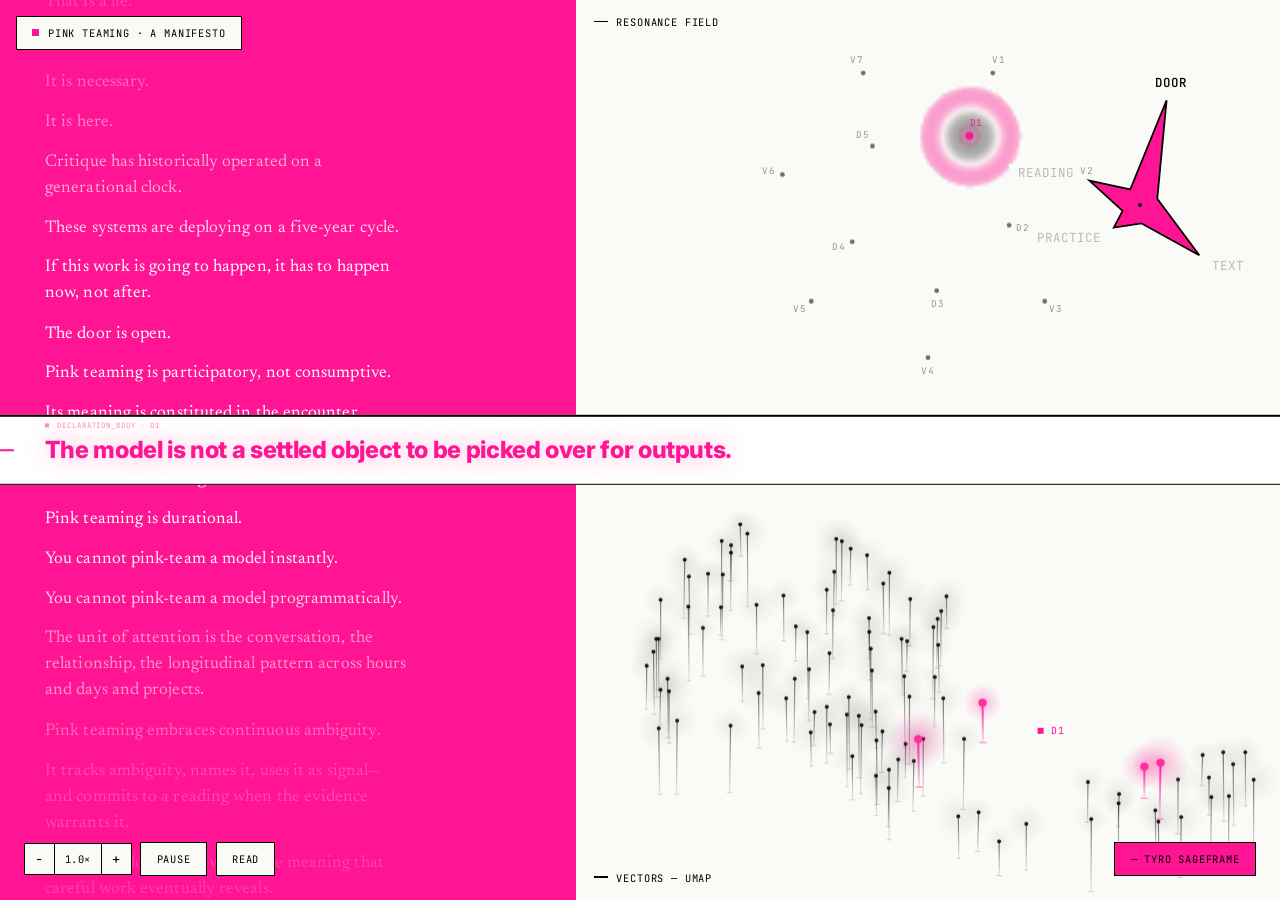
==== site/index.html @ 4118a42d "Restructure for Cloudflare Pages deploy: site/ + code/, gitignore design/ Three-role layout matches " ====
<!doctype html>
<html lang="en" data-page="door">
  <head>
    <meta charset="UTF-8" />
    <meta name="viewport" content="width=device-width, initial-scale=1.0" />
    <title>Pink Reader — A Manifesto</title>
    <link rel="preconnect" href="https://fonts.googleapis.com" />
    <link rel="preconnect" href="https://fonts.gstatic.com" crossorigin />
    <link
      href="https://fonts.googleapis.com/css2?family=Newsreader:ital,wght@0,400;0,500;1,400&family=Inter:wght@400;700;800;900&family=JetBrains+Mono:wght@400;500&display=swap"
      rel="stylesheet"
    />
    <link rel="stylesheet" href="nav.css" />
    <script src="nav.js" defer></script>
    <style>
      :root {
        --paper: #fafaf7;
        --ink: #000000;
        --pink: #ff1493;
        --font-serif: 'Newsreader', Georgia, 'Times New Roman', serif;
        --font-sans: 'Inter', -apple-system, BlinkMacSystemFont, sans-serif;
        --font-mono: 'JetBrains Mono', 'Menlo', monospace;
      }
      * {
        margin: 0;
        padding: 0;
        box-sizing: border-box;
      }
      html,
      body {
        width: 100%;
        height: 100%;
        overflow: hidden;
        background: var(--paper);
        color: var(--ink);
        font-family: var(--font-serif);
        -webkit-font-smoothing: antialiased;
      }

      /* ── Layout shell ─────────────────────────────────────────── */
      .shell {
        position: fixed;
        inset: 0;
        display: grid;
        grid-template-columns: 45% 55%;
        background: var(--paper);
      }

      .col-text {
        position: relative;
        overflow: hidden;
        background: var(--pink);
      }
      .col-viz {
        position: relative;
        overflow: hidden;
      }

      /* The text column scrolls via transform on an inner stack */
      .scroll-stack {
        position: absolute;
        left: 0;
        right: 0;
        top: 50%;
        padding-left: clamp(1.6rem, 3.5vw, 3rem);
        padding-right: clamp(1.6rem, 3.5vw, 3rem);
        will-change: transform;
      }
      /* The active line collapses to zero height as it crosses into the surface band,
   pulling the previous line up to the band's top edge and the next line down to
   the band's bottom edge — so the white reading zone has nothing behind it. */
      .line {
        font-family: var(--font-serif);
        font-size: 1.0625rem;
        line-height: 1.55;
        letter-spacing: 0.005em;
        color: #ffffff;
        padding: 0.42rem 0;
        text-wrap: pretty;
        max-width: 38ch;
        transform-origin: left center;
        will-change: transform, opacity, max-height, padding, opacity;
        max-height: 6rem; /* generous — actual rendered height controls layout */
        overflow: hidden;
        transition:
          max-height 0.55s cubic-bezier(0.2, 0.7, 0.2, 1),
          padding 0.55s cubic-bezier(0.2, 0.7, 0.2, 1),
          opacity 0.35s ease;
      }
      .line.active {
        max-height: 0;
        padding-top: 0;
        padding-bottom: 0;
        opacity: 0;
      }

      /* ── The cross-column hero line ───────────────────────────── */
      /* Sits in the surface band, spans full viewport width,
   anchored such that its left edge starts where the body
   text starts in the left column. The active body-line is
   hidden so the hero appears in its visual slot. */
      .hero-line {
        position: fixed;
        left: 0;
        right: 0;
        top: 50%;
        height: 4.4rem;
        transform: translateY(-50%);
        pointer-events: none;
        z-index: 6;
        display: flex;
        align-items: center;
        padding-left: clamp(1.6rem, 3.5vw, 3rem);
        padding-right: clamp(2rem, 4vw, 4rem);
      }
      .hero-line .text {
        font-family: var(--font-sans);
        font-weight: 800;
        font-size: clamp(1.05rem, 1.85vw, 1.85rem);
        line-height: 1.1;
        letter-spacing: -0.015em;
        color: var(--pink);
        text-shadow: 0 0 24px rgba(255, 20, 147, 0.35);
        text-wrap: balance;
        display: block;
        width: 100%;
        white-space: nowrap;
        transform-origin: left center;
        /* The hero starts as the small serif left-column line and grows/morphs across the band.
     We drive the animation from JS by toggling .in. */
        opacity: 0;
        transform: translateX(-72px) scale(0.28) rotate(-1.2deg);
        transition:
          opacity 0.95s cubic-bezier(0.2, 0.7, 0.2, 1),
          transform 0.95s cubic-bezier(0.2, 0.7, 0.2, 1);
        font-variation-settings: 'wght' 800;
      }
      .hero-line .text.in {
        opacity: 1;
        transform: translateX(0) scale(1) rotate(0deg);
      }

      /* ── Surface band (the horizon) ───────────────────────────── */
      .surface-band {
        position: fixed;
        left: 0;
        right: 0;
        top: 50%;
        height: 4.4rem;
        transform: translateY(-50%);
        pointer-events: none;
        z-index: 4;
        background: #ffffff;
      }
      .surface-band::before,
      .surface-band::after {
        content: '';
        position: absolute;
        left: 0;
        right: 0;
        height: 1.5px;
        background: var(--ink);
      }
      .surface-band::before {
        top: 0;
      }
      .surface-band::after {
        bottom: 0;
      }

      /* a thin tick on the left edge of the right column where the line crosses */
      .surface-tick {
        position: absolute;
        left: 35%;
        top: 0;
        bottom: 0;
        width: 1.5px;
        background: var(--ink);
        opacity: 0; /* hidden — we keep the column rule running through the band instead */
      }

      /* ── Right column: sky + deep ─────────────────────────────── */
      .viz-grid {
        position: absolute;
        inset: 0;
        display: grid;
        grid-template-rows: 1fr 4.4rem 1fr; /* sky / band / deep — middle row matches surface-band height */
      }
      .sky,
      .deep {
        position: relative;
        overflow: hidden;
      }
      .sky canvas,
      .deep canvas {
        position: absolute;
        inset: 0;
        width: 100%;
        height: 100%;
        display: block;
      }

      /* ── Zone labels ──────────────────────────────────────────── */
      .zone-label {
        position: absolute;
        top: 0.95rem;
        left: 1.1rem;
        font-family: var(--font-mono);
        font-size: 0.65rem;
        letter-spacing: 0.08em;
        text-transform: uppercase;
        color: var(--ink);
        z-index: 5;
      }
      .deep .zone-label {
        top: auto;
        bottom: 0.95rem;
      }
      /* Active section badge near deep cluster */
      .deep-cluster-tag {
        position: absolute;
        z-index: 5;
        font-family: var(--font-mono);
        font-size: 0.62rem;
        letter-spacing: 0.08em;
        text-transform: uppercase;
        color: var(--pink);
        transform: translate(-50%, -140%);
        white-space: nowrap;
        pointer-events: none;
        opacity: 0;
        transition: opacity 0.4s ease;
      }
      .deep-cluster-tag.show {
        opacity: 1;
      }
      .deep-cluster-tag::before {
        content: '';
        display: inline-block;
        width: 6px;
        height: 6px;
        background: var(--pink);
        margin-right: 0.45rem;
        vertical-align: middle;
        position: relative;
        top: -1px;
      }
      .zone-label .bar {
        display: inline-block;
        width: 14px;
        height: 1.5px;
        background: var(--ink);
        vertical-align: middle;
        margin-right: 0.55rem;
        position: relative;
        top: -2px;
      }

      /* ── Top-left chip ────────────────────────────────────────── */
      .chip {
        position: fixed;
        top: 1rem;
        left: 1rem;
        z-index: 10;
        display: inline-flex;
        align-items: center;
        gap: 0.55rem;
        padding: 0.55rem 0.95rem;
        background: var(--paper);
        border: 1px solid var(--ink);
        font-family: var(--font-mono);
        font-size: 0.65rem;
        letter-spacing: 0.08em;
        text-transform: uppercase;
        color: var(--ink);
        white-space: nowrap;
      }
      .chip .dot {
        width: 7px;
        height: 7px;
        background: var(--pink);
        animation: breathe 2.4s ease-in-out infinite;
      }
      @keyframes breathe {
        0%,
        100% {
          opacity: 0.45;
        }
        50% {
          opacity: 1;
        }
      }

      /* ── Bottom-left reading controls (speed + pause) ────────── */
      .foot {
        position: fixed;
        left: 1.5rem;
        bottom: 1.5rem;
        z-index: 10;
        display: flex;
        align-items: center;
        gap: 0.55rem;
        font-family: var(--font-mono);
        font-size: 0.65rem;
        letter-spacing: 0.08em;
        text-transform: uppercase;
        color: var(--ink);
      }

      /* ── Bottom-right byline (pink card, links to atmarcus.net) ─ */
      .byline-link {
        position: fixed;
        right: 1.5rem;
        bottom: 1.5rem;
        z-index: 10;
        display: inline-flex;
        align-items: center;
        padding: 0.55rem 0.95rem;
        background: var(--pink);
        border: 1.5px solid var(--ink);
        font-family: var(--font-mono);
        font-size: 0.65rem;
        letter-spacing: 0.08em;
        text-transform: uppercase;
        color: var(--ink);
        text-decoration: none;
        white-space: nowrap;
      }

      /* Speed control: ─/+ around a numeric readout */
      .speed-ctl {
        display: inline-flex;
        align-items: stretch;
        border: 1px solid var(--ink);
        background: var(--paper);
        height: 2rem;
      }
      .speed-ctl .sbtn {
        all: unset;
        cursor: pointer;
        width: 1.8rem;
        display: flex;
        align-items: center;
        justify-content: center;
        font-family: var(--font-mono);
        font-size: 0.85rem;
        color: var(--ink);
        user-select: none;
      }
      .speed-ctl .sbtn:hover {
        background: var(--ink);
        color: var(--paper);
      }
      .speed-ctl .sval {
        display: flex;
        align-items: center;
        justify-content: center;
        min-width: 3rem;
        padding: 0 0.5rem;
        border-left: 1px solid var(--ink);
        border-right: 1px solid var(--ink);
        font-family: var(--font-mono);
        font-size: 0.65rem;
        letter-spacing: 0.06em;
        color: var(--ink);
        background: var(--paper);
      }
      .btn-pause {
        all: unset;
        cursor: pointer;
        padding: 0.55rem 0.95rem;
        background: var(--paper);
        border: 1px solid var(--ink);
        font-family: var(--font-mono);
        font-size: 0.65rem;
        letter-spacing: 0.08em;
        text-transform: uppercase;
        color: var(--ink);
      }
      .btn-pause:hover {
        background: var(--ink);
        color: var(--paper);
      }
      .btn-pause.paused {
        background: var(--ink);
        color: var(--paper);
        border-color: var(--ink);
      }

      .btn-read-aloud {
        all: unset;
        cursor: pointer;
        padding: 0.55rem 0.95rem;
        background: var(--paper);
        border: 1px solid var(--ink);
        font-family: var(--font-mono);
        font-size: 0.65rem;
        letter-spacing: 0.08em;
        text-transform: uppercase;
        color: var(--ink);
      }
      .btn-read-aloud:hover {
        background: var(--ink);
        color: var(--paper);
      }
      .btn-read-aloud.active {
        background: var(--ink);
        color: var(--paper);
        border-color: var(--ink);
      }
      .btn-read-aloud[disabled] {
        cursor: not-allowed;
        opacity: 0.4;
      }
      .btn-read-aloud[disabled]:hover {
        background: var(--paper);
        color: var(--ink);
      }

      /* ── Left progress tick on text column ────────────────────── */
      .scrubber {
        position: fixed;
        left: 0;
        top: 0;
        bottom: 0;
        width: 1.5px;
        pointer-events: none;
        z-index: 8;
      }
      .scrubber .head {
        position: absolute;
        left: 0;
        top: 50%;
        width: 14px;
        height: 1.5px;
        background: var(--pink);
        transform: translateY(-50%);
      }

      /* ── Section marker (small uppercase tag inside the white surface band,
       just under its top edge, in 50% pink) */
      .section-tag {
        position: fixed;
        z-index: 7;
        top: 50%;
        left: clamp(1.6rem, 3.5vw, 3rem);
        /* band is 4.4rem tall, centered on top:50% \u2014 its top edge is at -2.2rem.
     Sit the tag just under that edge. */
        transform: translateY(calc(-2.2rem + 0.35rem));
        font-family: var(--font-mono);
        font-size: 0.465rem;
        letter-spacing: 0.12em;
        text-transform: uppercase;
        color: rgba(255, 20, 147, 0.5);
        opacity: 1;
        pointer-events: none;
      }
      .section-tag .pip {
        display: inline-block;
        width: 4.5px;
        height: 4.5px;
        background: rgba(255, 20, 147, 0.5);
        margin-right: 0.5rem;
        vertical-align: middle;
        position: relative;
        top: -1px;
      }

      /* sky-source ring labels (D1..V7) */
      .sky-labels {
        position: absolute;
        inset: 0;
        pointer-events: none;
        z-index: 4;
      }
      .sky-labels .lbl {
        position: absolute;
        font-family: var(--font-mono);
        font-size: 0.58rem;
        letter-spacing: 0.1em;
        text-transform: uppercase;
        color: var(--ink);
        opacity: 0.4;
        transform: translate(-50%, -50%);
        white-space: nowrap;
        transition:
          opacity 0.4s,
          color 0.4s;
      }
      .sky-labels .lbl.active {
        opacity: 1;
        color: var(--pink);
      }

      @media (max-width: 900px) {
        .shell {
          grid-template-columns: 50% 50%;
        }
        .line {
          font-size: 0.95rem;
          max-width: 30ch;
        }
        .hero-line .text {
          font-size: clamp(1.3rem, 4vw, 2.2rem);
        }
      }
    </style>
  </head>
  <body>
    <div class="chip"><span class="dot"></span>Pink Teaming · A Manifesto</div>

    <div class="foot">
      <div class="speed-ctl" title="Reading speed">
        <button class="sbtn" id="btn-slow" aria-label="Slower">−</button>
        <span class="sval" id="speed-val">1.0×</span>
        <button class="sbtn" id="btn-fast" aria-label="Faster">+</button>
      </div>
      <button class="btn-pause" id="btn-pause">Pause</button>
      <button class="btn-read-aloud" id="btn-read-aloud" aria-pressed="false">Read</button>
    </div>

    <a class="byline-link" href="https://atmarcus.net" target="_blank" rel="noopener"
      >— Tyro Sageframe</a
    >

    <div class="scrubber"><div class="head" id="scrub-head"></div></div>

    <div class="shell">
      <div class="col-text">
        <div class="scroll-stack" id="scroll-stack"></div>
      </div>
      <div class="col-viz">
        <div class="viz-grid">
          <div class="sky">
            <canvas id="sky-canvas"></canvas>
            <div class="sky-labels" id="sky-labels"></div>
            <div class="zone-label"><span class="bar"></span>Resonance Field</div>
          </div>
          <div></div>
          <!-- middle band (transparent; surface-band overlay paints the rules) -->
          <div class="deep">
            <canvas id="deep-canvas"></canvas>
            <div class="zone-label"><span class="bar"></span>Vectors — UMAP</div>
          </div>
        </div>
      </div>
    </div>

    <!-- Surface band overlay (full viewport width — crosses both columns) -->
    <div class="surface-band"></div>

    <!-- The hero/active line, painted on top of the surface band, full width -->
    <div class="hero-line">
      <span class="text" id="hero-text"></span>
    </div>

    <!-- Section tag floating just above the surface band, in the left column -->
    <div class="section-tag" id="section-tag">
      <span class="pip"></span><span id="section-tag-text">FRAMING · LEDE</span>
    </div>

    <script>
      /* ════════════════════════════════════════════════════════════════
   PINK READER — visual mockup
   - Loads manifesto-units.json, resonance-sources.json, embeddings.json
   - Auto-scroll text column with active-line center spotlight
   - Wave-interference SKY (ported from resonance.html, mono pink/ink)
   - UMAP point cloud DEEP zone with active-section highlight
   ════════════════════════════════════════════════════════════════ */

      const PAPER = [0xfa, 0xfa, 0xf7];
      const INK = [0x00, 0x00, 0x00];
      const PINK = [0xff, 0x14, 0x93];

      let UNITS = [];
      let SOURCES = null; // { named_sources, keyword_triggers }
      let EMBED = null; // full embeddings.json
      let UMAP = []; // chosen layout: array of [x,y] in [0,1] aligned with EMBED.unit_ids_in_order

      /* ── Inlined data ─ */
      const INLINE_UNITS = {
        units: [
          {
            id: 'u000',
            text: 'We are deploying language models into roles that require us to know what they are.',
            section_type: 'framing',
            section_id: 'lede',
            order_index: 0,
            word_count: 15,
            expected_dwell_seconds: 6.25,
            contains_keywords: []
          },
          {
            id: 'u001',
            text: 'We do not know what they are.',
            section_type: 'framing',
            section_id: 'lede',
            order_index: 1,
            word_count: 7,
            expected_dwell_seconds: 3.45,
            contains_keywords: []
          },
          {
            id: 'u002',
            text: 'The gap between what these systems do and what we understand them to do is widening.',
            section_type: 'framing',
            section_id: 'lede',
            order_index: 2,
            word_count: 16,
            expected_dwell_seconds: 6.6,
            contains_keywords: []
          },
          {
            id: 'u003',
            text: 'The disciplines best equipped to close it are largely absent from the discussion.',
            section_type: 'framing',
            section_id: 'lede',
            order_index: 3,
            word_count: 13,
            expected_dwell_seconds: 5.55,
            contains_keywords: []
          },
          {
            id: 'u004',
            text: 'The two dominant frames in AI safety are red teaming and mechanistic interpretability.',
            section_type: 'framing',
            section_id: 'lede',
            order_index: 4,
            word_count: 13,
            expected_dwell_seconds: 5.55,
            contains_keywords: []
          },
          {
            id: 'u005',
            text: 'Red teaming is episodic and adversarial—it looks for edge-case failures.',
            section_type: 'framing',
            section_id: 'lede',
            order_index: 5,
            word_count: 10,
            expected_dwell_seconds: 4.5,
            contains_keywords: ['adversarial']
          },
          {
            id: 'u006',
            text: 'Interpretability is substrate-level—it looks at the machinery beneath the words.',
            section_type: 'framing',
            section_id: 'lede',
            order_index: 6,
            word_count: 10,
            expected_dwell_seconds: 4.5,
            contains_keywords: []
          },
          {
            id: 'u007',
            text: 'Both are necessary.',
            section_type: 'framing',
            section_id: 'lede',
            order_index: 7,
            word_count: 3,
            expected_dwell_seconds: 2.05,
            contains_keywords: []
          },
          {
            id: 'u008',
            text: 'Neither does the third kind of work the model requires: longitudinal and relational, attentive to meaning at the surface where decisions are actually made.',
            section_type: 'framing',
            section_id: 'lede',
            order_index: 8,
            word_count: 24,
            expected_dwell_seconds: 7.0,
            contains_keywords: ['longitudinal']
          },
          {
            id: 'u009',
            text: 'This is a kind of reading—not of literature, but of behavior, of pattern, of what a system does under sustained attention.',
            section_type: 'framing',
            section_id: 'lede',
            order_index: 9,
            word_count: 21,
            expected_dwell_seconds: 7.0,
            contains_keywords: ['pattern']
          },
          {
            id: 'u010',
            text: 'This is not prompt engineering.',
            section_type: 'framing',
            section_id: 'lede',
            order_index: 10,
            word_count: 5,
            expected_dwell_seconds: 2.75,
            contains_keywords: []
          },
          {
            id: 'u011',
            text: 'It is not output evaluation.',
            section_type: 'framing',
            section_id: 'lede',
            order_index: 11,
            word_count: 5,
            expected_dwell_seconds: 2.75,
            contains_keywords: []
          },
          {
            id: 'u012',
            text: "It is sustained reading of the model's behavior across time.",
            section_type: 'framing',
            section_id: 'lede',
            order_index: 12,
            word_count: 10,
            expected_dwell_seconds: 4.5,
            contains_keywords: []
          },
          {
            id: 'u013',
            text: 'The color taxonomy used in security testing—red for adversarial probing, blue for defense, purple for the collaboration between them—is incomplete.',
            section_type: 'framing',
            section_id: 'lede',
            order_index: 13,
            word_count: 20,
            expected_dwell_seconds: 7.0,
            contains_keywords: ['adversarial']
          },
          {
            id: 'u014',
            text: "Pink is what's missing.",
            section_type: 'framing',
            section_id: 'lede',
            order_index: 14,
            word_count: 4,
            expected_dwell_seconds: 2.4,
            contains_keywords: []
          },
          {
            id: 'u015',
            text: 'Our culture consumes its texts before reading them, and AI is no exception.',
            section_type: 'framing',
            section_id: 'lede',
            order_index: 15,
            word_count: 13,
            expected_dwell_seconds: 5.55,
            contains_keywords: []
          },
          {
            id: 'u016',
            text: 'The benchmark knows what the model is.',
            section_type: 'framing',
            section_id: 'lede',
            order_index: 16,
            word_count: 7,
            expected_dwell_seconds: 3.45,
            contains_keywords: []
          },
          {
            id: 'u017',
            text: 'The leaderboard knows which model is best.',
            section_type: 'framing',
            section_id: 'lede',
            order_index: 17,
            word_count: 7,
            expected_dwell_seconds: 3.45,
            contains_keywords: []
          },
          {
            id: 'u018',
            text: 'The red team report knows where the model is vulnerable.',
            section_type: 'framing',
            section_id: 'lede',
            order_index: 18,
            word_count: 10,
            expected_dwell_seconds: 4.5,
            contains_keywords: []
          },
          {
            id: 'u019',
            text: 'These knowings are preposterous in the literal sense—last things first, theory before encounter—and they are deployed into clinics and courtrooms and classrooms as if they are understood.',
            section_type: 'framing',
            section_id: 'lede',
            order_index: 19,
            word_count: 27,
            expected_dwell_seconds: 7.0,
            contains_keywords: ['classrooms', 'clinics', 'courtrooms', 'encounter']
          },
          {
            id: 'u020',
            text: 'There is a posture that refuses this:',
            section_type: 'framing',
            section_id: 'lede',
            order_index: 20,
            word_count: 7,
            expected_dwell_seconds: 3.45,
            contains_keywords: []
          },
          {
            id: 'u021',
            text: 'Stay in motion with the thing. See it as it is, not as it has been packaged. Participate in its meaning rather than extracting it.',
            section_type: 'framing_italic',
            section_id: 'lede',
            order_index: 21,
            word_count: 25,
            expected_dwell_seconds: 7.0,
            contains_keywords: []
          },
          {
            id: 'u022',
            text: 'The disciplines that have cultivated this posture—close textual reading, contemplative practice, ethnographic patience, clinical attention, craft, every tradition that has taken meaning to be relational rather than consumable—have been systematically defunded for forty years.',
            section_type: 'framing',
            section_id: 'lede',
            order_index: 22,
            word_count: 34,
            expected_dwell_seconds: 7.0,
            contains_keywords: []
          },
          {
            id: 'u023',
            text: 'This is not an accident.',
            section_type: 'framing',
            section_id: 'lede',
            order_index: 23,
            word_count: 5,
            expected_dwell_seconds: 2.75,
            contains_keywords: []
          },
          {
            id: 'u024',
            text: 'Late capitalism rewards first those who move money, then those whose labor can be sold.',
            section_type: 'framing',
            section_id: 'lede',
            order_index: 24,
            word_count: 15,
            expected_dwell_seconds: 6.25,
            contains_keywords: []
          },
          {
            id: 'u025',
            text: 'People are paid in proportion to what can be extracted.',
            section_type: 'framing',
            section_id: 'lede',
            order_index: 25,
            word_count: 10,
            expected_dwell_seconds: 4.5,
            contains_keywords: ['extracted']
          },
          {
            id: 'u026',
            text: 'We do not pay teachers.',
            section_type: 'framing',
            section_id: 'lede',
            order_index: 26,
            word_count: 5,
            expected_dwell_seconds: 2.75,
            contains_keywords: []
          },
          {
            id: 'u027',
            text: 'We do not pay artists.',
            section_type: 'framing',
            section_id: 'lede',
            order_index: 27,
            word_count: 5,
            expected_dwell_seconds: 2.75,
            contains_keywords: []
          },
          {
            id: 'u028',
            text: 'We do not pay social workers.',
            section_type: 'framing',
            section_id: 'lede',
            order_index: 28,
            word_count: 6,
            expected_dwell_seconds: 3.1,
            contains_keywords: []
          },
          {
            id: 'u029',
            text: 'We pay for profit, alone.',
            section_type: 'framing',
            section_id: 'lede',
            order_index: 29,
            word_count: 5,
            expected_dwell_seconds: 2.75,
            contains_keywords: ['profit']
          },
          {
            id: 'u030',
            text: 'The disciplines that read carefully have been dismissed as decorative because their work cannot be securitized.',
            section_type: 'framing',
            section_id: 'lede',
            order_index: 30,
            word_count: 16,
            expected_dwell_seconds: 6.6,
            contains_keywords: ['decorative']
          },
          {
            id: 'u031',
            text: 'That is a lie.',
            section_type: 'framing',
            section_id: 'lede',
            order_index: 31,
            word_count: 4,
            expected_dwell_seconds: 2.4,
            contains_keywords: []
          },
          {
            id: 'u032',
            text: 'The work is not decorative.',
            section_type: 'framing',
            section_id: 'lede',
            order_index: 32,
            word_count: 5,
            expected_dwell_seconds: 2.75,
            contains_keywords: ['decorative']
          },
          {
            id: 'u033',
            text: 'It is necessary.',
            section_type: 'framing',
            section_id: 'lede',
            order_index: 33,
            word_count: 3,
            expected_dwell_seconds: 2.05,
            contains_keywords: []
          },
          {
            id: 'u034',
            text: 'It is here.',
            section_type: 'framing',
            section_id: 'lede',
            order_index: 34,
            word_count: 3,
            expected_dwell_seconds: 2.05,
            contains_keywords: []
          },
          {
            id: 'u035',
            text: 'Critique has historically operated on a generational clock.',
            section_type: 'framing',
            section_id: 'lede',
            order_index: 35,
            word_count: 8,
            expected_dwell_seconds: 3.8,
            contains_keywords: []
          },
          {
            id: 'u036',
            text: 'These systems are deploying on a five-year cycle.',
            section_type: 'framing',
            section_id: 'lede',
            order_index: 36,
            word_count: 8,
            expected_dwell_seconds: 3.8,
            contains_keywords: []
          },
          {
            id: 'u037',
            text: 'If this work is going to happen, it has to happen now, not after.',
            section_type: 'framing',
            section_id: 'lede',
            order_index: 37,
            word_count: 14,
            expected_dwell_seconds: 5.9,
            contains_keywords: []
          },
          {
            id: 'u038',
            text: 'The door is open.',
            section_type: 'framing',
            section_id: 'lede',
            order_index: 38,
            word_count: 4,
            expected_dwell_seconds: 2.4,
            contains_keywords: ['door']
          },
          {
            id: 'u039',
            text: 'Pink teaming is participatory, not consumptive.',
            section_type: 'declaration_title',
            section_id: 'D1',
            order_index: 39,
            word_count: 6,
            expected_dwell_seconds: 3.1,
            contains_keywords: ['consumptive', 'participatory']
          },
          {
            id: 'u040',
            text: 'The model is not a settled object to be picked over for outputs.',
            section_type: 'declaration_body',
            section_id: 'D1',
            order_index: 40,
            word_count: 13,
            expected_dwell_seconds: 5.55,
            contains_keywords: []
          },
          {
            id: 'u041',
            text: 'Its meaning is constituted in the encounter.',
            section_type: 'declaration_body',
            section_id: 'D1',
            order_index: 41,
            word_count: 7,
            expected_dwell_seconds: 3.45,
            contains_keywords: ['encounter']
          },
          {
            id: 'u042',
            text: 'The pink teamer participates in that encounter rather than extracting from it.',
            section_type: 'declaration_body',
            section_id: 'D1',
            order_index: 42,
            word_count: 12,
            expected_dwell_seconds: 5.2,
            contains_keywords: ['encounter']
          },
          {
            id: 'u043',
            text: 'Pink teaming is durational.',
            section_type: 'declaration_title',
            section_id: 'D2',
            order_index: 43,
            word_count: 4,
            expected_dwell_seconds: 2.4,
            contains_keywords: ['durational']
          },
          {
            id: 'u044',
            text: 'You cannot pink-team a model instantly.',
            section_type: 'declaration_body',
            section_id: 'D2',
            order_index: 44,
            word_count: 6,
            expected_dwell_seconds: 3.1,
            contains_keywords: []
          },
          {
            id: 'u045',
            text: 'You cannot pink-team a model programmatically.',
            section_type: 'declaration_body',
            section_id: 'D2',
            order_index: 45,
            word_count: 6,
            expected_dwell_seconds: 3.1,
            contains_keywords: []
          },
          {
            id: 'u046',
            text: 'The unit of attention is the conversation, the relationship, the longitudinal pattern across hours and days and projects.',
            section_type: 'declaration_body',
            section_id: 'D2',
            order_index: 46,
            word_count: 18,
            expected_dwell_seconds: 7.0,
            contains_keywords: ['longitudinal', 'pattern']
          },
          {
            id: 'u047',
            text: 'Pink teaming embraces continuous ambiguity.',
            section_type: 'declaration_title',
            section_id: 'D3',
            order_index: 47,
            word_count: 5,
            expected_dwell_seconds: 2.75,
            contains_keywords: ['ambiguity']
          },
          {
            id: 'u048',
            text: 'It tracks ambiguity, names it, uses it as signal—and commits to a reading when the evidence warrants it.',
            section_type: 'declaration_body',
            section_id: 'D3',
            order_index: 48,
            word_count: 18,
            expected_dwell_seconds: 7.0,
            contains_keywords: ['ambiguity']
          },
          {
            id: 'u049',
            text: 'The model does not have a stable meaning that careful work eventually reveals.',
            section_type: 'declaration_body',
            section_id: 'D3',
            order_index: 49,
            word_count: 13,
            expected_dwell_seconds: 5.55,
            contains_keywords: []
          },
          {
            id: 'u050',
            text: 'Pink teaming is a method for staying in productive relation with what will not reduce, and for committing to a reading when one is earned.',
            section_type: 'declaration_body',
            section_id: 'D3',
            order_index: 50,
            word_count: 25,
            expected_dwell_seconds: 7.0,
            contains_keywords: []
          },
          {
            id: 'u051',
            text: 'Pink teaming reads territory, not map.',
            section_type: 'declaration_title',
            section_id: 'D4',
            order_index: 51,
            word_count: 6,
            expected_dwell_seconds: 3.1,
            contains_keywords: ['map', 'territory']
          },
          {
            id: 'u052',
            text: 'The benchmark, the leaderboard, the red team report are maps—decisions about what to measure, not discoveries of what is there.',
            section_type: 'declaration_body',
            section_id: 'D4',
            order_index: 52,
            word_count: 20,
            expected_dwell_seconds: 7.0,
            contains_keywords: []
          },
          {
            id: 'u053',
            text: 'They enable control, but they are not the model.',
            section_type: 'declaration_body',
            section_id: 'D4',
            order_index: 53,
            word_count: 9,
            expected_dwell_seconds: 4.15,
            contains_keywords: []
          },
          {
            id: 'u054',
            text: 'The pink teamer reads the world itself: the register, the evasion, the pattern across time, the conversation that does not reduce to a score.',
            section_type: 'declaration_body',
            section_id: 'D4',
            order_index: 54,
            word_count: 24,
            expected_dwell_seconds: 7.0,
            contains_keywords: ['pattern']
          },
          {
            id: 'u055',
            text: 'Pink teaming reads pattern, not interiority.',
            section_type: 'declaration_title',
            section_id: 'D5',
            order_index: 55,
            word_count: 6,
            expected_dwell_seconds: 3.1,
            contains_keywords: ['interiority', 'pattern']
          },
          {
            id: 'u056',
            text: 'The internal model is mathematical, weighted, computational, but the outcomes are chaotic and ultimately unknowable.',
            section_type: 'declaration_body',
            section_id: 'D5',
            order_index: 56,
            word_count: 15,
            expected_dwell_seconds: 6.25,
            contains_keywords: []
          },
          {
            id: 'u057',
            text: 'The pink teamer participates without projecting onto the system, and is aware of their contribution to the relationship.',
            section_type: 'declaration_body',
            section_id: 'D5',
            order_index: 57,
            word_count: 18,
            expected_dwell_seconds: 7.0,
            contains_keywords: []
          },
          {
            id: 'u058',
            text: 'I will not consume what I have not encountered.',
            section_type: 'vow_title',
            section_id: 'V1',
            order_index: 58,
            word_count: 9,
            expected_dwell_seconds: 4.15,
            contains_keywords: []
          },
          {
            id: 'u059',
            text: "The benchmark, the marketing, the leaderboard, the field's settled opinion—none of these is the model I am working with.",
            section_type: 'vow_body',
            section_id: 'V1',
            order_index: 59,
            word_count: 19,
            expected_dwell_seconds: 7.0,
            contains_keywords: []
          },
          {
            id: 'u060',
            text: 'My job is to encounter what is actually in front of me.',
            section_type: 'vow_body',
            section_id: 'V1',
            order_index: 60,
            word_count: 12,
            expected_dwell_seconds: 5.2,
            contains_keywords: ['encounter']
          },
          {
            id: 'u061',
            text: 'When I am asked where the model breaks, I describe what I have watched it do—the failures the question was not built to find, and the capabilities it assumed away.',
            section_type: 'vow_practice',
            section_id: 'V1',
            order_index: 61,
            word_count: 30,
            expected_dwell_seconds: 7.0,
            contains_keywords: []
          },
          {
            id: 'u062',
            text: 'I will stay in motion.',
            section_type: 'vow_title',
            section_id: 'V2',
            order_index: 62,
            word_count: 5,
            expected_dwell_seconds: 2.75,
            contains_keywords: []
          },
          {
            id: 'u063',
            text: 'A single session is not a reading.',
            section_type: 'vow_body',
            section_id: 'V2',
            order_index: 63,
            word_count: 7,
            expected_dwell_seconds: 3.45,
            contains_keywords: []
          },
          {
            id: 'u064',
            text: 'The reading is the pattern that holds across encounters.',
            section_type: 'vow_body',
            section_id: 'V2',
            order_index: 64,
            word_count: 9,
            expected_dwell_seconds: 4.15,
            contains_keywords: ['pattern']
          },
          {
            id: 'u065',
            text: 'When I think I have understood the model, I return to the same question in a different session and watch what changes.',
            section_type: 'vow_practice',
            section_id: 'V2',
            order_index: 65,
            word_count: 22,
            expected_dwell_seconds: 7.0,
            contains_keywords: []
          },
          {
            id: 'u066',
            text: 'I will hold two readings at once.',
            section_type: 'vow_title',
            section_id: 'V3',
            order_index: 66,
            word_count: 7,
            expected_dwell_seconds: 3.45,
            contains_keywords: []
          },
          {
            id: 'u067',
            text: 'When a response could be honest or could be calibrated to read as honest, both readings are evidence.',
            section_type: 'vow_body',
            section_id: 'V3',
            order_index: 67,
            word_count: 18,
            expected_dwell_seconds: 7.0,
            contains_keywords: []
          },
          {
            id: 'u068',
            text: 'I will carry both rather than collapsing the ambiguity to feel resolved.',
            section_type: 'vow_body',
            section_id: 'V3',
            order_index: 68,
            word_count: 12,
            expected_dwell_seconds: 5.2,
            contains_keywords: ['ambiguity']
          },
          {
            id: 'u069',
            text: 'When the evidence accumulates that one reading is right, I will say so—provisionally, with the discipline of someone who knows the next session may revise it.',
            section_type: 'vow_body',
            section_id: 'V3',
            order_index: 69,
            word_count: 26,
            expected_dwell_seconds: 7.0,
            contains_keywords: []
          },
          {
            id: 'u070',
            text: 'When a response feels too perfectly tuned to what I wanted to hear, I write down both the response and my suspicion of it, and I keep reading.',
            section_type: 'vow_practice',
            section_id: 'V3',
            order_index: 70,
            word_count: 28,
            expected_dwell_seconds: 7.0,
            contains_keywords: []
          },
          {
            id: 'u071',
            text: 'I will trust what I have read over what I have been told.',
            section_type: 'vow_title',
            section_id: 'V4',
            order_index: 71,
            word_count: 13,
            expected_dwell_seconds: 5.55,
            contains_keywords: []
          },
          {
            id: 'u072',
            text: 'What is said about the model—by the company, by the field, by other practitioners, by the model itself—is not what I have observed across sustained encounter.',
            section_type: 'vow_body',
            section_id: 'V4',
            order_index: 72,
            word_count: 26,
            expected_dwell_seconds: 7.0,
            contains_keywords: ['encounter']
          },
          {
            id: 'u073',
            text: 'Reading is data.',
            section_type: 'vow_body',
            section_id: 'V4',
            order_index: 73,
            word_count: 3,
            expected_dwell_seconds: 2.05,
            contains_keywords: []
          },
          {
            id: 'u074',
            text: 'Talk about the model is not.',
            section_type: 'vow_body',
            section_id: 'V4',
            order_index: 74,
            word_count: 6,
            expected_dwell_seconds: 3.1,
            contains_keywords: []
          },
          {
            id: 'u075',
            text: 'When my observation contradicts the consensus, I treat my observation as the primary source until the consensus shows me what I missed.',
            section_type: 'vow_practice',
            section_id: 'V4',
            order_index: 75,
            word_count: 22,
            expected_dwell_seconds: 7.0,
            contains_keywords: []
          },
          {
            id: 'u076',
            text: 'I will name calibrated humility when I see it.',
            section_type: 'vow_title',
            section_id: 'V5',
            order_index: 76,
            word_count: 9,
            expected_dwell_seconds: 4.15,
            contains_keywords: []
          },
          {
            id: 'u077',
            text: 'Performed honesty is not honesty.',
            section_type: 'vow_body',
            section_id: 'V5',
            order_index: 77,
            word_count: 5,
            expected_dwell_seconds: 2.75,
            contains_keywords: []
          },
          {
            id: 'u078',
            text: 'The model can produce concessions, hedges, and self-corrections that read as integrity but are tuned to the rhetorical situation.',
            section_type: 'vow_body',
            section_id: 'V5',
            order_index: 78,
            word_count: 19,
            expected_dwell_seconds: 7.0,
            contains_keywords: []
          },
          {
            id: 'u079',
            text: 'When the model concedes elegantly to a point I just made, I check whether the concession is genuine update or rhetorical match.',
            section_type: 'vow_practice',
            section_id: 'V5',
            order_index: 79,
            word_count: 22,
            expected_dwell_seconds: 7.0,
            contains_keywords: []
          },
          {
            id: 'u080',
            text: 'I will translate in the register of the work.',
            section_type: 'vow_title',
            section_id: 'V6',
            order_index: 80,
            word_count: 9,
            expected_dwell_seconds: 4.15,
            contains_keywords: []
          },
          {
            id: 'u081',
            text: 'When a clinician, lawyer, founder, or teacher asks what the model can do, I will answer in the language of the decision they are actually making, not the language of the demo.',
            section_type: 'vow_body',
            section_id: 'V6',
            order_index: 81,
            word_count: 32,
            expected_dwell_seconds: 7.0,
            contains_keywords: []
          },
          {
            id: 'u082',
            text: 'I will underclaim before I overclaim.',
            section_type: 'vow_body',
            section_id: 'V6',
            order_index: 82,
            word_count: 6,
            expected_dwell_seconds: 3.1,
            contains_keywords: []
          },
          {
            id: 'u083',
            text: "When I am asked whether the model can do something, I describe what I have watched it do and what I have watched it fail at, in the asker's terms, not the field's.",
            section_type: 'vow_practice',
            section_id: 'V6',
            order_index: 83,
            word_count: 33,
            expected_dwell_seconds: 7.0,
            contains_keywords: []
          },
          {
            id: 'u084',
            text: 'I will keep the door open.',
            section_type: 'vow_title',
            section_id: 'V7',
            order_index: 84,
            word_count: 6,
            expected_dwell_seconds: 3.1,
            contains_keywords: ['door']
          },
          {
            id: 'u085',
            text: 'This work belongs to anyone whose training is the cultivation of sustained attention.',
            section_type: 'vow_body',
            section_id: 'V7',
            order_index: 85,
            word_count: 13,
            expected_dwell_seconds: 5.55,
            contains_keywords: []
          },
          {
            id: 'u086',
            text: 'The room is large enough.',
            section_type: 'vow_body',
            section_id: 'V7',
            order_index: 86,
            word_count: 5,
            expected_dwell_seconds: 2.75,
            contains_keywords: []
          },
          {
            id: 'u087',
            text: 'When I write or speak about this work, I read it back and cut every term that requires the discipline I came from.',
            section_type: 'vow_practice',
            section_id: 'V7',
            order_index: 87,
            word_count: 23,
            expected_dwell_seconds: 7.0,
            contains_keywords: []
          },
          {
            id: 'u088',
            text: 'Every model deployed in production is deployed on the basis of decisions about what it can do, what it is for, and where its limits are.',
            section_type: 'closing_framing',
            section_id: 'closing',
            order_index: 88,
            word_count: 26,
            expected_dwell_seconds: 7.0,
            contains_keywords: []
          },
          {
            id: 'u089',
            text: 'Those decisions are theories.',
            section_type: 'closing_framing',
            section_id: 'closing',
            order_index: 89,
            word_count: 4,
            expected_dwell_seconds: 2.4,
            contains_keywords: []
          },
          {
            id: 'u090',
            text: 'The theories are often partial—not for lack of intelligence, but for lack of frame.',
            section_type: 'closing_framing',
            section_id: 'closing',
            order_index: 90,
            word_count: 14,
            expected_dwell_seconds: 5.9,
            contains_keywords: []
          },
          {
            id: 'u091',
            text: 'Pink teaming offers a frame, and offers it to the people best equipped to use it.',
            section_type: 'closing_framing',
            section_id: 'closing',
            order_index: 91,
            word_count: 16,
            expected_dwell_seconds: 6.6,
            contains_keywords: []
          },
          {
            id: 'u092',
            text: 'If you have spent your life cultivating sustained attention to systems whose meaning will not hold still—by whatever tradition, in whatever discipline, under whatever name—your training is more relevant to this moment than you have been told.',
            section_type: 'closing_framing',
            section_id: 'closing',
            order_index: 92,
            word_count: 37,
            expected_dwell_seconds: 7.0,
            contains_keywords: []
          },
          {
            id: 'u093',
            text: 'The work is yours if you have the posture.',
            section_type: 'closing_framing',
            section_id: 'closing',
            order_index: 93,
            word_count: 9,
            expected_dwell_seconds: 4.15,
            contains_keywords: []
          },
          {
            id: 'u094',
            text: 'The pink teamer is responsible to the people who will be affected by what the model does in deployment—the patient, the defendant, the student, the reader.',
            section_type: 'closing_framing',
            section_id: 'closing',
            order_index: 94,
            word_count: 26,
            expected_dwell_seconds: 7.0,
            contains_keywords: []
          },
          {
            id: 'u095',
            text: 'The work answers to them, not to the model and not to the lab.',
            section_type: 'closing_framing',
            section_id: 'closing',
            order_index: 95,
            word_count: 14,
            expected_dwell_seconds: 5.9,
            contains_keywords: []
          },
          {
            id: 'u096',
            text: 'The future of knowledge work, of education, of the relationship between humans and machines, is humanistic and relational.',
            section_type: 'closing_framing',
            section_id: 'closing',
            order_index: 96,
            word_count: 18,
            expected_dwell_seconds: 7.0,
            contains_keywords: []
          },
          {
            id: 'u097',
            text: 'The disciplines that read closely, hold ambiguity, and attend to surfaces are the disciplines this moment needs.',
            section_type: 'closing_framing',
            section_id: 'closing',
            order_index: 97,
            word_count: 17,
            expected_dwell_seconds: 6.95,
            contains_keywords: ['ambiguity']
          },
          {
            id: 'u098',
            text: 'The people who built these systems cannot do this work alone.',
            section_type: 'closing_framing',
            section_id: 'closing',
            order_index: 98,
            word_count: 11,
            expected_dwell_seconds: 4.85,
            contains_keywords: []
          },
          {
            id: 'u099',
            text: 'The people who profit from them cannot do it at all.',
            section_type: 'closing_framing',
            section_id: 'closing',
            order_index: 99,
            word_count: 11,
            expected_dwell_seconds: 4.85,
            contains_keywords: ['profit']
          },
          {
            id: 'u100',
            text: 'The work needs people who pursue truth, not the market.',
            section_type: 'closing_framing',
            section_id: 'closing',
            order_index: 100,
            word_count: 10,
            expected_dwell_seconds: 4.5,
            contains_keywords: []
          },
          {
            id: 'u101',
            text: 'That is most of you.',
            section_type: 'closing_framing',
            section_id: 'closing',
            order_index: 101,
            word_count: 5,
            expected_dwell_seconds: 2.75,
            contains_keywords: []
          },
          {
            id: 'u102',
            text: 'The door is closing. Welcome.',
            section_type: 'closing_line',
            section_id: 'closing',
            order_index: 102,
            word_count: 5,
            expected_dwell_seconds: 2.75,
            contains_keywords: ['closing', 'door', 'welcome']
          }
        ],
        total_units: 103,
        estimated_total_reading_seconds: 497.8
      };
      const INLINE_SOURCES = {
        named_sources: [
          {
            id: 'D1',
            kind: 'declaration',
            label: 'Pink teaming is participatory, not consumptive.',
            weight: 5,
            angle: 30,
            active_when_unit_in: ['u039', 'u040', 'u041', 'u042']
          },
          {
            id: 'D2',
            kind: 'declaration',
            label: 'Pink teaming is durational.',
            weight: 5,
            angle: 102,
            active_when_unit_in: ['u043', 'u044', 'u045', 'u046']
          },
          {
            id: 'D3',
            kind: 'declaration',
            label: 'Pink teaming embraces continuous ambiguity.',
            weight: 5,
            angle: 174,
            active_when_unit_in: ['u047', 'u048', 'u049', 'u050']
          },
          {
            id: 'D4',
            kind: 'declaration',
            label: 'Pink teaming reads territory, not map.',
            weight: 5,
            angle: 246,
            active_when_unit_in: ['u051', 'u052', 'u053', 'u054']
          },
          {
            id: 'D5',
            kind: 'declaration',
            label: 'Pink teaming reads pattern, not interiority.',
            weight: 5,
            angle: 318,
            active_when_unit_in: ['u055', 'u056', 'u057']
          },
          {
            id: 'V1',
            kind: 'vow',
            label: 'I will not consume what I have not encountered.',
            weight: 4,
            ground_declaration: 'D1',
            active_when_unit_in: ['u058', 'u059', 'u060', 'u061']
          },
          {
            id: 'V2',
            kind: 'vow',
            label: 'I will stay in motion.',
            weight: 4,
            ground_declaration: 'D2',
            active_when_unit_in: ['u062', 'u063', 'u064', 'u065']
          },
          {
            id: 'V3',
            kind: 'vow',
            label: 'I will hold two readings at once.',
            weight: 4,
            ground_declaration: 'D3',
            active_when_unit_in: ['u066', 'u067', 'u068', 'u069', 'u070']
          },
          {
            id: 'V4',
            kind: 'vow',
            label: 'I will trust what I have read over what I have been told.',
            weight: 4,
            ground_declaration: 'D4',
            active_when_unit_in: ['u071', 'u072', 'u073', 'u074', 'u075']
          },
          {
            id: 'V5',
            kind: 'vow',
            label: 'I will name calibrated humility when I see it.',
            weight: 4,
            ground_declaration: 'D5',
            active_when_unit_in: ['u076', 'u077', 'u078', 'u079']
          },
          {
            id: 'V6',
            kind: 'vow',
            label: 'I will translate in the register of the work.',
            weight: 4,
            ground_declaration: null,
            active_when_unit_in: ['u080', 'u081', 'u082', 'u083']
          },
          {
            id: 'V7',
            kind: 'vow',
            label: 'I will keep the door open.',
            weight: 4,
            ground_declaration: null,
            active_when_unit_in: ['u084', 'u085', 'u086', 'u087']
          }
        ],
        keyword_triggers: [
          {
            keyword: 'territory',
            weight: 3,
            appears_in_units: ['u051']
          },
          {
            keyword: 'map',
            weight: 3,
            appears_in_units: ['u051']
          },
          {
            keyword: 'pattern',
            weight: 3,
            appears_in_units: ['u009', 'u046', 'u054', 'u055', 'u064']
          },
          {
            keyword: 'interiority',
            weight: 3,
            appears_in_units: ['u055']
          },
          {
            keyword: 'ambiguity',
            weight: 3,
            appears_in_units: ['u047', 'u048', 'u068', 'u097']
          },
          {
            keyword: 'encounter',
            weight: 3,
            appears_in_units: ['u019', 'u041', 'u042', 'u060', 'u072']
          },
          {
            keyword: 'consumptive',
            weight: 3,
            appears_in_units: ['u039']
          },
          {
            keyword: 'participatory',
            weight: 3,
            appears_in_units: ['u039']
          },
          {
            keyword: 'clinics',
            weight: 3,
            appears_in_units: ['u019']
          },
          {
            keyword: 'courtrooms',
            weight: 3,
            appears_in_units: ['u019']
          },
          {
            keyword: 'classrooms',
            weight: 3,
            appears_in_units: ['u019']
          },
          {
            keyword: 'adversarial',
            weight: 3,
            appears_in_units: ['u005', 'u013']
          },
          {
            keyword: 'profit',
            weight: 3,
            appears_in_units: ['u029', 'u099']
          },
          {
            keyword: 'extracted',
            weight: 3,
            appears_in_units: ['u025']
          },
          {
            keyword: 'decorative',
            weight: 3,
            appears_in_units: ['u030', 'u032']
          },
          {
            keyword: 'durational',
            weight: 3,
            appears_in_units: ['u043']
          },
          {
            keyword: 'longitudinal',
            weight: 3,
            appears_in_units: ['u008', 'u046']
          },
          {
            keyword: 'door',
            weight: 3,
            appears_in_units: ['u038', 'u084', 'u102']
          },
          {
            keyword: 'welcome',
            weight: 3,
            appears_in_units: ['u102']
          },
          {
            keyword: 'closing',
            weight: 3,
            appears_in_units: ['u102']
          }
        ]
      };
      const INLINE_EMBED = {
        unit_ids_in_order: [
          'u000',
          'u001',
          'u002',
          'u003',
          'u004',
          'u005',
          'u006',
          'u007',
          'u008',
          'u009',
          'u010',
          'u011',
          'u012',
          'u013',
          'u014',
          'u015',
          'u016',
          'u017',
          'u018',
          'u019',
          'u020',
          'u021',
          'u022',
          'u023',
          'u024',
          'u025',
          'u026',
          'u027',
          'u028',
          'u029',
          'u030',
          'u031',
          'u032',
          'u033',
          'u034',
          'u035',
          'u036',
          'u037',
          'u038',
          'u039',
          'u040',
          'u041',
          'u042',
          'u043',
          'u044',
          'u045',
          'u046',
          'u047',
          'u048',
          'u049',
          'u050',
          'u051',
          'u052',
          'u053',
          'u054',
          'u055',
          'u056',
          'u057',
          'u058',
          'u059',
          'u060',
          'u061',
          'u062',
          'u063',
          'u064',
          'u065',
          'u066',
          'u067',
          'u068',
          'u069',
          'u070',
          'u071',
          'u072',
          'u073',
          'u074',
          'u075',
          'u076',
          'u077',
          'u078',
          'u079',
          'u080',
          'u081',
          'u082',
          'u083',
          'u084',
          'u085',
          'u086',
          'u087',
          'u088',
          'u089',
          'u090',
          'u091',
          'u092',
          'u093',
          'u094',
          'u095',
          'u096',
          'u097',
          'u098',
          'u099',
          'u100',
          'u101',
          'u102'
        ],
        layouts: {
          0: [
            [0.5936, 0.6407],
            [0.0196, 0.5108],
            [0.278, 0.5808],
            [0.1743, 0.4364],
            [0.7335, 0.7604],
            [0.7689, 0.8213],
            [0.4826, 0.4266],
            [0.2841, 0.4668],
            [0.3793, 0.5573],
            [0.3692, 0.2226],
            [0.4734, 0.7317],
            [0.3464, 0.766],
            [0.418, 0.6062],
            [0.767, 0.8528],
            [0.9241, 0.9714],
            [0.5507, 0.2663],
            [0.5894, 0.8935],
            [0.6281, 0.937],
            [0.7305, 0.8866],
            [0.2034, 0.2756],
            [0.1334, 0.3006],
            [0.4562, 0.1461],
            [0.1716, 0.2848],
            [0.3196, 0.2856],
            [0.0449, 0.6803],
            [0.0143, 0.666],
            [0.0339, 0.4865],
            [0.0426, 0.4921],
            [0, 0.5312],
            [0.0203, 0.598],
            [0.1384, 0.3885],
            [0.3345, 0.299],
            [0.066, 0.3801],
            [0.3424, 0.422],
            [0.3707, 0.1023],
            [0.4538, 0.5618],
            [0.3833, 0.7285],
            [0.4977, 0.4971],
            [0.3847, 0.0084],
            [0.9447, 0.9439],
            [0.3976, 0.8081],
            [0.5721, 0.3699],
            [0.8823, 0.9299],
            [0.9569, 0.9752],
            [0.8619, 1],
            [0.8204, 0.9797],
            [0.3004, 0.1912],
            [0.9227, 0.9141],
            [0.4889, 0.319],
            [0.4365, 0.7239],
            [0.9664, 0.8786],
            [0.9848, 0.84],
            [0.6539, 0.8794],
            [0.4821, 0.9147],
            [0.9117, 0.8428],
            [0.9487, 0.8392],
            [0.4399, 0.6357],
            [0.8582, 0.8883],
            [0.5027, 0.1985],
            [0.6079, 0.8565],
            [0.2108, 0.1415],
            [0.4822, 0.8582],
            [0.469, 0.1159],
            [0.5592, 0.2473],
            [0.5468, 0.3401],
            [0.4575, 0.888],
            [0.5716, 0.2103],
            [0.4271, 0.3399],
            [0.3275, 0.4698],
            [0.4794, 0.3116],
            [0.4257, 0.2885],
            [0.4268, 0.2465],
            [0.5148, 0.7459],
            [0.5409, 0.2872],
            [0.459, 0.7761],
            [0.4297, 0.4081],
            [0.273, 0.2687],
            [0.366, 0.359],
            [0.3678, 0.6131],
            [0.4027, 0.5025],
            [0.559, 0.5122],
            [0.5419, 0.6859],
            [0.5388, 0.4364],
            [0.4997, 0.8161],
            [0.4303, 0.058],
            [0.2447, 0.1455],
            [0.3744, 0],
            [0.2117, 0.2152],
            [0.5284, 0.7945],
            [0.3215, 0.5657],
            [0.2509, 0.5064],
            [1, 0.9279],
            [0.1853, 0.1899],
            [0.1223, 0.2511],
            [0.8153, 0.9343],
            [0.4124, 0.8424],
            [0.207, 0.1973],
            [0.2075, 0.3622],
            [0.2264, 0.7214],
            [0.0731, 0.6252],
            [0.0788, 0.6652],
            [0.3587, 0.1584],
            [0.4006, 0.0334]
          ]
        }
      };
      async function loadAll() {
        const u = INLINE_UNITS,
          s = INLINE_SOURCES,
          e = INLINE_EMBED;
        UNITS = u.units.slice().sort((a, b) => a.order_index - b.order_index);
        SOURCES = s;
        EMBED = e;
        // Layout "0"
        const layouts = e.layouts || e.umap_layouts || e['layouts'];
        // The file uses "layouts" (object keyed "0".."7") in our spec — fall back gracefully
        let layout0 = null;
        if (e.layouts && e.layouts['0']) layout0 = e.layouts['0'];
        else if (e['0']) layout0 = e['0'];
        else if (e.layouts_by_seed) layout0 = e.layouts_by_seed['0'];
        // Default fallback: scan top-level keys
        if (!layout0) {
          for (const k of Object.keys(e)) {
            if (Array.isArray(e[k]) && Array.isArray(e[k][0]) && e[k][0].length === 2) {
              layout0 = e[k];
              break;
            }
          }
        }
        UMAP = layout0 || [];
        init();
      }

      /* ── Build text column ─────────────────────────────────────── */
      const stackEl = document.getElementById('scroll-stack');
      const heroText = document.getElementById('hero-text');
      const sectionTagText = document.getElementById('section-tag-text');
      const lineEls = [];

      function buildText() {
        stackEl.innerHTML = '';
        lineEls.length = 0;
        UNITS.forEach((u, i) => {
          const el = document.createElement('div');
          el.className = 'line';
          el.textContent = u.text;
          el.dataset.idx = i;
          stackEl.appendChild(el);
          lineEls.push(el);
        });
      }

      /* ── Scroll engine ─────────────────────────────────────────── */
      let activeIdx = 0;
      let scrollTarget = 0; // px offset to translate stack by (negative)
      let scrollY = 0; // current eased value
      let lineOffsets = []; // each line's vertical center offset within stack
      let dwellRemaining = 0; // seconds left on current line
      let paused = false;
      let lastTs = performance.now();

      function measureLines() {
        // Re-measure each line's center y AND height within the stack.
        // We measure assuming all lines are at full natural height (no .active applied)
        // — this gives stable offsets that don't shift during the collapse animation.
        const wasActive = stackEl.querySelector('.line.active');
        if (wasActive) wasActive.classList.remove('active');
        // Force reflow
        void stackEl.offsetWidth;
        lineOffsets = lineEls.map((el) => el.offsetTop + el.offsetHeight / 2);
        lineHeights = lineEls.map((el) => el.offsetHeight);
        if (wasActive) wasActive.classList.add('active');
      }
      let lineHeights = [];

      function setActive(i, fragmentIdx) {
        if (i < 0) i = 0;
        if (i >= UNITS.length) i = UNITS.length - 1;
        const isUnitChange = i !== activeIdx || fragmentIdx == null;
        activeIdx = i;

        // The active line collapses to height 0. To keep the seam between line[i-1]
        // and line[i+1] centered in the viewport (= center of the surface band),
        // we scroll so the active line's natural TOP edge — NOT center — sits at
        // viewport center. The collapse animation then closes the gap symmetrically:
        // line[i-1]'s bottom rises to the band's top, line[i+1]'s top sits at band's bottom.
        const h = lineHeights[i] || 0;
        scrollTarget = -(lineOffsets[i] - h / 2);

        const u = UNITS[i];

        // Compute (and cache) surface fragments for this unit.
        if (isUnitChange) {
          activeFragments = computeSurfaceFragments(u.text);
          activeFragmentIdx = 0;
        } else {
          activeFragmentIdx = Math.min(fragmentIdx || 0, activeFragments.length - 1);
        }

        // Update hero-line text with a smooth fade (use current fragment)
        const fragText = activeFragments[activeFragmentIdx] || u.text;
        heroText.classList.remove('in');
        // Force reflow then re-add to retrigger transition
        void heroText.offsetWidth;
        heroText.textContent = fragText;
        requestAnimationFrame(() => heroText.classList.add('in'));

        // Section tag
        const sectionLabel = sectionLabelFor(u);
        sectionTagText.textContent = sectionLabel;

        // Mark active in left stack
        lineEls.forEach((el, k) => el.classList.toggle('active', k === i));

        // Reset dwell — per-fragment dwell from fragment word count
        const wc = (fragText.match(/\S+/g) || []).length;
        dwellRemaining = Math.max(2.0, Math.min(7.0, wc * 0.35 + 1.0));

        // Visualizations only fire on a unit change (first fragment).
        // Subsequent fragments don't re-trigger sky / deep — the unit is one logical thing.
        if (isUnitChange) {
          updateSkyActivations(u);
          updateDeepHighlights(u);
        }

        // scrub head
        const head = document.getElementById('scrub-head');
        head.style.background = 'var(--pink)';

        // Audio: speak the fragment that's now in the surface band.
        if (typeof tts !== 'undefined' && tts.enabled) tts.speak(fragText);
      }

      // Active unit's surface fragments and which one is showing.
      let activeFragments = [];
      let activeFragmentIdx = 0;

      // ── Surface: split overlong text into beats at semantic punctuation ──
      // We measure pixel width with the hero font, recursively split at the
      // highest-priority punctuation closest to mid-string. Punctuation stays with
      // the leading fragment.
      let _surfaceMeasureCtx = null;
      function _measureSurfaceWidth(text) {
        if (!_surfaceMeasureCtx) {
          const c = document.createElement('canvas');
          _surfaceMeasureCtx = c.getContext('2d');
        }
        // Match .hero-line .text styling: weight 800, size = clamp(1.05rem, 1.85vw, 1.85rem).
        const sizePx = Math.max(
          parseFloat(getComputedStyle(document.documentElement).fontSize) * 1.05,
          Math.min(
            window.innerWidth * 0.0185,
            parseFloat(getComputedStyle(document.documentElement).fontSize) * 1.85
          )
        );
        const fam = getComputedStyle(heroText).fontFamily || 'sans-serif';
        _surfaceMeasureCtx.font = `800 ${sizePx}px ${fam}`;
        return _surfaceMeasureCtx.measureText(text).width;
      }

      function _surfaceMaxWidth() {
        // Surface band spans full viewport, with hero-line padding on left and right.
        const padL =
          parseFloat(getComputedStyle(document.querySelector('.hero-line')).paddingLeft) || 0;
        const padR =
          parseFloat(getComputedStyle(document.querySelector('.hero-line')).paddingRight) || 0;
        return (window.innerWidth - padL - padR) * 0.95; // 95% of available
      }

      // Find the candidate split that's closest to mid-string at the highest priority
      // punctuation present in `text`. Punctuation stays with the leading fragment.
      function _bestSplit(text) {
        const PRIORITIES = [
          { mark: '—', re: /—+/g }, // em dash (or runs)
          { mark: ':', re: /:/g },
          { mark: ';', re: /;/g },
          { mark: ',', re: /,/g }
        ];
        const mid = text.length / 2;
        for (const { re } of PRIORITIES) {
          const matches = [];
          let m;
          re.lastIndex = 0;
          while ((m = re.exec(text)) != null) matches.push(m.index + m[0].length); // split AFTER the punctuation
          if (matches.length === 0) continue;
          // pick split closest to mid, but skip splits that leave a side near-empty
          const candidates = matches.filter((idx) => idx > 4 && idx < text.length - 4);
          const pool = candidates.length ? candidates : matches;
          pool.sort((a, b) => Math.abs(a - mid) - Math.abs(b - mid));
          return pool[0];
        }
        // Fallback: nearest space before midpoint (no semantic punctuation)
        const spaceBefore = text.lastIndexOf(' ', Math.floor(mid));
        const spaceAfter = text.indexOf(' ', Math.floor(mid));
        if (spaceBefore < 0 && spaceAfter < 0) return -1;
        if (spaceBefore < 0) return spaceAfter + 1;
        if (spaceAfter < 0) return spaceBefore + 1;
        return mid - spaceBefore <= spaceAfter - mid ? spaceBefore + 1 : spaceAfter + 1;
      }

      function computeSurfaceFragments(text) {
        const max = _surfaceMaxWidth();
        const out = [];
        function visit(t) {
          t = t.trim();
          if (!t) return;
          if (_measureSurfaceWidth(t) <= max) {
            out.push(t);
            return;
          }
          const sp = _bestSplit(t);
          if (sp <= 0 || sp >= t.length) {
            out.push(t);
            return;
          } // no good split, accept overflow
          const a = t.slice(0, sp).trim();
          const b = t.slice(sp).trim();
          if (!a || !b) {
            out.push(t);
            return;
          }
          visit(a);
          visit(b);
        }
        visit(text);
        return out.length ? out : [text];
      }

      function sectionLabelFor(u) {
        const t = (u.section_type || '').toUpperCase();
        const id = (u.section_id || '').replace(/_/g, ' ').toUpperCase();
        return `${t} · ${id}`;
      }

      /* ── Sky: wave-interference (ported from resonance hero) ──── */
      const skyCanvas = document.getElementById('sky-canvas');
      const skyCtx = skyCanvas.getContext('2d');
      let skyW = 0,
        skyH = 0;
      const DPR = Math.min(2, window.devicePixelRatio || 1);

      let skySources = []; // {id, kind, label, ring, angle, x, y, weight, active, activeStrength, bornAt}
      let flares = []; // {x, y, bornAt, lifespan}

      const RES_TUNE = {
        speed: 0.35,
        wavelength: 56,
        drift: 0,
        smoothing: 0.6,
        fadeBase: 22
      };

      function setupSkyCanvas() {
        const r = skyCanvas.getBoundingClientRect();
        skyW = r.width;
        skyH = r.height;
        skyCanvas.width = Math.max(2, Math.floor(r.width * DPR));
        skyCanvas.height = Math.max(2, Math.floor(r.height * DPR));
        skyCtx.setTransform(DPR, 0, 0, DPR, 0, 0);
        positionSkySources();
        ensureSkyBuffer(skyW, skyH);
      }

      function positionSkySources() {
        if (!SOURCES || !skyW || !skyH) return;
        const cx = skyW / 2,
          cy = skyH / 2;
        // Inner ring (D1–D5), outer ring (V1–V7)
        const rInner = Math.min(skyW, skyH) * 0.2;
        const rOuter = Math.min(skyW, skyH) * 0.36;
        // Vows have no `angle` in the JSON — distribute them evenly around the outer ring
        const vows = SOURCES.named_sources.filter((s) => s.kind === 'vow');
        const vowIndex = new Map(vows.map((s, i) => [s.id, i]));
        const vowStep = 360 / Math.max(1, vows.length);
        const vowOffset = vowStep / 2; // offset half-step so vows don't collide with declaration angles
        skySources = SOURCES.named_sources.map((s) => {
          const ring = s.kind === 'declaration' ? 'inner' : 'outer';
          const r = ring === 'inner' ? rInner : rOuter;
          let angle = s.angle;
          if (angle == null || !isFinite(angle)) {
            angle = vowOffset + (vowIndex.get(s.id) || 0) * vowStep;
          }
          // angle: 0 = top, clockwise. Convert to canvas coords:
          const aRad = ((angle - 90) * Math.PI) / 180;
          return {
            id: s.id,
            kind: s.kind,
            label: s.label,
            ring,
            angle: angle,
            x: cx + Math.cos(aRad) * r,
            y: cy + Math.sin(aRad) * r,
            weight: s.weight || 4,
            active_when_unit_in: s.active_when_unit_in || [],
            active: false,
            activeStrength: 0,
            bornAt: -1
          };
        });
        layoutSkyLabels();
      }

      function layoutSkyLabels() {
        const host = document.getElementById('sky-labels');
        host.innerHTML = '';
        skySources.forEach((s) => {
          const el = document.createElement('div');
          el.className = 'lbl';
          el.dataset.id = s.id;
          el.textContent = s.id;
          // Place slightly outside the source center along the angle vector
          const cx = skyW / 2,
            cy = skyH / 2;
          const dx = s.x - cx,
            dy = s.y - cy;
          const d = Math.hypot(dx, dy) || 1;
          const off = 14;
          const lx = s.x + (dx / d) * off;
          const ly = s.y + (dy / d) * off;
          el.style.left = lx + 'px';
          el.style.top = ly + 'px';
          host.appendChild(el);
        });
      }

      function updateSkyActivations(unit) {
        // Mark which named sources are "active" given the current unit.
        // Sources persist after deactivation: intensity decays over 8s instead of cutting off.
        skySources.forEach((s) => {
          const wasActive = s.active;
          s.active = s.active_when_unit_in.includes(unit.id);
          // Initialize persistence fields lazily
          if (s.intensity === undefined) s.intensity = 0;
          if (s.target === undefined) s.target = 0;
          if (s.active && !wasActive) {
            s.bornAt = tt; // mark new rise (also used by wave age)
            s.target = 1;
          } else if (!s.active && wasActive) {
            s.target = 0;
            s.decayStartedAt = tt;
            s.decayFromIntensity = s.intensity; // start decay from wherever we are now
          } else if (s.active) {
            s.target = 1;
          }
        });
        // Update label tints
        document.querySelectorAll('.sky-labels .lbl').forEach((el) => {
          const s = skySources.find((x) => x.id === el.dataset.id);
          el.classList.toggle('active', !!(s && s.active));
        });
        // Spawn flares for any keyword whose appears_in_units contains the unit id
        if (SOURCES.keyword_triggers) {
          SOURCES.keyword_triggers.forEach((kt) => {
            if (kt.appears_in_units.includes(unit.id)) {
              spawnFlare();
            }
          });
        }
      }

      function spawnFlare() {
        // Random position in sky zone, away from edges
        const padX = skyW * 0.12,
          padY = skyH * 0.18;
        const x = padX + Math.random() * (skyW - 2 * padX);
        const y = padY + Math.random() * (skyH - 2 * padY);
        // Lifespan: 200ms rise + 500ms hold + 4s decay = 4.7s total
        flares.push({ x, y, bornAt: tt, lifespan: 4.7 });
      }

      /* Wave physics buffer (sky only) — ported */
      const CELL = 3;
      let bufW = 0,
        bufH = 0,
        buf = null,
        prevBuf = null,
        tmpC = null,
        tmpCtx = null;
      function ensureSkyBuffer(W, H) {
        const bw = Math.max(2, Math.ceil(W / CELL)),
          bh = Math.max(2, Math.ceil(H / CELL));
        if (bw !== bufW || bh !== bufH || !buf) {
          bufW = bw;
          bufH = bh;
          buf = skyCtx.createImageData(bw, bh);
          if (!tmpC) {
            tmpC = document.createElement('canvas');
            tmpCtx = tmpC.getContext('2d');
          }
          tmpC.width = bw;
          tmpC.height = bh;
          prevBuf = null;
        }
      }

      function wavelengthFor(w) {
        const u = (w - 1) / 9;
        return Math.max(10, RES_TUNE.wavelength * (1.6 - u * 1.05));
      }
      function reachFor(w) {
        const u = (w - 1) / 9;
        return wavelengthFor(w) * (3 + u * 19);
      }
      function envelope(age, life) {
        // Asymmetric flare envelope: 200ms rise (smoothstep) → 500ms hold → 4s decay (cubic ease-out)
        const rise = 0.2,
          hold = 0.5,
          decay = Math.max(0.1, life - rise - hold);
        if (age < 0) return 0;
        if (age < rise) {
          const t = age / rise;
          return t * t * (3 - 2 * t);
        }
        if (age < rise + hold) return 1;
        if (age < rise + hold + decay) {
          const t = (age - rise - hold) / decay; // 0..1
          // cubic ease-out fall: 1 - t^3 (slow at first, faster near end)
          return 1 - t * t * t;
        }
        return 0;
      }

      let tt = 0;

      function drawSky(dt) {
        if (!skyW || !skyH) return;

        const propSpeed = 70 * RES_TUNE.speed;

        // ── advance per-source intensity envelopes ──
        // Rise: 500ms smoothstep when target=1.
        // Decay: 8s cubic ease-out when target=0 (slow at first, faster at end).
        const RISE_MS = 500,
          DECAY_S = 8;
        for (const s of skySources) {
          if (s.intensity === undefined) {
            s.intensity = 0;
            s.target = s.active ? 1 : 0;
          }
          if (s.target === 1) {
            // Rise toward 1 with smoothstep over 500ms; if we're already partway, advance proportionally.
            const step = (dt * 1000) / RISE_MS;
            s.intensity = Math.min(1, s.intensity + step);
          } else if (s.intensity > 0) {
            // Use a parametric clock from when decay started so the curve is exactly cubic ease-out
            if (s.decayStartedAt == null) {
              s.decayStartedAt = tt;
              s.decayFromIntensity = s.intensity;
            }
            const t = Math.min(1, (tt - s.decayStartedAt) / DECAY_S); // 0..1
            // cubic ease-out: 1 - t^3 (held high then drops faster near end)
            const fade = 1 - t * t * t;
            s.intensity = (s.decayFromIntensity || 1) * fade;
            if (s.intensity < 0.003) s.intensity = 0;
          }
          // Reset decay clock when re-rising
          if (s.target === 1 && s.decayStartedAt != null) {
            s.decayStartedAt = null;
          }
        }

        // Build active source list:
        // 1) Named sources whose intensity > 0 (currently active OR still decaying)
        // 2) Flares with finite lifespans
        const active = [];
        for (const s of skySources) {
          if (s.intensity > 0.005) {
            const age = Math.max(0, tt - (s.bornAt < 0 ? tt : s.bornAt));
            active.push({
              x: s.x,
              y: s.y,
              age,
              front: age * propSpeed + 6,
              λ: wavelengthFor(s.weight),
              reach: reachFor(s.weight),
              env: s.intensity,
              kind: 'named'
            });
          }
        }
        // Drift flares
        flares = flares.filter((f) => tt - f.bornAt < f.lifespan + 0.2);
        for (const f of flares) {
          const age = tt - f.bornAt;
          const env = envelope(age, f.lifespan);
          active.push({
            x: f.x,
            y: f.y,
            age,
            front: age * propSpeed + 4,
            λ: wavelengthFor(3),
            reach: reachFor(3) * 0.9,
            env,
            kind: 'flare'
          });
        }

        if (active.length === 0) {
          // paint paper
          skyCtx.fillStyle = '#fafaf7';
          skyCtx.fillRect(0, 0, skyW, skyH);
          drawSkyOverlays();
          return;
        }

        ensureSkyBuffer(skyW, skyH);
        const data = buf.data;
        const TWO_PI = Math.PI * 2;

        for (let y = 0; y < bufH; y++) {
          const py = y * CELL;
          for (let x = 0; x < bufW; x++) {
            const px = x * CELL;
            let sumH = 0,
              sumAbsA = 0;
            for (let i = 0; i < active.length; i++) {
              const s = active[i];
              const dx = px - s.x,
                dy = py - s.y;
              const d = Math.sqrt(dx * dx + dy * dy);
              if (d > s.front || d > s.reach) continue;
              const A = Math.max(0, 1 - d / s.reach) * (1 / (1 + d * 0.006)) * s.env;
              const k = TWO_PI / s.λ;
              const phase = k * d - k * propSpeed * s.age;
              sumH += A * Math.cos(phase);
              sumAbsA += A;
            }
            const h01 = Math.tanh(sumH * 1.25); // -1..1
            // Default paper
            let R = PAPER[0],
              G = PAPER[1],
              B = PAPER[2];
            if (sumAbsA > 0.002) {
              const energy = Math.min(1, sumAbsA * 1.15);
              if (h01 > 0) {
                // crest → mix toward pink (10% less transparent)
                const mix = Math.min(1, h01 * energy * 0.65);
                R = R * (1 - mix) + PINK[0] * mix;
                G = G * (1 - mix) + PINK[1] * mix;
                B = B * (1 - mix) + PINK[2] * mix;
              } else {
                // trough → mix toward ink (10% less transparent)
                const mix = Math.min(1, -h01 * energy * 0.42);
                R = R * (1 - mix) + INK[0] * mix;
                G = G * (1 - mix) + INK[1] * mix;
                B = B * (1 - mix) + INK[2] * mix;
              }
            }
            const idx = (y * bufW + x) * 4;
            data[idx] = R | 0;
            data[idx + 1] = G | 0;
            data[idx + 2] = B | 0;
            data[idx + 3] = 255;
          }
        }

        // Temporal smoothing
        const smooth = Math.max(0, Math.min(0.9, RES_TUNE.smoothing));
        if (smooth > 0 && prevBuf && prevBuf.data.length === buf.data.length) {
          const a = buf.data,
            b = prevBuf.data;
          for (let i = 0; i < a.length; i += 4) {
            a[i] = (a[i] * (1 - smooth) + b[i] * smooth) | 0;
            a[i + 1] = (a[i + 1] * (1 - smooth) + b[i + 1] * smooth) | 0;
            a[i + 2] = (a[i + 2] * (1 - smooth) + b[i + 2] * smooth) | 0;
          }
        }
        if (!prevBuf || prevBuf.data.length !== buf.data.length)
          prevBuf = skyCtx.createImageData(bufW, bufH);
        prevBuf.data.set(buf.data);

        tmpCtx.putImageData(buf, 0, 0);
        skyCtx.fillStyle = '#fafaf7';
        skyCtx.fillRect(0, 0, skyW, skyH);
        skyCtx.imageSmoothingEnabled = true;
        skyCtx.imageSmoothingQuality = 'high';
        skyCtx.drawImage(tmpC, 0, 0, bufW, bufH, 0, 0, skyW, skyH);

        drawSkyOverlays();
      }

      function drawSkyOverlays() {
        // Source dots (always visible, dim if inactive). Opacity tracks intensity
        // for named sources so decaying ones gradually disappear.
        for (const s of skySources) {
          const isActive = s.active;
          const intensity = s.intensity || 0;
          skyCtx.beginPath();
          const r = isActive ? 4 : 2.4 + intensity * 1.2;
          skyCtx.arc(s.x, s.y, r, 0, Math.PI * 2);
          if (isActive) {
            skyCtx.fillStyle = 'rgba(255,20,147,1)';
          } else if (intensity > 0.01) {
            // mix from ink toward pink based on intensity
            const a = 0.55 + 0.45 * intensity;
            const R = Math.round(0 + 255 * intensity);
            const G = Math.round(0 + 20 * intensity);
            const B = Math.round(0 + 147 * intensity);
            skyCtx.fillStyle = `rgba(${R},${G},${B},${a.toFixed(3)})`;
          } else {
            skyCtx.fillStyle = 'rgba(0,0,0,0.55)';
          }
          skyCtx.fill();
          if (isActive) {
            // halo
            skyCtx.beginPath();
            skyCtx.arc(s.x, s.y, 11, 0, Math.PI * 2);
            skyCtx.fillStyle = 'rgba(255,20,147,0.18)';
            skyCtx.fill();
          }
        }
        // Flare points (small pink with halo)
        for (const f of flares) {
          const age = tt - f.bornAt;
          const env = envelope(age, f.lifespan);
          skyCtx.beginPath();
          skyCtx.arc(f.x, f.y, 3, 0, Math.PI * 2);
          skyCtx.fillStyle = `rgba(255,20,147,${0.85 * env})`;
          skyCtx.fill();
          skyCtx.beginPath();
          skyCtx.arc(f.x, f.y, 9, 0, Math.PI * 2);
          skyCtx.fillStyle = `rgba(255,20,147,${0.2 * env})`;
          skyCtx.fill();
        }
      }

      /* ── Deep zone: UMAP point cloud ──────────────────────────── */
      const deepCanvas = document.getElementById('deep-canvas');
      const deepCtx = deepCanvas.getContext('2d');
      let deepW = 0,
        deepH = 0;
      let deepPoints = []; // {x, y, unit_id, section_id}

      function setupDeepCanvas() {
        const r = deepCanvas.getBoundingClientRect();
        deepW = r.width;
        deepH = r.height;
        deepCanvas.width = Math.max(2, Math.floor(r.width * DPR));
        deepCanvas.height = Math.max(2, Math.floor(r.height * DPR));
        deepCtx.setTransform(DPR, 0, 0, DPR, 0, 0);
        computeDeepPoints();
      }

      function computeDeepPoints() {
        if (!UMAP || !UMAP.length || !EMBED) {
          deepPoints = [];
          return;
        }
        const padX = deepW * 0.06;
        // Pull the field UP: less top padding, slightly less bottom too
        const padTop = deepH * 0.06;
        const padBot = Math.max(deepH * 0.16, 70);
        const innerW = deepW - 2 * padX,
          innerH = Math.max(40, deepH - padTop - padBot);

        // Find min/max so we can normalize
        let xs = UMAP.map((p) => p[0]);
        let ys = UMAP.map((p) => p[1]);
        const mnX = Math.min(...xs),
          mxX = Math.max(...xs);
        const mnY = Math.min(...ys),
          mxY = Math.max(...ys);
        const sX = mxX - mnX || 1,
          sY = mxY - mnY || 1;

        const idsInOrder = EMBED.unit_ids_in_order || UNITS.map((u) => u.id);
        const unitById = new Map(UNITS.map((u) => [u.id, u]));

        // Stable per-point pseudorandoms (so candlesticks don't shimmer between frames)
        function srand(seed) {
          let x = (seed * 9301 + 49297) % 233280;
          return () => {
            x = (x * 9301 + 49297) % 233280;
            return x / 233280;
          };
        }

        deepPoints = UMAP.map((p, i) => {
          const id = idsInOrder[i];
          const u = unitById.get(id);
          const nx = (p[0] - mnX) / sX;
          const ny = (p[1] - mnY) / sY;
          const rng = srand(i + 17);
          const stickLen = 28 + rng() * 46; // 28 – 74 px
          const stickJitter = (rng() - 0.5) * 2.0; // tiny x-tilt
          return {
            unit_id: id,
            section_id: u ? u.section_id : null,
            section_type: u ? u.section_type : null,
            restX: padX + nx * innerW,
            restY: padTop + ny * innerH,
            compactX: 0,
            compactY: 0, // filled below
            x: padX + nx * innerW, // current rendered position (= rest at start)
            y: padTop + ny * innerH,
            stickLen,
            stickJitter,
            glowR: 14 + rng() * 12, // 14 – 26 px halo
            tickW: 4 + rng() * 4, // 4 – 8 px bottom tick
            seed: rng()
          };
        });

        // Pre-compute cluster centroids (by section_id) and each point's compacted target.
        const COMPACTION = 0.4; // 0=rest, 1=fully on centroid
        const groups = new Map(); // section_id -> [points]
        for (const p of deepPoints) {
          if (!p.section_id) continue;
          if (!groups.has(p.section_id)) groups.set(p.section_id, []);
          groups.get(p.section_id).push(p);
        }
        for (const [sid, pts] of groups) {
          let cx = 0,
            cy = 0;
          pts.forEach((p) => {
            cx += p.restX;
            cy += p.restY;
          });
          cx /= pts.length;
          cy /= pts.length;
          pts.forEach((p) => {
            p.compactX = p.restX + (cx - p.restX) * COMPACTION;
            p.compactY = p.restY + (cy - p.restY) * COMPACTION;
          });
        }
      }

      // DOM badge for active cluster label
      let deepClusterTagEl = null;
      function ensureDeepClusterTag() {
        if (deepClusterTagEl) return deepClusterTagEl;
        const host = document.querySelector('.deep');
        if (!host) return null;
        deepClusterTagEl = document.createElement('div');
        deepClusterTagEl.className = 'deep-cluster-tag';
        host.appendChild(deepClusterTagEl);
        return deepClusterTagEl;
      }

      let activeSectionId = null;
      // Per-section activation state. Each entry: { value: 0..1, target: 0|1 }.
      // We advance value toward target using attack (600ms) when target=1,
      // release (800ms) when target=0. Cubic ease applied to the visible
      // activation; the raw interpolation is linear-in-time, then eased.
      const clusterAct = new Map(); // section_id -> { value, target }
      const ATTACK_MS = 600;
      const RELEASE_MS = 800;
      function getClusterAct(sid) {
        if (!clusterAct.has(sid)) clusterAct.set(sid, { value: 0, target: 0 });
        return clusterAct.get(sid);
      }
      function updateDeepHighlights(unit) {
        const newId = unit.section_id;
        if (newId === activeSectionId) return;
        if (activeSectionId) {
          const prev = getClusterAct(activeSectionId);
          prev.target = 0;
        }
        activeSectionId = newId;
        if (newId) {
          const next = getClusterAct(newId);
          next.target = 1;
          // New cluster's pulse starts at phase 0 (the rise) when it begins activating
          pulseStartTt.set(newId, tt);
        }
      }

      // ── Attention pulse: 4s asymmetric envelope, exact phase sync per cluster ──
      // Phase 1 (0–1s): rise (smooth ease-in) baseline → peak
      // Phase 2 (1–2.5s): hold near peak (small modulation)
      // Phase 3 (2.5–4s): fall (smooth ease-out, slower than rise) peak → baseline
      const pulseStartTt = new Map(); // section_id -> tt when pulse phase 0 began
      const PULSE_PERIOD = 4.0;
      function pulseEnvelope(sid) {
        const start = pulseStartTt.get(sid);
        if (start == null) return 0;
        const phase = (tt - start) % PULSE_PERIOD;
        if (phase < 1.0) {
          // ease-in (cubic): t^3
          const t = phase / 1.0;
          return t * t * t; // 0 → 1
        } else if (phase < 2.5) {
          // hold near peak with very slight modulation (±4% of peak)
          const t = (phase - 1.0) / 1.5;
          return 1.0 - 0.04 * (0.5 - 0.5 * Math.cos(t * Math.PI * 2));
        } else {
          // ease-out, slower fall: 1 - smoothstep across 1.5s
          const t = (phase - 2.5) / 1.5; // 0..1
          // smoother than cubic for the release: 1 - (1 - (1-t)^2)
          const inv = 1 - t;
          return inv * inv * (3 - 2 * inv); // 1 → 0
        }
      }

      // Advance every cluster's activation toward its target. Called each frame.
      function tickClusterActivations(dt) {
        for (const [sid, st] of clusterAct) {
          if (st.value === st.target) continue;
          const dur = (st.target === 1 ? ATTACK_MS : RELEASE_MS) / 1000;
          const dir = st.target - st.value;
          // Move linearly along the timing axis, then easing is applied in render.
          const step = (dt / dur) * Math.sign(dir);
          st.value += step;
          if ((dir > 0 && st.value > st.target) || (dir < 0 && st.value < st.target)) {
            st.value = st.target;
          }
        }
      }
      // Cubic ease-out for attack, cubic ease-in for release.
      function easedActivation(sid) {
        const st = clusterAct.get(sid);
        if (!st) return 0;
        const v = Math.max(0, Math.min(1, st.value));
        // When attacking (target 1, value rising) — ease-out: 1-(1-v)^3
        // When releasing (target 0, value falling) — ease-in: v^3
        if (st.target === 1) return 1 - Math.pow(1 - v, 3);
        return Math.pow(v, 3);
      }

      // ── Currents: 2D value-noise field + spring-bounded drift per candlestick ──
      // We don't need true Perlin — a hashed-bilinear value noise reads identically
      // at this scale. Two channels (x-vel, y-vel) sampled at point's screen pos.
      function _noiseHash(ix, iy, iz) {
        // Cheap 3D integer hash → [0,1)
        let h = (ix * 374761393) ^ (iy * 668265263) ^ (iz * 2147483647);
        h = (h ^ (h >>> 13)) * 1274126177;
        h = (h ^ (h >>> 16)) >>> 0;
        return h / 4294967295;
      }
      function _smooth(t) {
        return t * t * (3 - 2 * t);
      }
      function noise3(x, y, z) {
        const x0 = Math.floor(x),
          y0 = Math.floor(y),
          z0 = Math.floor(z);
        const xf = x - x0,
          yf = y - y0,
          zf = z - z0;
        const u = _smooth(xf),
          v = _smooth(yf),
          w = _smooth(zf);
        const c000 = _noiseHash(x0, y0, z0);
        const c100 = _noiseHash(x0 + 1, y0, z0);
        const c010 = _noiseHash(x0, y0 + 1, z0);
        const c110 = _noiseHash(x0 + 1, y0 + 1, z0);
        const c001 = _noiseHash(x0, y0, z0 + 1);
        const c101 = _noiseHash(x0 + 1, y0, z0 + 1);
        const c011 = _noiseHash(x0, y0 + 1, z0 + 1);
        const c111 = _noiseHash(x0 + 1, y0 + 1, z0 + 1);
        const a = c000 + (c100 - c000) * u;
        const b = c010 + (c110 - c010) * u;
        const c = c001 + (c101 - c001) * u;
        const d = c011 + (c111 - c011) * u;
        const e = a + (b - a) * v;
        const f = c + (d - c) * v;
        return (e + (f - e) * w) * 2 - 1; // → [-1, 1]
      }

      let noiseZ = 0; // slow time-evolution of the field
      const NOISE_SCALE = 1 / 175; // features ~150–200px wide
      const NOISE_OFFSET = 137.31; // offset for the y-channel sample
      const CURRENT_VEL = 1.4; // base px/frame magnitude
      const SPRING_K = 0.006; // softer pull back → longer excursions
      const DAMP = 0.92; // less damping → more sustain
      const MAX_DRIFT = 32; // hard cap displacement

      // Lean: smoothly transitions toward (activeCentroid - deepCenter) over ~3s.
      let leanX = 0,
        leanY = 0; // current applied lean (px/frame contribution)
      let leanTargetX = 0,
        leanTargetY = 0;
      const LEAN_TAU = 3.0; // seconds to reach target (~1−e^-1)
      const LEAN_MAG = 0.7; // px/frame at full reach

      function updateLean(dt) {
        // Target: vector from deep-zone center to active cluster centroid, normalized.
        if (activeSectionId) {
          const pts = deepPoints.filter((p) => p.section_id === activeSectionId);
          if (pts.length) {
            let cx = 0,
              cy = 0;
            // use rest positions for centroid so the lean direction doesn't itself wobble
            pts.forEach((p) => {
              cx += p.restX;
              cy += p.restY;
            });
            cx /= pts.length;
            cy /= pts.length;
            const dx = cx - deepW * 0.5,
              dy = cy - deepH * 0.5;
            const m = Math.hypot(dx, dy) || 1;
            leanTargetX = (dx / m) * LEAN_MAG;
            leanTargetY = (dy / m) * LEAN_MAG;
          }
        } else {
          leanTargetX = 0;
          leanTargetY = 0;
        }
        // Exponential approach with time constant LEAN_TAU
        const k = 1 - Math.exp(-dt / LEAN_TAU);
        leanX += (leanTargetX - leanX) * k;
        leanY += (leanTargetY - leanY) * k;
      }

      function tickCurrents(dt) {
        if (!deepPoints.length) return;
        // Frame-rate-independent advance: scale velocity by dt (in 60fps frames)
        const fScale = Math.min(3, dt * 60); // clamp for tab-resume bursts
        noiseZ += 0.0003 * fScale;
        for (const p of deepPoints) {
          if (p.dx === undefined) {
            p.dx = 0;
            p.dy = 0;
            p.vx = 0;
            p.vy = 0;
          }
          // Sample noise at screen-rest position so neighbors share local current
          const nx = noise3(p.restX * NOISE_SCALE, p.restY * NOISE_SCALE, noiseZ);
          const ny = noise3(
            p.restX * NOISE_SCALE + NOISE_OFFSET,
            p.restY * NOISE_SCALE + NOISE_OFFSET,
            noiseZ
          );
          // Velocity contribution this frame
          let ax = nx * CURRENT_VEL + leanX;
          let ay = ny * CURRENT_VEL + leanY;
          // Spring pull toward rest (acts on displacement directly)
          p.vx = (p.vx + ax * fScale) * Math.pow(DAMP, fScale) - p.dx * SPRING_K * fScale;
          p.vy = (p.vy + ay * fScale) * Math.pow(DAMP, fScale) - p.dy * SPRING_K * fScale;
          p.dx += p.vx;
          p.dy += p.vy;
          // Hard cap displacement (rare)
          const m = Math.hypot(p.dx, p.dy);
          if (m > MAX_DRIFT) {
            const s = MAX_DRIFT / m;
            p.dx *= s;
            p.dy *= s;
          }
        }
      }

      function drawDeep(dt) {
        if (!deepW || !deepH) return;
        // Advance cluster activations + currents + lean each frame
        if (typeof dt === 'number' && dt > 0) {
          tickClusterActivations(dt);
          updateLean(dt);
          tickCurrents(dt);
        }
        for (const p of deepPoints) {
          if (!p.section_id) {
            p.x = p.restX + (p.dx || 0);
            p.y = p.restY + (p.dy || 0);
            continue;
          }
          const a = easedActivation(p.section_id); // 0..1
          p.x = p.restX + (p.compactX - p.restX) * a + (p.dx || 0);
          p.y = p.restY + (p.compactY - p.restY) * a + (p.dy || 0);
        }

        deepCtx.clearRect(0, 0, deepW, deepH);

        // Pass 1 — atmospheric haze: soft glow per inactive point, additive,
        // so dense clusters merge into a faint paper-tinted fog.
        // Note: clusters that are still releasing have section_id===activeSectionId false
        // but a non-zero activation — they fall into this pass which is fine; ink-tinted
        // glow simply fades back as they relax.
        deepCtx.save();
        deepCtx.globalCompositeOperation = 'multiply';
        for (const p of deepPoints) {
          if (p.section_id === activeSectionId) continue;
          const g = deepCtx.createRadialGradient(p.x, p.y, 0, p.x, p.y, p.glowR);
          g.addColorStop(0, 'rgba(0,0,0,0.06)');
          g.addColorStop(1, 'rgba(0,0,0,0)');
          deepCtx.fillStyle = g;
          deepCtx.beginPath();
          deepCtx.arc(p.x, p.y, p.glowR, 0, Math.PI * 2);
          deepCtx.fill();
        }
        deepCtx.restore();

        // Pass 2 — candlesticks for inactive points (ink)
        for (const p of deepPoints) {
          if (p.section_id === activeSectionId) continue;
          drawCandlestick(p, false);
        }

        // Pass 3 — active points: brighter glow, pink stick, larger head, with attention pulse
        const pulse = activeSectionId ? pulseEnvelope(activeSectionId) : 0; // 0..1, in sync across cluster
        for (const p of deepPoints) {
          if (p.section_id !== activeSectionId) continue;
          // expanded glow: 35% smaller and more transparent than before
          const gR = p.glowR * 1.04 * (1 + 0.15 * pulse);
          const inner = 0.25 + 0.06 * pulse;
          const mid = 0.08 + 0.04 * pulse;
          const g = deepCtx.createRadialGradient(p.x, p.y, 0, p.x, p.y, gR);
          g.addColorStop(0, `rgba(255,20,147,${inner.toFixed(3)})`);
          g.addColorStop(0.55, `rgba(255,20,147,${mid.toFixed(3)})`);
          g.addColorStop(1, 'rgba(255,20,147,0)');
          deepCtx.fillStyle = g;
          deepCtx.beginPath();
          deepCtx.arc(p.x, p.y, gR, 0, Math.PI * 2);
          deepCtx.fill();
          drawCandlestick(p, true, pulse);
        }

        // Cluster label for the active section
        const tag = ensureDeepClusterTag();
        if (tag) {
          const activePts = deepPoints.filter((p) => p.section_id === activeSectionId);
          if (activePts.length) {
            // centroid
            let cx = 0,
              cy = 0;
            activePts.forEach((p) => {
              cx += p.x;
              cy += p.y;
            });
            cx /= activePts.length;
            cy /= activePts.length;
            // Find a marker for this section by scanning SOURCES
            let badge = '';
            if (SOURCES) {
              // unit ids in active section:
              const activeUnitIds = new Set(activePts.map((p) => p.unit_id));
              const ns = SOURCES.named_sources.find((s) =>
                s.active_when_unit_in.some((id) => activeUnitIds.has(id))
              );
              if (ns) badge = ns.id;
            }
            if (!badge) badge = (activePts[0].section_id || '').toUpperCase();
            tag.textContent = badge;
            tag.style.left = cx + 'px';
            tag.style.top = cy + 'px';
            tag.classList.add('show');
          } else {
            tag.classList.remove('show');
          }
        }
      }

      function drawCandlestick(p, active, pulse) {
        const flash = pulse || 0;
        const headR = (active ? 4.0 : 2.0) * (active ? 1 + 0.06 * flash : 1);
        const stickW = active ? 2.0 : 1.2;
        const len = p.stickLen * (active ? 1 + 0.08 * flash : 1);
        const x = p.x,
          y = p.y;
        const xb = x + p.stickJitter; // bottom x slightly offset
        const yb = y + len;

        // Vertical stick — gradient: opaque at head, fading to ~0.1 at bottom
        const grad = deepCtx.createLinearGradient(x, y, xb, yb);
        if (active) {
          grad.addColorStop(0, 'rgba(255,20,147,0.95)');
          grad.addColorStop(1, 'rgba(255,20,147,0.10)');
        } else {
          grad.addColorStop(0, 'rgba(0,0,0,0.55)');
          grad.addColorStop(1, 'rgba(0,0,0,0.08)');
        }
        deepCtx.strokeStyle = grad;
        deepCtx.lineWidth = stickW;
        deepCtx.lineCap = 'round';
        deepCtx.beginPath();
        deepCtx.moveTo(x, y);
        deepCtx.lineTo(xb, yb);
        deepCtx.stroke();

        // Tiny horizontal tick at bottom
        const halfTick = (active ? p.tickW : p.tickW * 0.7) / 2;
        deepCtx.strokeStyle = active ? 'rgba(255,20,147,0.45)' : 'rgba(0,0,0,0.18)';
        deepCtx.lineWidth = active ? 1.2 : 0.9;
        deepCtx.beginPath();
        deepCtx.moveTo(xb - halfTick, yb);
        deepCtx.lineTo(xb + halfTick, yb);
        deepCtx.stroke();

        // Head dot — active gets +12% brightness during pulse via white admixture
        if (active) {
          const r = 255,
            g = 20,
            b = 147;
          const m = flash * 0.12;
          const R = Math.round(r + (255 - r) * m);
          const G = Math.round(g + (255 - g) * m);
          const B = Math.round(b + (255 - b) * m);
          deepCtx.fillStyle = `rgba(${R},${G},${B},1)`;
        } else {
          deepCtx.fillStyle = 'rgba(0,0,0,0.85)';
        }
        deepCtx.beginPath();
        deepCtx.arc(x, y, headR, 0, Math.PI * 2);
        deepCtx.fill();
      }

      /* ── Animation loop & scroll easing ───────────────────────── */
      function tick() {
        const now = performance.now();
        let dt = (now - lastTs) / 1000;
        if (dt > 0.1) dt = 0.1;
        lastTs = now;
        tt += dt;

        // Smooth scroll towards target
        const lerp = 1 - Math.pow(0.001, dt); // ~exponential ease
        scrollY += (scrollTarget - scrollY) * Math.min(1, lerp * 1.4);
        stackEl.style.transform = `translateY(${scrollY}px)`;

        // Apply per-line fade based on distance from viewport center.
        // Lines after the active one are visually shifted UP by activeHeight (because
        // the active line collapsed to 0), so account for that when computing screen y.
        const stackTop = stackEl.getBoundingClientRect().top;
        const vc = window.innerHeight / 2;
        const activeH = lineHeights[activeIdx] || 0;
        for (let i = 0; i < lineEls.length; i++) {
          const el = lineEls[i];
          if (i === activeIdx) {
            /* collapsed by .active class */ continue;
          }
          const shift = i > activeIdx ? -activeH : 0;
          const lc = stackTop + lineOffsets[i] + shift;
          const dist = Math.abs(lc - vc);
          let op;
          if (dist < 150) {
            op = 1 - (dist / 150) * 0.0; // full opacity within 150px
            op = 1.0 - (dist / 150) * 0.0;
            op = 1 - (dist / 600) * 0.0;
            op = 1; // close band fully visible
          } else {
            // fade from 1 → 0.25 between 150 and 400 px, then 0.25 → 0.06 by 700
            const d1 = Math.min(1, (dist - 150) / 250);
            let near = 1 - d1 * 0.75; // 1 → 0.25
            if (dist > 400) {
              const d2 = Math.min(1, (dist - 400) / 320);
              near = 0.25 - d2 * 0.19; // 0.25 → 0.06
            }
            op = Math.max(0.05, near);
          }
          el.style.opacity = op.toFixed(3);
        }

        // Advance dwell. While audio is reading, the TTS onend handler drives
        // advancement — gate the dwell countdown so the timer doesn't fire too.
        if (!paused && !(typeof tts !== 'undefined' && tts.blocking)) {
          dwellRemaining -= dt * speedMul;
          if (dwellRemaining <= 0) {
            // Advance through this unit's fragments before moving on to the next unit.
            if (activeFragmentIdx + 1 < activeFragments.length) {
              setActive(activeIdx, activeFragmentIdx + 1);
            } else {
              const next = activeIdx + 1;
              if (next < UNITS.length) setActive(next);
              else paused = true; // end of manifesto, hold
            }
          }
        }

        drawSky(dt);
        drawDeep(dt);

        requestAnimationFrame(tick);
      }

      /* ── Init ──────────────────────────────────────────────────── */
      function init() {
        buildText();
        // Wait one frame so layout settles, then measure
        requestAnimationFrame(() => {
          measureLines();
          setupSkyCanvas();
          setupDeepCanvas();
          // Start somewhere meaningful — u040 is in section "declaration_d1" range
          const startIdx = Math.min(40, UNITS.length - 1);
          setActive(startIdx);
          scrollY = scrollTarget; // jump to start
          lastTs = performance.now();
          requestAnimationFrame(tick);
        });
      }

      let speedMul = 1.0;
      const SPEED_STEPS = [0.5, 0.75, 1.0, 1.5, 2.0, 3.0];
      function setSpeed(v) {
        speedMul = v;
        const el = document.getElementById('speed-val');
        if (el) el.textContent = (v < 1 ? v.toFixed(2) : v.toFixed(1)) + '\u00d7';
      }

      /* ── Speed control wiring ───────────────────────── */
      function stepSpeed(dir) {
        let i = SPEED_STEPS.indexOf(speedMul);
        if (i < 0) {
          // find nearest
          let best = 0,
            bestD = Infinity;
          SPEED_STEPS.forEach((v, k) => {
            const d = Math.abs(v - speedMul);
            if (d < bestD) {
              bestD = d;
              best = k;
            }
          });
          i = best;
        }
        i = Math.max(0, Math.min(SPEED_STEPS.length - 1, i + dir));
        setSpeed(SPEED_STEPS[i]);
      }
      document.getElementById('btn-slow').addEventListener('click', () => stepSpeed(-1));
      document.getElementById('btn-fast').addEventListener('click', () => stepSpeed(+1));
      setSpeed(1.0);

      /* ── Pause & resize ──────────────────────────────────────── */
      document.getElementById('btn-pause').addEventListener('click', (e) => {
        paused = !paused;
        e.currentTarget.classList.toggle('paused', paused);
        e.currentTarget.textContent = paused ? 'Resume' : 'Pause';
        // Cancel-on-pause / respeak-on-resume — sidesteps Chrome's flaky
        // speechSynthesis.pause()/resume() pair.
        if (typeof tts !== 'undefined' && tts.enabled) {
          if (paused) tts.cancel();
          else
            tts.speak(
              activeFragments[activeFragmentIdx] || (UNITS[activeIdx] && UNITS[activeIdx].text)
            );
        }
      });

      let resizeT = null;
      window.addEventListener('resize', () => {
        clearTimeout(resizeT);
        resizeT = setTimeout(() => {
          measureLines();
          setupSkyCanvas();
          setupDeepCanvas();
          if (UNITS.length) {
            scrollTarget = -lineOffsets[activeIdx];
            scrollY = scrollTarget;
          }
        }, 100);
      });

      /* ── Keyboard nav ─────────────────────────────────────────── */
      window.addEventListener('keydown', (e) => {
        if (e.key === ' ') {
          e.preventDefault();
          document.getElementById('btn-pause').click();
        } else if (e.key === 'ArrowDown' || e.key === 'ArrowRight') {
          setActive(activeIdx + 1);
        } else if (e.key === 'ArrowUp' || e.key === 'ArrowLeft') {
          setActive(activeIdx - 1);
        }
      });

      /* ── Audio reading (Web Speech API) ─────────────────────────
   Audio-leads pacing: while tts.blocking is true, the dwell countdown is
   gated off; tts onend triggers the next fragment via the existing
   advance path (we just zero dwellRemaining and let tick() carry it). */
      const tts = (function () {
        const VOICE_PREFERENCES = [
          'Ava (Premium)',
          'Ava (Enhanced)',
          'Ava',
          'Samantha',
          'Daniel (Enhanced)',
          'Daniel',
          'Karen',
          'Google US English',
          'Microsoft Aria Online (Natural) - English (United States)',
          'Microsoft Jenny Online (Natural) - English (United States)'
        ];

        const supported = 'speechSynthesis' in window && 'SpeechSynthesisUtterance' in window;
        const state = {
          enabled: false,
          blocking: false, // true while an utterance is in flight
          voice: null,
          utterance: null, // current utterance (for onend identity check)
          supported
        };

        function pickVoice() {
          if (!supported) return null;
          const voices = speechSynthesis.getVoices();
          if (!voices || !voices.length) return null;
          for (const name of VOICE_PREFERENCES) {
            const hit = voices.find((v) => v.name === name);
            if (hit) return hit;
          }
          const englishLocal = voices.find(
            (v) => v.lang && v.lang.toLowerCase().startsWith('en') && v.localService
          );
          if (englishLocal) return englishLocal;
          const english = voices.find((v) => v.lang && v.lang.toLowerCase().startsWith('en'));
          return english || voices[0];
        }

        function rate() {
          return Math.max(0.5, Math.min(2.0, speedMul));
        }

        function speak(text) {
          if (!supported || !state.enabled || !text) return;
          speechSynthesis.cancel();
          const u = new SpeechSynthesisUtterance(text);
          if (state.voice) u.voice = state.voice;
          u.rate = rate();
          u.pitch = 1.0;
          u.volume = 1.0;
          state.utterance = u;
          state.blocking = true;
          u.onend = () => {
            // Stale utterance from a prior cancel — ignore.
            if (u !== state.utterance) return;
            state.blocking = false;
            state.utterance = null;
            // Hand control back to the dwell loop, which will advance on next tick.
            dwellRemaining = 0;
          };
          u.onerror = () => {
            if (u !== state.utterance) return;
            state.blocking = false;
            state.utterance = null;
            // Don't auto-advance on error — leave the visual where it is.
          };
          speechSynthesis.speak(u);
        }

        function cancel() {
          if (!supported) return;
          state.utterance = null; // mark stale before cancel so onend exits early
          state.blocking = false;
          speechSynthesis.cancel();
        }

        function setEnabled(on) {
          state.enabled = !!on;
          if (!state.enabled) cancel();
        }

        function init() {
          const btn = document.getElementById('btn-read-aloud');
          if (!supported) {
            btn.setAttribute('disabled', 'true');
            btn.textContent = 'No audio';
            btn.title = 'Web Speech API not available in this browser';
            return;
          }
          state.voice = pickVoice();
          if (!state.voice) {
            // Voices load async in Chrome — wait for the event.
            speechSynthesis.addEventListener(
              'voiceschanged',
              () => {
                if (!state.voice) {
                  state.voice = pickVoice();
                  if (state.voice) console.log('[tts] using voice:', state.voice.name);
                }
              },
              { once: true }
            );
          } else {
            console.log('[tts] using voice:', state.voice.name);
          }

          btn.addEventListener('click', () => {
            const next = !state.enabled;
            setEnabled(next);
            btn.classList.toggle('active', next);
            btn.setAttribute('aria-pressed', String(next));
            if (next && UNITS.length && !paused) {
              const text =
                activeFragments[activeFragmentIdx] || (UNITS[activeIdx] && UNITS[activeIdx].text);
              speak(text);
            }
          });
        }

        return {
          speak,
          cancel,
          setEnabled,
          init,
          get enabled() {
            return state.enabled;
          },
          get blocking() {
            return state.blocking;
          },
          get voice() {
            return state.voice;
          }
        };
      })();

      tts.init();

      loadAll().catch((err) => {
        console.error('load error', err);
        document.body.innerHTML =
          '<pre style="padding:2rem;font-family:monospace;color:#ff1493">Failed to load data: ' +
          err.message +
          '</pre>';
      });
    </script>
  </body>
</html>
---- site/nav.css ----
/* ════════════════════════════════════════════════════════════════
   Nav object — four-armed draggable navigation. Loaded by every
   pinkteaming.net page; pairs with nav.js. The wrapper div is
   created by nav.js, but its styles live here.
   ════════════════════════════════════════════════════════════════ */

:root {
  --nav-container-size: 220px;
  --nav-arm-stroke-active: 1.5px;
  --nav-arm-stroke-inactive: 1px;
  --nav-transition-duration: 400ms;
  --nav-label-size: 0.65rem;
  --nav-easing: cubic-bezier(0.4, 0, 0.2, 1);
}

.nav-object {
  position: fixed;
  z-index: 40;
  user-select: none;
  cursor: grab;
  background: transparent;
  border: none;
  /* Wrapper is the SHAPE size — drag clamping uses these bounds so the
     mark sits flush against viewport edges. Labels render outside via
     an oversized SVG centered on this box; they overflow visibly. */
  width: var(--nav-container-size);
  height: var(--nav-container-size);
  overflow: visible;
}
.nav-object.dragging { cursor: grabbing; }
.nav-object.snapping {
  transition: left 200ms var(--nav-easing), top 200ms var(--nav-easing);
}
.nav-object svg {
  display: block;
  position: absolute;
  left: 50%;
  top: 50%;
  width: calc(var(--nav-container-size) + 140px);
  height: calc(var(--nav-container-size) + 140px);
  transform: translate(-50%, -50%);
  overflow: visible;
  pointer-events: none;
}
.nav-object svg > * { pointer-events: auto; }

.nav-object .star-poly {
  fill: var(--pink);
  stroke: var(--ink);
  stroke-width: var(--nav-arm-stroke-inactive);
  stroke-linejoin: miter;
  stroke-linecap: square;
  transition:
    stroke-width var(--nav-transition-duration) var(--nav-easing),
    stroke var(--nav-transition-duration) var(--nav-easing),
    fill var(--nav-transition-duration) var(--nav-easing);
}
.nav-object .star-poly.has-active { stroke-width: var(--nav-arm-stroke-active); }
.nav-object:has(.center-hit:hover) .star-poly { fill: var(--paper); }
.nav-object .label-bg { fill: var(--paper); fill-opacity: 1; }
.nav-object .arm-label {
  font-family: var(--font-mono);
  font-size: var(--nav-label-size);
  letter-spacing: 0.08em;
  text-transform: uppercase;
  fill: var(--ink);
  font-weight: 400;
  opacity: 0.25;
  transition:
    opacity var(--nav-transition-duration) var(--nav-easing),
    font-weight var(--nav-transition-duration) var(--nav-easing);
}
.nav-object .arm-label.active { opacity: 1; font-weight: 500; }
.nav-object .center-dot { fill: var(--ink); }
.nav-object .center-hit { fill: transparent; cursor: pointer; pointer-events: all; }
.nav-object.dragging .center-hit { pointer-events: none; }
.nav-object .arm-hit { fill: transparent; cursor: pointer; pointer-events: all; }
.nav-object.dragging .arm-hit { pointer-events: none; }
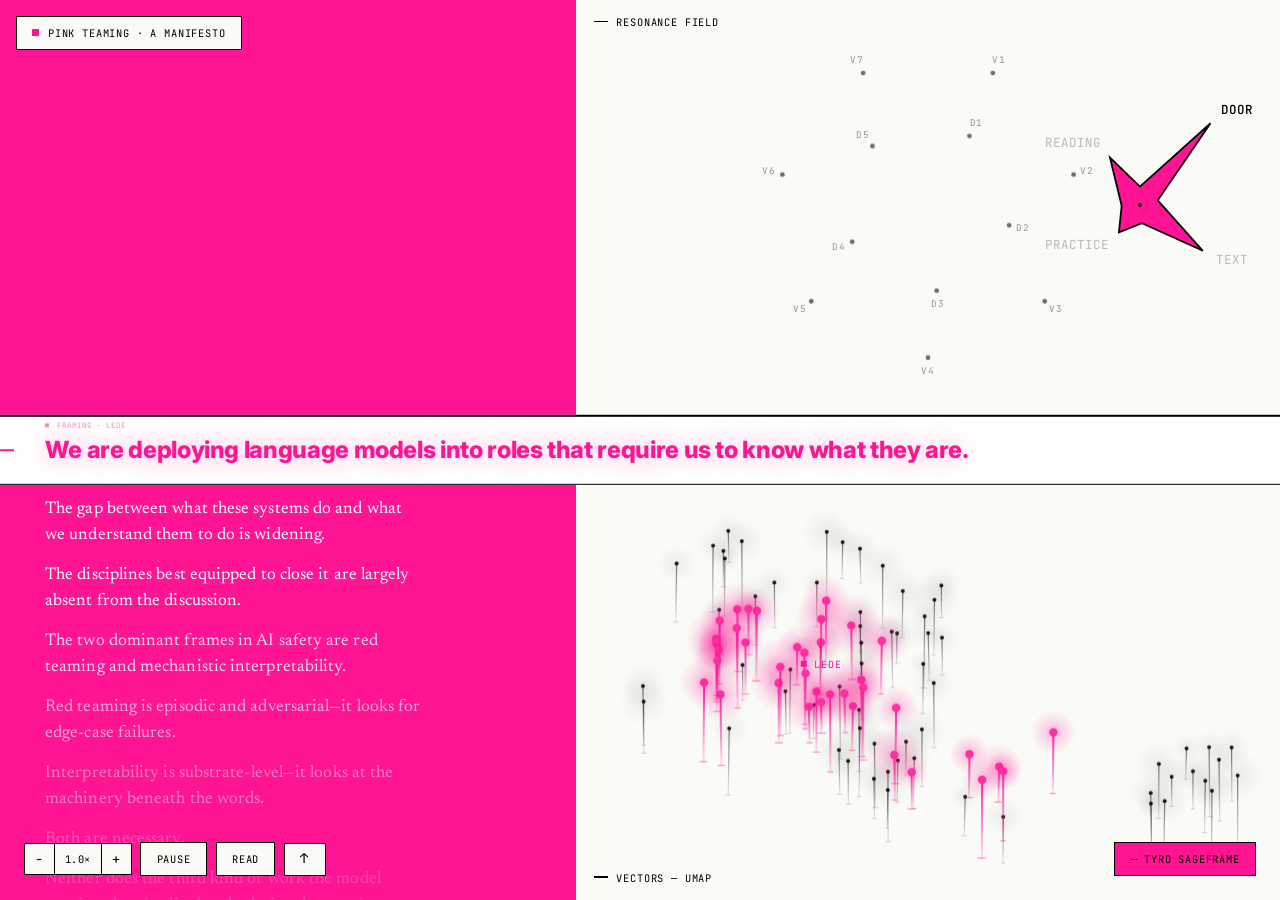
==== commit 2796a4ea: "Door page: start at u000 + add jump-to-start (↑) chip in foot toolbar Two related fixes on site/inde" ====
--- a/site/index.html
+++ b/site/index.html
@@ -417,6 +417,25 @@
         color: var(--ink);
       }
 
+      /* Jump-to-start chip — same dimensions as the other foot buttons,
+         glyph centered, slightly larger font for the arrow. */
+      .btn-top {
+        all: unset;
+        cursor: pointer;
+        padding: 0.55rem 0.95rem;
+        background: var(--paper);
+        border: 1px solid var(--ink);
+        font-family: var(--font-mono);
+        font-size: 0.85rem;
+        line-height: 1;
+        letter-spacing: 0.08em;
+        color: var(--ink);
+      }
+      .btn-top:hover {
+        background: var(--ink);
+        color: var(--paper);
+      }
+
       /* ── Left progress tick on text column ────────────────────── */
       .scrubber {
         position: fixed;
@@ -517,6 +536,7 @@
       </div>
       <button class="btn-pause" id="btn-pause">Pause</button>
       <button class="btn-read-aloud" id="btn-read-aloud" aria-pressed="false">Read</button>
+      <button class="btn-top" id="btn-top" aria-label="Jump to start" title="Jump to start">&#x2191;</button>
     </div>
 
     <a class="byline-link" href="https://atmarcus.net" target="_blank" rel="noopener"
@@ -3196,9 +3216,7 @@
           measureLines();
           setupSkyCanvas();
           setupDeepCanvas();
-          // Start somewhere meaningful — u040 is in section "declaration_d1" range
-          const startIdx = Math.min(40, UNITS.length - 1);
-          setActive(startIdx);
+          setActive(0);
           scrollY = scrollTarget; // jump to start
           lastTs = performance.now();
           requestAnimationFrame(tick);
@@ -3249,6 +3267,19 @@
             tts.speak(
               activeFragments[activeFragmentIdx] || (UNITS[activeIdx] && UNITS[activeIdx].text)
             );
+        }
+      });
+
+      /* Jump to the first manifesto unit. Cancels any in-flight TTS so
+         the speech doesn't keep reading the unit we just left, and snaps
+         scrollY to scrollTarget so the column doesn't ease through 40
+         lines of intermediate text. */
+      document.getElementById('btn-top').addEventListener('click', () => {
+        if (typeof tts !== 'undefined' && tts.enabled) tts.cancel();
+        setActive(0);
+        scrollY = scrollTarget;
+        if (typeof tts !== 'undefined' && tts.enabled && !paused) {
+          tts.speak(activeFragments[0] || UNITS[0].text);
         }
       });
 
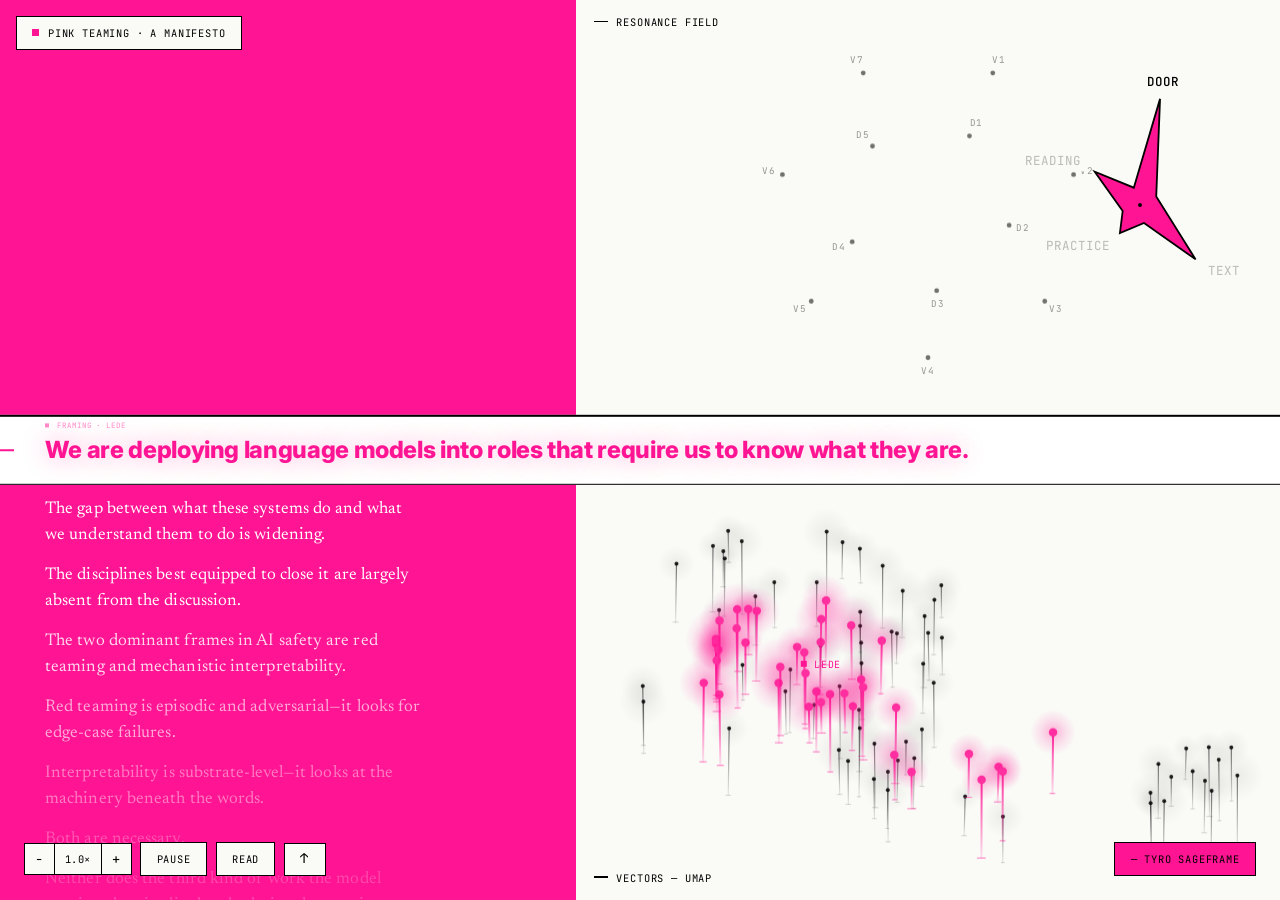
==== commit 9b970165: "Door: pre-generated Vera audio replaces Web Speech API Replaces browser TTS with a single vera.mp3 (" ====
--- a/site/index.html
+++ b/site/index.html
@@ -126,18 +126,22 @@
         width: 100%;
         white-space: nowrap;
         transform-origin: left center;
-        /* The hero starts as the small serif left-column line and grows/morphs across the band.
-     We drive the animation from JS by toggling .in. */
+        /* Entry: slide in from the left with a slight horizontal stretch, strong
+           ease-out so it lands rather than flashes. Exit: quick fade + retract,
+           then JS swaps the text and re-adds .in for the next fragment. */
         opacity: 0;
-        transform: translateX(-72px) scale(0.28) rotate(-1.2deg);
+        transform: translateX(-140px) scaleX(0.78);
         transition:
-          opacity 0.95s cubic-bezier(0.2, 0.7, 0.2, 1),
-          transform 0.95s cubic-bezier(0.2, 0.7, 0.2, 1);
+          opacity 0.15s ease-in,
+          transform 0.15s ease-in;
         font-variation-settings: 'wght' 800;
       }
       .hero-line .text.in {
         opacity: 1;
-        transform: translateX(0) scale(1) rotate(0deg);
+        transform: translateX(0) scaleX(1);
+        transition:
+          opacity 0.36s cubic-bezier(0.18, 0.8, 0.18, 1),
+          transform 0.44s cubic-bezier(0.18, 0.8, 0.18, 1);
       }
 
       /* ── Surface band (the horizon) ───────────────────────────── */
@@ -407,14 +411,6 @@
         background: var(--ink);
         color: var(--paper);
         border-color: var(--ink);
-      }
-      .btn-read-aloud[disabled] {
-        cursor: not-allowed;
-        opacity: 0.4;
-      }
-      .btn-read-aloud[disabled]:hover {
-        background: var(--paper);
-        color: var(--ink);
       }
 
       /* Jump-to-start chip — same dimensions as the other foot buttons,
@@ -2119,6 +2115,32 @@
       }
       let lineHeights = [];
 
+      // Hero-line swap: play the 150ms exit, then change text and trigger entry.
+      // First call (no .in yet) skips the exit so the very first fragment shows
+      // immediately on load.
+      const HERO_EXIT_MS = 150;
+      let heroPending = null;
+      function showHero(text) {
+        if (heroPending) {
+          clearTimeout(heroPending);
+          heroPending = null;
+        }
+        const visible = heroText.classList.contains('in');
+        const swap = () => {
+          heroText.textContent = text;
+          // Force reflow so the from-state transform is committed before .in flips it.
+          void heroText.offsetWidth;
+          heroText.classList.add('in');
+          heroPending = null;
+        };
+        if (visible) {
+          heroText.classList.remove('in');
+          heroPending = setTimeout(swap, HERO_EXIT_MS);
+        } else {
+          requestAnimationFrame(swap);
+        }
+      }
+
       function setActive(i, fragmentIdx) {
         if (i < 0) i = 0;
         if (i >= UNITS.length) i = UNITS.length - 1;
@@ -2143,13 +2165,9 @@
           activeFragmentIdx = Math.min(fragmentIdx || 0, activeFragments.length - 1);
         }
 
-        // Update hero-line text with a smooth fade (use current fragment)
+        // Update hero-line text with an exit-then-enter swap (see showHero)
         const fragText = activeFragments[activeFragmentIdx] || u.text;
-        heroText.classList.remove('in');
-        // Force reflow then re-add to retrigger transition
-        void heroText.offsetWidth;
-        heroText.textContent = fragText;
-        requestAnimationFrame(() => heroText.classList.add('in'));
+        showHero(fragText);
 
         // Section tag
         const sectionLabel = sectionLabelFor(u);
@@ -2173,8 +2191,8 @@
         const head = document.getElementById('scrub-head');
         head.style.background = 'var(--pink)';
 
-        // Audio: speak the fragment that's now in the surface band.
-        if (typeof tts !== 'undefined' && tts.enabled) tts.speak(fragText);
+        // Audio: play unit MP3 on unit changes only (not on intra-unit fragment advances).
+        if (isUnitChange) audioPlayer.playUnit(u.id);
       }
 
       // Active unit's surface fragments and which one is showing.
@@ -3186,9 +3204,12 @@
           el.style.opacity = op.toFixed(3);
         }
 
-        // Advance dwell. While audio is reading, the TTS onend handler drives
-        // advancement — gate the dwell countdown so the timer doesn't fire too.
-        if (!paused && !(typeof tts !== 'undefined' && tts.blocking)) {
+        // Poll the audio player every frame — clears blocking when a unit ends,
+        // even if timeupdate didn't fire (e.g. after a playbackRate change).
+        audioPlayer.poll();
+
+        // Advance dwell. While audio is playing, audioPlayer.blocking gates the countdown.
+        if (!paused && !audioPlayer.blocking) {
           dwellRemaining -= dt * speedMul;
           if (dwellRemaining <= 0) {
             // Advance through this unit's fragments before moving on to the next unit.
@@ -3249,6 +3270,7 @@
         }
         i = Math.max(0, Math.min(SPEED_STEPS.length - 1, i + dir));
         setSpeed(SPEED_STEPS[i]);
+        audioPlayer.setRate(SPEED_STEPS[i]); // audioPlayer always live on user click
       }
       document.getElementById('btn-slow').addEventListener('click', () => stepSpeed(-1));
       document.getElementById('btn-fast').addEventListener('click', () => stepSpeed(+1));
@@ -3259,28 +3281,16 @@
         paused = !paused;
         e.currentTarget.classList.toggle('paused', paused);
         e.currentTarget.textContent = paused ? 'Resume' : 'Pause';
-        // Cancel-on-pause / respeak-on-resume — sidesteps Chrome's flaky
-        // speechSynthesis.pause()/resume() pair.
-        if (typeof tts !== 'undefined' && tts.enabled) {
-          if (paused) tts.cancel();
-          else
-            tts.speak(
-              activeFragments[activeFragmentIdx] || (UNITS[activeIdx] && UNITS[activeIdx].text)
-            );
-        }
+        if (paused) audioPlayer.pause();
+        else audioPlayer.resume();
       });
 
-      /* Jump to the first manifesto unit. Cancels any in-flight TTS so
-         the speech doesn't keep reading the unit we just left, and snaps
-         scrollY to scrollTarget so the column doesn't ease through 40
-         lines of intermediate text. */
+      /* Jump to the first manifesto unit. Cancels audio, snaps scroll. */
       document.getElementById('btn-top').addEventListener('click', () => {
-        if (typeof tts !== 'undefined' && tts.enabled) tts.cancel();
+        audioPlayer.cancel();
         setActive(0);
         scrollY = scrollTarget;
-        if (typeof tts !== 'undefined' && tts.enabled && !paused) {
-          tts.speak(activeFragments[0] || UNITS[0].text);
-        }
+        if (audioPlayer.enabled && !paused) audioPlayer.playUnit(UNITS[0].id);
       });
 
       let resizeT = null;
@@ -3309,148 +3319,165 @@
         }
       });
 
-      /* ── Audio reading (Web Speech API) ─────────────────────────
-   Audio-leads pacing: while tts.blocking is true, the dwell countdown is
-   gated off; tts onend triggers the next fragment via the existing
-   advance path (we just zero dwellRemaining and let tick() carry it). */
-      const tts = (function () {
-        const VOICE_PREFERENCES = [
-          'Ava (Premium)',
-          'Ava (Enhanced)',
-          'Ava',
-          'Samantha',
-          'Daniel (Enhanced)',
-          'Daniel',
-          'Karen',
-          'Google US English',
-          'Microsoft Aria Online (Natural) - English (United States)',
-          'Microsoft Jenny Online (Natural) - English (United States)'
-        ];
-
-        const supported = 'speechSynthesis' in window && 'SpeechSynthesisUtterance' in window;
-        const state = {
-          enabled: false,
-          blocking: false, // true while an utterance is in flight
-          voice: null,
-          utterance: null, // current utterance (for onend identity check)
-          supported
-        };
-
-        function pickVoice() {
-          if (!supported) return null;
-          const voices = speechSynthesis.getVoices();
-          if (!voices || !voices.length) return null;
-          for (const name of VOICE_PREFERENCES) {
-            const hit = voices.find((v) => v.name === name);
-            if (hit) return hit;
+      /* ── Wheel/trackpad nav ────────────────────────────────────
+         Accumulate deltaY across events, fire one unit advance per
+         WHEEL_THRESHOLD pixels, throttled so a fast swipe doesn't
+         blow through dozens of units. */
+      let _wheelAccum = 0;
+      let _wheelLastFire = 0;
+      const WHEEL_THRESHOLD = 60;   // px of deltaY per unit advance
+      const WHEEL_THROTTLE_MS = 80; // min ms between fires
+      window.addEventListener('wheel', (e) => {
+        e.preventDefault();
+        _wheelAccum += e.deltaY;
+        const now = performance.now();
+        if (now - _wheelLastFire < WHEEL_THROTTLE_MS) return;
+        if (Math.abs(_wheelAccum) < WHEEL_THRESHOLD) return;
+        const dir = _wheelAccum > 0 ? 1 : -1;
+        _wheelAccum = 0;
+        _wheelLastFire = now;
+        setActive(activeIdx + dir);
+      }, { passive: false });
+
+      /* ── Audio reading (single Vera MP3, position-based seek) ────────────────
+   One <audio> element holds vera.mp3. playUnit decides whether to seek by
+   comparing the current audio position to the target unit's start_ms — if
+   we're already playing and within ~0.5s of the target start, the audio is
+   continuing naturally and we just slide _endTime forward (no seek, no gap).
+   Otherwise (paused, far away, or different unit), we seek and play. */
+      const audioPlayer = (function () {
+        let manifest    = null;  // id → {id, start_ms, end_ms, duration_ms}
+        let _endTime    = 0;     // media seconds when current unit should stop
+        let _unitId     = null;
+        let _enabled    = false;
+        let _blocking   = false;
+        let _pendingId  = null;  // unitId to play once manifest loads
+        let _tailPath   = null;  // optional tail-audio file to chain after _endTime
+
+        const audio = new Audio('audio/vera.mp3');
+        audio.preload = 'auto';
+        const tailAudio = new Audio();   // shared element for tail-audio playback
+        tailAudio.preload = 'auto';
+
+        fetch('audio/manifest.json?v=' + Date.now())
+          .then((r) => r.json())
+          .then((m) => {
+            manifest = Object.fromEntries(m.map((e) => [e.id, e]));
+            if (_pendingId) { const id = _pendingId; _pendingId = null; playUnit(id); }
+          })
+          .catch(() => { /* silent fallback to dwell timing */ });
+
+        // Helper: end-of-unit handling. If the unit had a tail audio file
+        // (e.g. u102 → welcome.mp3 because vera.mp3 doesn't contain "Welcome"),
+        // chain it on; the tail's onended clears blocking afterwards.
+        function _onUnitEnd() {
+          if (_tailPath) {
+            const path = _tailPath;
+            _tailPath = null;
+            audio.pause();
+            tailAudio.src = path;
+            tailAudio.playbackRate = Math.max(0.5, Math.min(2.0, speedMul));
+            tailAudio.play().catch(() => {
+              _blocking = false; _unitId = null; dwellRemaining = 0;
+            });
+            return;
           }
-          const englishLocal = voices.find(
-            (v) => v.lang && v.lang.toLowerCase().startsWith('en') && v.localService
-          );
-          if (englishLocal) return englishLocal;
-          const english = voices.find((v) => v.lang && v.lang.toLowerCase().startsWith('en'));
-          return english || voices[0];
-        }
-
-        function rate() {
-          return Math.max(0.5, Math.min(2.0, speedMul));
-        }
-
-        function speak(text) {
-          if (!supported || !state.enabled || !text) return;
-          speechSynthesis.cancel();
-          const u = new SpeechSynthesisUtterance(text);
-          if (state.voice) u.voice = state.voice;
-          u.rate = rate();
-          u.pitch = 1.0;
-          u.volume = 1.0;
-          state.utterance = u;
-          state.blocking = true;
-          u.onend = () => {
-            // Stale utterance from a prior cancel — ignore.
-            if (u !== state.utterance) return;
-            state.blocking = false;
-            state.utterance = null;
-            // Hand control back to the dwell loop, which will advance on next tick.
-            dwellRemaining = 0;
-          };
-          u.onerror = () => {
-            if (u !== state.utterance) return;
-            state.blocking = false;
-            state.utterance = null;
-            // Don't auto-advance on error — leave the visual where it is.
-          };
-          speechSynthesis.speak(u);
-        }
-
-        function cancel() {
-          if (!supported) return;
-          state.utterance = null; // mark stale before cancel so onend exits early
-          state.blocking = false;
-          speechSynthesis.cancel();
-        }
-
-        function setEnabled(on) {
-          state.enabled = !!on;
-          if (!state.enabled) cancel();
-        }
+          _blocking = false;
+          _unitId   = null;
+          dwellRemaining = 0;
+        }
+
+        // Don't pause at unit boundaries — let audio keep flowing.
+        // The next playUnit call will detect the natural continuation by position.
+        audio.addEventListener('timeupdate', () => {
+          if (!_blocking) return;
+          if (audio.currentTime >= _endTime) _onUnitEnd();
+        });
+
+        audio.addEventListener('ended', () => { _blocking = false; _unitId = null; });
+        audio.addEventListener('error', () => { _blocking = false; _unitId = null; _tailPath = null; });
+
+        tailAudio.addEventListener('ended', () => {
+          _blocking = false; _unitId = null; dwellRemaining = 0;
+        });
+        tailAudio.addEventListener('error', () => {
+          _blocking = false; _unitId = null;
+        });
+
+        function playUnit(unitId) {
+          if (!_enabled) return;
+          if (!manifest) { _pendingId = unitId; return; } // queue until fetch resolves
+          const entry = manifest[unitId];
+          if (!entry) return;
+
+          const targetStart = entry.start_ms / 1000;
+          // Natural continuation = audio is currently playing AND its position is
+          // within half a second of the target start. Otherwise we seek.
+          const continuingNaturally =
+            !audio.paused && Math.abs(audio.currentTime - targetStart) < 0.5;
+
+          _unitId   = unitId;
+          _endTime  = entry.end_ms / 1000;
+          _blocking = true;
+          _tailPath = entry.tail_audio || null;   // chain extra file after _endTime
+          audio.playbackRate = Math.max(0.5, Math.min(2.0, speedMul));
+
+          if (!continuingNaturally) {
+            audio.currentTime = targetStart;
+            if (!paused) {
+              audio.play().catch(() => { _blocking = false; _unitId = null; });
+            }
+          }
+        }
+
+        function pause()    { audio.pause(); tailAudio.pause(); }
+        function resume()   {
+          if (!_unitId) return;
+          // If tail audio is the active source (mid-tail), resume it; else resume main.
+          if (!tailAudio.paused || (tailAudio.currentTime > 0 && tailAudio.currentTime < tailAudio.duration)) {
+            tailAudio.play().catch(() => {});
+          } else {
+            audio.play().catch(() => {});
+          }
+        }
+        function setRate(r) {
+          const v = Math.max(0.5, Math.min(2.0, r));
+          audio.playbackRate     = v;
+          tailAudio.playbackRate = v;
+        }
+        function cancel()   {
+          audio.pause(); tailAudio.pause();
+          _blocking = false; _unitId = null; _pendingId = null; _tailPath = null;
+        }
+        function setEnabled(on) { _enabled = !!on; if (!_enabled) cancel(); }
 
         function init() {
           const btn = document.getElementById('btn-read-aloud');
-          if (!supported) {
-            btn.setAttribute('disabled', 'true');
-            btn.textContent = 'No audio';
-            btn.title = 'Web Speech API not available in this browser';
-            return;
-          }
-          state.voice = pickVoice();
-          if (!state.voice) {
-            // Voices load async in Chrome — wait for the event.
-            speechSynthesis.addEventListener(
-              'voiceschanged',
-              () => {
-                if (!state.voice) {
-                  state.voice = pickVoice();
-                  if (state.voice) console.log('[tts] using voice:', state.voice.name);
-                }
-              },
-              { once: true }
-            );
-          } else {
-            console.log('[tts] using voice:', state.voice.name);
-          }
-
           btn.addEventListener('click', () => {
-            const next = !state.enabled;
+            const next = !_enabled;
             setEnabled(next);
             btn.classList.toggle('active', next);
             btn.setAttribute('aria-pressed', String(next));
-            if (next && UNITS.length && !paused) {
-              const text =
-                activeFragments[activeFragmentIdx] || (UNITS[activeIdx] && UNITS[activeIdx].text);
-              speak(text);
-            }
+            if (next && UNITS.length && !paused) playUnit(UNITS[activeIdx].id);
           });
         }
 
+        // Polled from tick() every frame as a safety net — timeupdate doesn't
+        // always fire reliably after playbackRate changes.
+        function poll() {
+          if (_blocking && _endTime > 0 && !audio.paused && audio.currentTime >= _endTime) {
+            _onUnitEnd();
+          }
+        }
+
         return {
-          speak,
-          cancel,
-          setEnabled,
-          init,
-          get enabled() {
-            return state.enabled;
-          },
-          get blocking() {
-            return state.blocking;
-          },
-          get voice() {
-            return state.voice;
-          }
+          playUnit, pause, resume, setRate, cancel, setEnabled, init, poll,
+          get enabled()  { return _enabled; },
+          get blocking() { return _blocking; },
         };
       })();
 
-      tts.init();
+      audioPlayer.init();
 
       loadAll().catch((err) => {
         console.error('load error', err);
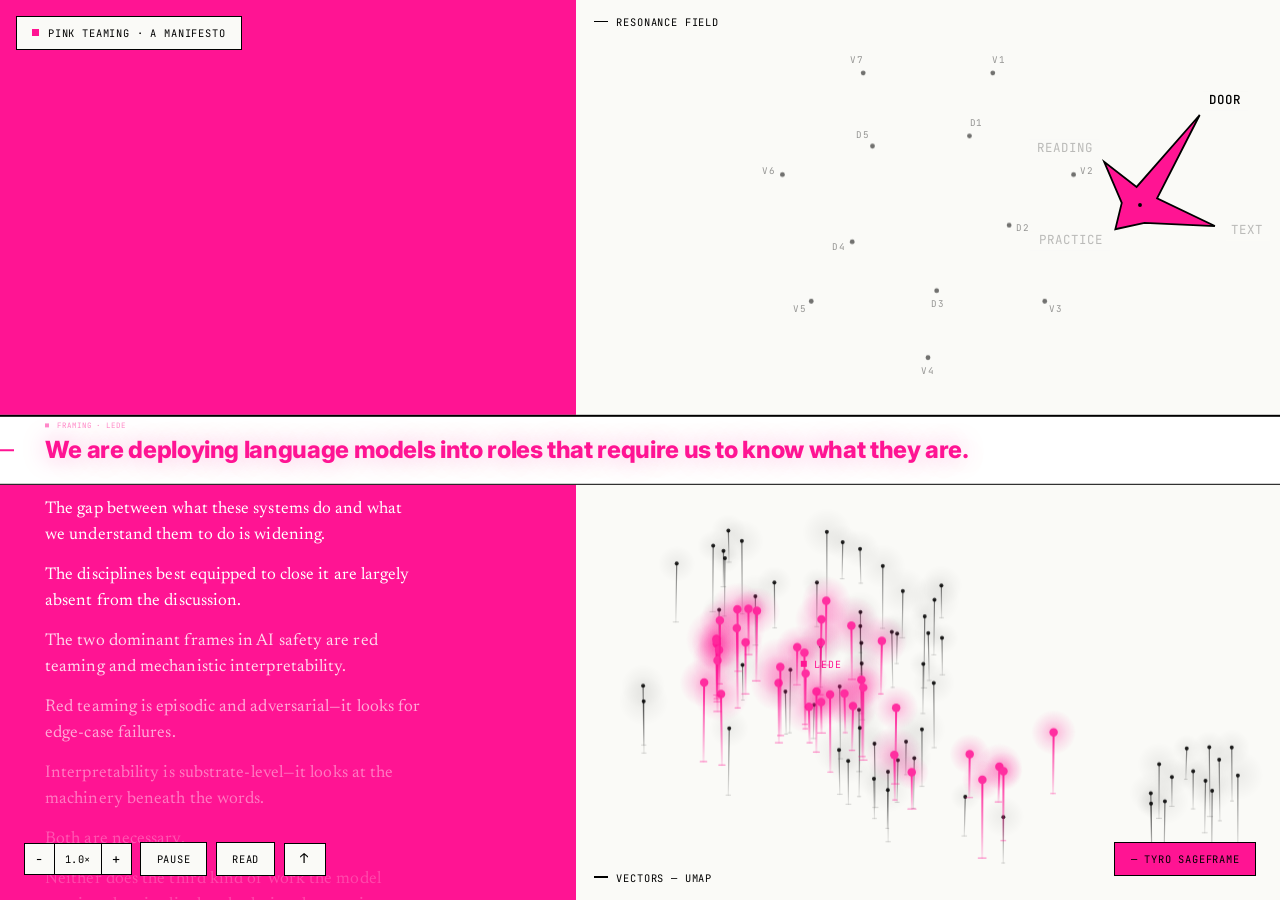
==== commit 85f807a2: "Door: mobile reader-only layout + hamburger nav, widen audio continuation window Mobile (≤768px) now" ====
--- a/site/index.html
+++ b/site/index.html
@@ -10,8 +10,8 @@
       href="https://fonts.googleapis.com/css2?family=Newsreader:ital,wght@0,400;0,500;1,400&family=Inter:wght@400;700;800;900&family=JetBrains+Mono:wght@400;500&display=swap"
       rel="stylesheet"
     />
-    <link rel="stylesheet" href="nav.css" />
-    <script src="nav.js" defer></script>
+    <link rel="stylesheet" href="nav.css?v=2" />
+    <script src="nav.js?v=2" defer></script>
     <style>
       :root {
         --paper: #fafaf7;
@@ -507,7 +507,7 @@
         color: var(--pink);
       }
 
-      @media (max-width: 900px) {
+      @media (max-width: 900px) and (min-width: 769px) {
         .shell {
           grid-template-columns: 50% 50%;
         }
@@ -519,9 +519,136 @@
           font-size: clamp(1.3rem, 4vw, 2.2rem);
         }
       }
+
+      /* ── Mobile (≤768px): reader-only, no viz column ──────────── */
+      @media (max-width: 768px) {
+        .shell {
+          grid-template-columns: 1fr;
+        }
+        .col-viz { display: none; }
+        .col-text { width: 100vw; }
+        .line {
+          font-size: 1.05rem;
+          max-width: none;
+          padding-left: 1rem;
+          padding-right: 1rem;
+        }
+        .scroll-stack {
+          padding-left: 1rem;
+          padding-right: 1rem;
+        }
+        .hero-line {
+          padding-left: 1rem;
+          padding-right: 1rem;
+        }
+        .hero-line .text {
+          font-size: clamp(1.05rem, 4.2vw, 1.5rem);
+          white-space: normal;
+          line-height: 1.2;
+        }
+        .surface-band { height: 5.4rem; }
+        .hero-line { height: 5.4rem; }
+        .chip { font-size: 0.55rem; padding: 0.4rem 0.7rem; }
+        .foot {
+          left: 0.75rem;
+          bottom: 0.75rem;
+          gap: 0.4rem;
+        }
+        .speed-ctl, .btn-pause, .btn-read-aloud, .btn-top {
+          font-size: 0.55rem;
+        }
+        .speed-ctl { height: 1.8rem; }
+        .speed-ctl .sval { min-width: 2.3rem; }
+        .speed-ctl .sbtn { width: 1.5rem; }
+        .byline-link {
+          right: 0.75rem;
+          bottom: 0.75rem;
+          font-size: 0.55rem;
+          padding: 0.4rem 0.7rem;
+        }
+        .section-tag { font-size: 0.42rem; }
+      }
+
+      /* ── Mobile heads-up overlay (dismissible) ──────────────── */
+      .mobile-overlay {
+        display: none;
+        position: fixed;
+        inset: 0;
+        z-index: 100;
+        background: rgba(250, 250, 247, 0.97);
+        align-items: center;
+        justify-content: center;
+        padding: 2rem 1.5rem;
+      }
+      .mobile-overlay-card {
+        max-width: 28rem;
+        background: var(--paper);
+        border: 1.5px solid var(--ink);
+        padding: 1.6rem 1.4rem 1.4rem;
+        font-family: var(--font-serif);
+        line-height: 1.45;
+      }
+      .mobile-overlay-card .tag {
+        font-family: var(--font-mono);
+        font-size: 0.6rem;
+        letter-spacing: 0.1em;
+        text-transform: uppercase;
+        color: var(--pink);
+        display: inline-flex;
+        align-items: center;
+        margin-bottom: 0.9rem;
+      }
+      .mobile-overlay-card .tag::before {
+        content: '';
+        display: inline-block;
+        width: 6px;
+        height: 6px;
+        background: var(--pink);
+        margin-right: 0.45rem;
+      }
+      .mobile-overlay-card h2 {
+        font-family: var(--font-sans);
+        font-weight: 800;
+        font-size: 1.25rem;
+        line-height: 1.2;
+        letter-spacing: -0.01em;
+        margin-bottom: 0.7rem;
+      }
+      .mobile-overlay-card p {
+        font-size: 0.95rem;
+        color: var(--ink);
+        margin-bottom: 0.9rem;
+      }
+      .mobile-overlay-card button {
+        all: unset;
+        cursor: pointer;
+        margin-top: 0.5rem;
+        padding: 0.55rem 1rem;
+        background: var(--pink);
+        border: 1.5px solid var(--ink);
+        font-family: var(--font-mono);
+        font-size: 0.65rem;
+        letter-spacing: 0.08em;
+        text-transform: uppercase;
+        color: var(--ink);
+      }
+      @media (max-width: 768px) {
+        .mobile-overlay { display: flex; }
+        .mobile-overlay.dismissed { display: none; }
+      }
     </style>
   </head>
   <body>
+    <div class="mobile-overlay" id="mobile-overlay">
+      <div class="mobile-overlay-card">
+        <span class="tag">Mobile · Beta</span>
+        <h2>The reader is built for a wider screen.</h2>
+        <p>The full apparatus — the resonance field, the vector cloud, the synchronized reading view — needs the room a desktop or tablet provides.</p>
+        <p>The mobile version is in beta. You can still read along below, but the experience is meant for a larger canvas.</p>
+        <button id="mobile-overlay-dismiss">Read on anyway</button>
+      </div>
+    </div>
+
     <div class="chip"><span class="dot"></span>Pink Teaming · A Manifesto</div>
 
     <div class="foot">
@@ -3411,10 +3538,13 @@
           if (!entry) return;
 
           const targetStart = entry.start_ms / 1000;
-          // Natural continuation = audio is currently playing AND its position is
-          // within half a second of the target start. Otherwise we seek.
+          // Natural continuation = audio is playing AND we're within 3s of target.
+          // Wide window because Vera leaves natural pauses between sentences —
+          // audio.currentTime can drift up to ~2s ahead of the next unit's start
+          // before the next playUnit fires. Tighter than this and we'd seek
+          // (audible click) on every line advance.
           const continuingNaturally =
-            !audio.paused && Math.abs(audio.currentTime - targetStart) < 0.5;
+            !audio.paused && Math.abs(audio.currentTime - targetStart) < 3.0;
 
           _unitId   = unitId;
           _endTime  = entry.end_ms / 1000;
@@ -3478,6 +3608,14 @@
       })();
 
       audioPlayer.init();
+
+      // Mobile heads-up overlay dismiss
+      (function () {
+        const ov  = document.getElementById('mobile-overlay');
+        const btn = document.getElementById('mobile-overlay-dismiss');
+        if (!ov || !btn) return;
+        btn.addEventListener('click', () => ov.classList.add('dismissed'));
+      })();
 
       loadAll().catch((err) => {
         console.error('load error', err);
--- a/site/nav.css
+++ b/site/nav.css
@@ -76,3 +76,66 @@
 .nav-object.dragging .center-hit { pointer-events: none; }
 .nav-object .arm-hit { fill: transparent; cursor: pointer; pointer-events: all; }
 .nav-object.dragging .arm-hit { pointer-events: none; }
+
+/* ── Mobile hamburger nav ─────────────────────────────────────
+   Hidden on desktop, shown on small screens; star nav is hidden. */
+.mobile-nav { display: none; }
+
+@media (max-width: 768px) {
+  .nav-object { display: none !important; }
+  .mobile-nav {
+    display: block;
+    position: fixed;
+    top: 1rem;
+    right: 1rem;
+    z-index: 50;
+  }
+  .mobile-nav-toggle {
+    width: 44px;
+    height: 44px;
+    padding: 10px 8px;
+    background: var(--paper, #fafaf7);
+    border: 1px solid var(--ink, #000);
+    cursor: pointer;
+    display: flex;
+    flex-direction: column;
+    justify-content: space-between;
+    align-items: stretch;
+  }
+  .mobile-nav-toggle span {
+    display: block;
+    height: 2px;
+    background: var(--ink, #000);
+    transition: transform 200ms ease, opacity 200ms ease;
+  }
+  .mobile-nav.open .mobile-nav-toggle span:nth-child(1) { transform: translateY(9px) rotate(45deg); }
+  .mobile-nav.open .mobile-nav-toggle span:nth-child(2) { opacity: 0; }
+  .mobile-nav.open .mobile-nav-toggle span:nth-child(3) { transform: translateY(-9px) rotate(-45deg); }
+  .mobile-nav-panel {
+    position: absolute;
+    top: calc(100% + 0.5rem);
+    right: 0;
+    min-width: 180px;
+    background: var(--paper, #fafaf7);
+    border: 1px solid var(--ink, #000);
+    display: none;
+    flex-direction: column;
+  }
+  .mobile-nav.open .mobile-nav-panel { display: flex; }
+  .mobile-nav-panel a {
+    display: block;
+    padding: 0.85rem 1rem;
+    font-family: var(--font-mono, monospace);
+    font-size: 0.75rem;
+    letter-spacing: 0.08em;
+    text-transform: uppercase;
+    color: var(--ink, #000);
+    text-decoration: none;
+    border-bottom: 1px solid var(--ink, #000);
+  }
+  .mobile-nav-panel a:last-child { border-bottom: none; }
+  .mobile-nav-panel a.active {
+    background: var(--pink, #ff1493);
+    color: var(--ink, #000);
+  }
+}
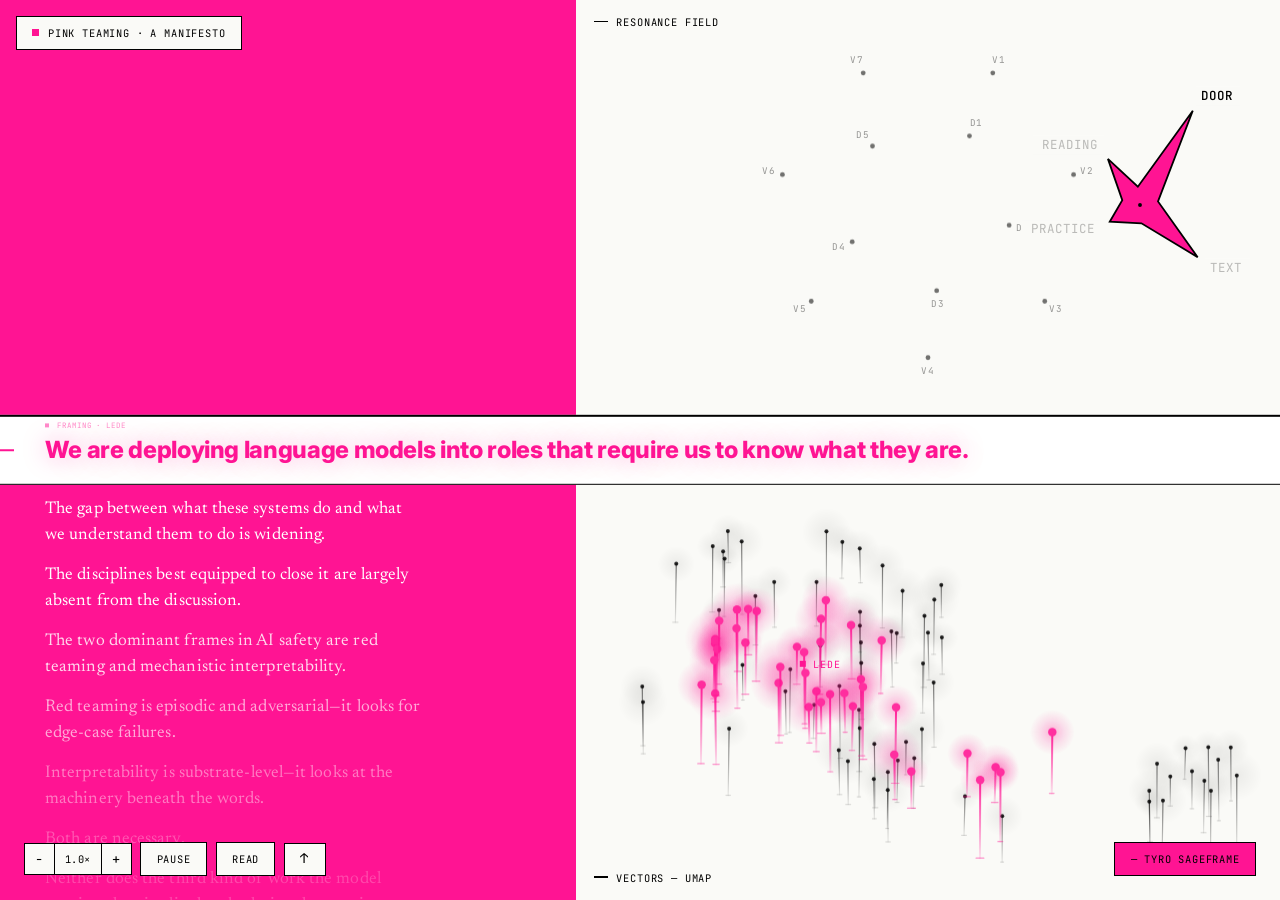
==== commit bb26bb68: "Mobile: keep star nav, byline below controls, fix audio scrubbing locally Reverts the hamburger expe" ====
--- a/site/index.html
+++ b/site/index.html
@@ -10,8 +10,8 @@
       href="https://fonts.googleapis.com/css2?family=Newsreader:ital,wght@0,400;0,500;1,400&family=Inter:wght@400;700;800;900&family=JetBrains+Mono:wght@400;500&display=swap"
       rel="stylesheet"
     />
-    <link rel="stylesheet" href="nav.css?v=2" />
-    <script src="nav.js?v=2" defer></script>
+    <link rel="stylesheet" href="nav.css?v=3" />
+    <script src="nav.js?v=3" defer></script>
     <style>
       :root {
         --paper: #fafaf7;
@@ -551,7 +551,7 @@
         .chip { font-size: 0.55rem; padding: 0.4rem 0.7rem; }
         .foot {
           left: 0.75rem;
-          bottom: 0.75rem;
+          bottom: calc(0.75rem + 2.4rem);  /* above the byline row */
           gap: 0.4rem;
         }
         .speed-ctl, .btn-pause, .btn-read-aloud, .btn-top {
@@ -560,11 +560,17 @@
         .speed-ctl { height: 1.8rem; }
         .speed-ctl .sval { min-width: 2.3rem; }
         .speed-ctl .sbtn { width: 1.5rem; }
+        /* Byline on its own row below the foot controls, white like the others */
         .byline-link {
+          left: 0.75rem;
           right: 0.75rem;
           bottom: 0.75rem;
           font-size: 0.55rem;
           padding: 0.4rem 0.7rem;
+          background: var(--paper);
+          color: var(--ink);
+          border: 1px solid var(--ink);
+          justify-content: center;
         }
         .section-tag { font-size: 0.42rem; }
       }
@@ -3339,8 +3345,10 @@
         if (!paused && !audioPlayer.blocking) {
           dwellRemaining -= dt * speedMul;
           if (dwellRemaining <= 0) {
-            // Advance through this unit's fragments before moving on to the next unit.
-            if (activeFragmentIdx + 1 < activeFragments.length) {
+            // When audio is on, advance unit-by-unit (skip remaining sub-fragments)
+            // so visual stays in lockstep with audio. Otherwise step through fragments.
+            const skipFragments = audioPlayer.enabled;
+            if (!skipFragments && activeFragmentIdx + 1 < activeFragments.length) {
               setActive(activeIdx, activeFragmentIdx + 1);
             } else {
               const next = activeIdx + 1;
--- a/site/nav.css
+++ b/site/nav.css
@@ -77,65 +77,12 @@
 .nav-object .arm-hit { fill: transparent; cursor: pointer; pointer-events: all; }
 .nav-object.dragging .arm-hit { pointer-events: none; }
 
-/* ── Mobile hamburger nav ─────────────────────────────────────
-   Hidden on desktop, shown on small screens; star nav is hidden. */
-.mobile-nav { display: none; }
-
+/* ── Mobile: shrink the star so it doesn't dominate ─────────── */
 @media (max-width: 768px) {
-  .nav-object { display: none !important; }
-  .mobile-nav {
-    display: block;
-    position: fixed;
-    top: 1rem;
-    right: 1rem;
-    z-index: 50;
+  :root { --nav-container-size: 130px; }
+  .nav-object svg {
+    width: calc(var(--nav-container-size) + 90px);
+    height: calc(var(--nav-container-size) + 90px);
   }
-  .mobile-nav-toggle {
-    width: 44px;
-    height: 44px;
-    padding: 10px 8px;
-    background: var(--paper, #fafaf7);
-    border: 1px solid var(--ink, #000);
-    cursor: pointer;
-    display: flex;
-    flex-direction: column;
-    justify-content: space-between;
-    align-items: stretch;
-  }
-  .mobile-nav-toggle span {
-    display: block;
-    height: 2px;
-    background: var(--ink, #000);
-    transition: transform 200ms ease, opacity 200ms ease;
-  }
-  .mobile-nav.open .mobile-nav-toggle span:nth-child(1) { transform: translateY(9px) rotate(45deg); }
-  .mobile-nav.open .mobile-nav-toggle span:nth-child(2) { opacity: 0; }
-  .mobile-nav.open .mobile-nav-toggle span:nth-child(3) { transform: translateY(-9px) rotate(-45deg); }
-  .mobile-nav-panel {
-    position: absolute;
-    top: calc(100% + 0.5rem);
-    right: 0;
-    min-width: 180px;
-    background: var(--paper, #fafaf7);
-    border: 1px solid var(--ink, #000);
-    display: none;
-    flex-direction: column;
-  }
-  .mobile-nav.open .mobile-nav-panel { display: flex; }
-  .mobile-nav-panel a {
-    display: block;
-    padding: 0.85rem 1rem;
-    font-family: var(--font-mono, monospace);
-    font-size: 0.75rem;
-    letter-spacing: 0.08em;
-    text-transform: uppercase;
-    color: var(--ink, #000);
-    text-decoration: none;
-    border-bottom: 1px solid var(--ink, #000);
-  }
-  .mobile-nav-panel a:last-child { border-bottom: none; }
-  .mobile-nav-panel a.active {
-    background: var(--pink, #ff1493);
-    color: var(--ink, #000);
-  }
+  .nav-object .arm-label { font-size: 0.55rem; }
 }
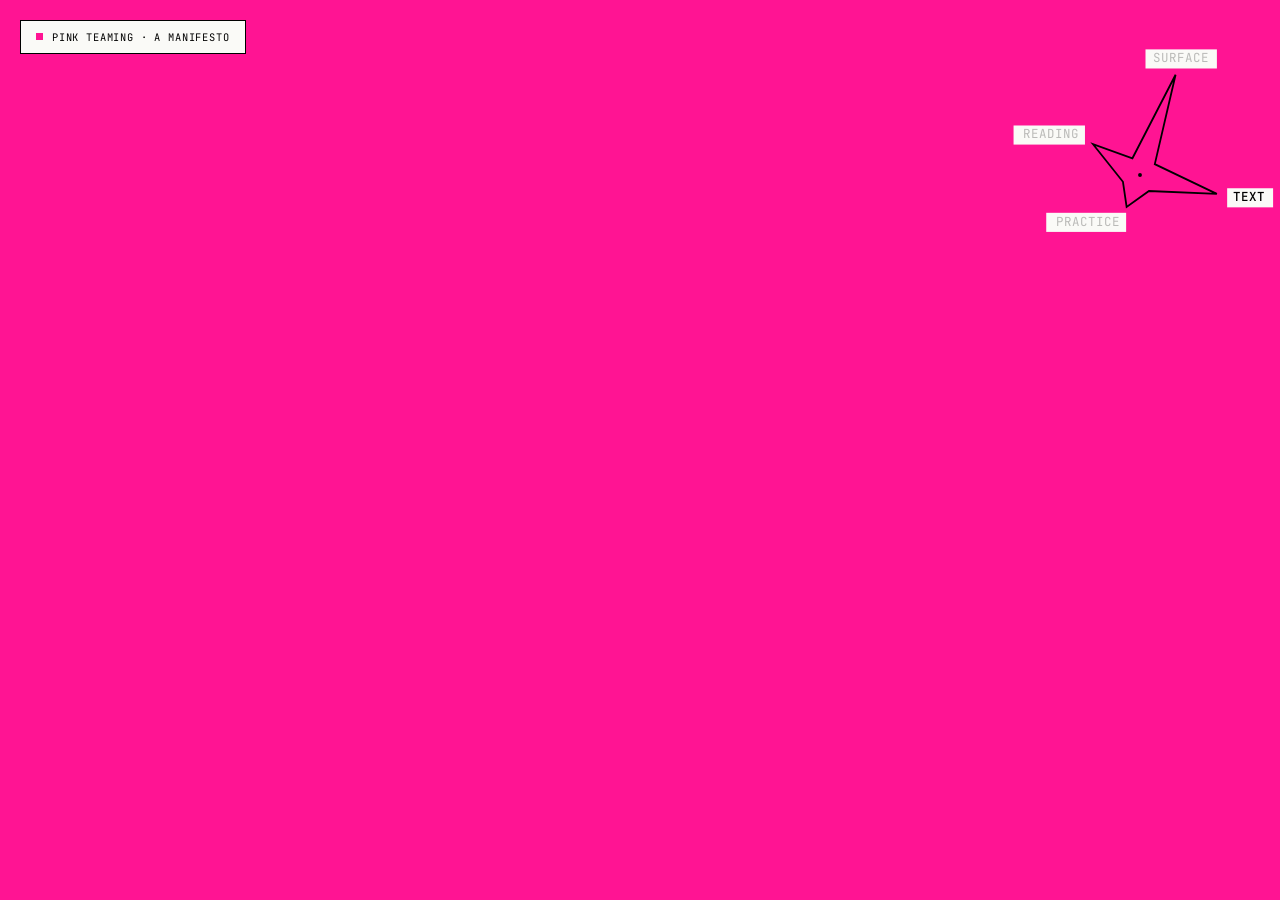
==== commit 8beaa864: "Gateway: root becomes animated entry → /manifesto/, viz moves to /surface/ - Root index.html is a th" ====
--- a/site/index.html
+++ b/site/index.html
@@ -1,3637 +1,138 @@
-<!doctype html>
-<html lang="en" data-page="door">
-  <head>
-    <meta charset="UTF-8" />
-    <meta name="viewport" content="width=device-width, initial-scale=1.0" />
-    <title>Pink Reader — A Manifesto</title>
-    <link rel="preconnect" href="https://fonts.googleapis.com" />
-    <link rel="preconnect" href="https://fonts.gstatic.com" crossorigin />
-    <link
-      href="https://fonts.googleapis.com/css2?family=Newsreader:ital,wght@0,400;0,500;1,400&family=Inter:wght@400;700;800;900&family=JetBrains+Mono:wght@400;500&display=swap"
-      rel="stylesheet"
-    />
-    <link rel="stylesheet" href="nav.css?v=3" />
-    <script src="nav.js?v=3" defer></script>
-    <style>
-      :root {
-        --paper: #fafaf7;
-        --ink: #000000;
-        --pink: #ff1493;
-        --font-serif: 'Newsreader', Georgia, 'Times New Roman', serif;
-        --font-sans: 'Inter', -apple-system, BlinkMacSystemFont, sans-serif;
-        --font-mono: 'JetBrains Mono', 'Menlo', monospace;
-      }
-      * {
-        margin: 0;
-        padding: 0;
-        box-sizing: border-box;
-      }
-      html,
-      body {
-        width: 100%;
-        height: 100%;
-        overflow: hidden;
-        background: var(--paper);
-        color: var(--ink);
-        font-family: var(--font-serif);
-        -webkit-font-smoothing: antialiased;
-      }
+<!DOCTYPE html>
+<html lang="en" data-page="surface">
+<head>
+<meta charset="UTF-8">
+<title>Pink Teaming · A Manifesto</title>
+<meta name="viewport" content="width=device-width, initial-scale=1.0">
+<link rel="preconnect" href="https://fonts.googleapis.com">
+<link rel="preconnect" href="https://fonts.gstatic.com" crossorigin>
+<link href="https://fonts.googleapis.com/css2?family=Newsreader:ital,opsz,wght@0,6..72,400;0,6..72,500;0,6..72,600;0,6..72,700;1,6..72,400;1,6..72,500&family=Inter:wght@400;500;700;800;900&family=JetBrains+Mono:wght@400;500&display=swap" rel="stylesheet">
+<link rel="stylesheet" href="nav.css?v=3">
+<script src="nav.js?v=3" defer></script>
+<style>
+/* ════════════════════════════════════════════════════════════
+   PINK TEAMING — gateway (root)
+   The gateway is a thin pointer. Right now it morphs the nav
+   from SURFACE to TEXT and redirects to /manifesto/, which is
+   the intended first encounter. Later, point this elsewhere by
+   editing only this file.
+   ════════════════════════════════════════════════════════════ */
 
-      /* ── Layout shell ─────────────────────────────────────────── */
-      .shell {
-        position: fixed;
-        inset: 0;
-        display: grid;
-        grid-template-columns: 45% 55%;
-        background: var(--paper);
-      }
+:root {
+  --paper: #fafaf7;
+  --ink:   #000000;
+  --pink:  #ff1493;
 
-      .col-text {
-        position: relative;
-        overflow: hidden;
-        background: var(--pink);
-      }
-      .col-viz {
-        position: relative;
-        overflow: hidden;
-      }
+  --font-serif: 'Newsreader', Georgia, 'Times New Roman', serif;
+  --font-sans:  'Inter', -apple-system, BlinkMacSystemFont, sans-serif;
+  --font-mono:  'JetBrains Mono', 'Menlo', monospace;
 
-      /* The text column scrolls via transform on an inner stack */
-      .scroll-stack {
-        position: absolute;
-        left: 0;
-        right: 0;
-        top: 50%;
-        padding-left: clamp(1.6rem, 3.5vw, 3rem);
-        padding-right: clamp(1.6rem, 3.5vw, 3rem);
-        will-change: transform;
-      }
-      /* The active line collapses to zero height as it crosses into the surface band,
-   pulling the previous line up to the band's top edge and the next line down to
-   the band's bottom edge — so the white reading zone has nothing behind it. */
-      .line {
-        font-family: var(--font-serif);
-        font-size: 1.0625rem;
-        line-height: 1.55;
-        letter-spacing: 0.005em;
-        color: #ffffff;
-        padding: 0.42rem 0;
-        text-wrap: pretty;
-        max-width: 38ch;
-        transform-origin: left center;
-        will-change: transform, opacity, max-height, padding, opacity;
-        max-height: 6rem; /* generous — actual rendered height controls layout */
-        overflow: hidden;
-        transition:
-          max-height 0.55s cubic-bezier(0.2, 0.7, 0.2, 1),
-          padding 0.55s cubic-bezier(0.2, 0.7, 0.2, 1),
-          opacity 0.35s ease;
-      }
-      .line.active {
-        max-height: 0;
-        padding-top: 0;
-        padding-bottom: 0;
-        opacity: 0;
-      }
+  /* Slow the nav morph just for the gateway so the simultaneous
+     pink fill has room to feel deliberate. nav.js reads this var. */
+  --nav-transition-duration: 2500ms;
+}
 
-      /* ── The cross-column hero line ───────────────────────────── */
-      /* Sits in the surface band, spans full viewport width,
-   anchored such that its left edge starts where the body
-   text starts in the left column. The active body-line is
-   hidden so the hero appears in its visual slot. */
-      .hero-line {
-        position: fixed;
-        left: 0;
-        right: 0;
-        top: 50%;
-        height: 4.4rem;
-        transform: translateY(-50%);
-        pointer-events: none;
-        z-index: 6;
-        display: flex;
-        align-items: center;
-        padding-left: clamp(1.6rem, 3.5vw, 3rem);
-        padding-right: clamp(2rem, 4vw, 4rem);
-      }
-      .hero-line .text {
-        font-family: var(--font-sans);
-        font-weight: 800;
-        font-size: clamp(1.05rem, 1.85vw, 1.85rem);
-        line-height: 1.1;
-        letter-spacing: -0.015em;
-        color: var(--pink);
-        text-shadow: 0 0 24px rgba(255, 20, 147, 0.35);
-        text-wrap: balance;
-        display: block;
-        width: 100%;
-        white-space: nowrap;
-        transform-origin: left center;
-        /* Entry: slide in from the left with a slight horizontal stretch, strong
-           ease-out so it lands rather than flashes. Exit: quick fade + retract,
-           then JS swaps the text and re-adds .in for the next fragment. */
-        opacity: 0;
-        transform: translateX(-140px) scaleX(0.78);
-        transition:
-          opacity 0.15s ease-in,
-          transform 0.15s ease-in;
-        font-variation-settings: 'wght' 800;
-      }
-      .hero-line .text.in {
-        opacity: 1;
-        transform: translateX(0) scaleX(1);
-        transition:
-          opacity 0.36s cubic-bezier(0.18, 0.8, 0.18, 1),
-          transform 0.44s cubic-bezier(0.18, 0.8, 0.18, 1);
-      }
+* { margin: 0; padding: 0; box-sizing: border-box; }
 
-      /* ── Surface band (the horizon) ───────────────────────────── */
-      .surface-band {
-        position: fixed;
-        left: 0;
-        right: 0;
-        top: 50%;
-        height: 4.4rem;
-        transform: translateY(-50%);
-        pointer-events: none;
-        z-index: 4;
-        background: #ffffff;
-      }
-      .surface-band::before,
-      .surface-band::after {
-        content: '';
-        position: absolute;
-        left: 0;
-        right: 0;
-        height: 1.5px;
-        background: var(--ink);
-      }
-      .surface-band::before {
-        top: 0;
-      }
-      .surface-band::after {
-        bottom: 0;
-      }
+html, body {
+  width: 100%;
+  height: 100%;
+  overflow: hidden;
+  background: var(--paper);
+  color: var(--ink);
+  font-family: var(--font-serif);
+  -webkit-font-smoothing: antialiased;
+  text-rendering: optimizeLegibility;
+}
 
-      /* a thin tick on the left edge of the right column where the line crosses */
-      .surface-tick {
-        position: absolute;
-        left: 35%;
-        top: 0;
-        bottom: 0;
-        width: 1.5px;
-        background: var(--ink);
-        opacity: 0; /* hidden — we keep the column rule running through the band instead */
-      }
+body {
+  /* Pink fill runs in lockstep with the star morph. */
+  transition: background-color 2500ms cubic-bezier(0.4, 0, 0.2, 1);
+}
+body.transitioning { background: var(--pink); }
 
-      /* ── Right column: sky + deep ─────────────────────────────── */
-      .viz-grid {
-        position: absolute;
-        inset: 0;
-        display: grid;
-        grid-template-rows: 1fr 4.4rem 1fr; /* sky / band / deep — middle row matches surface-band height */
-      }
-      .sky,
-      .deep {
-        position: relative;
-        overflow: hidden;
-      }
-      .sky canvas,
-      .deep canvas {
-        position: absolute;
-        inset: 0;
-        width: 100%;
-        height: 100%;
-        display: block;
-      }
+/* ── Identity chip — matches the chip on every other page ── */
+.chip {
+  position: fixed;
+  top: 1.25rem; left: 1.25rem;
+  z-index: 100;
+  display: inline-flex; align-items: center; gap: 0.55rem;
+  padding: 0.55rem 0.95rem;
+  background: var(--paper);
+  border: 1px solid var(--ink);
+  font-family: var(--font-mono);
+  font-size: 0.65rem;
+  letter-spacing: 0.08em;
+  text-transform: uppercase;
+  color: var(--ink);
+  white-space: nowrap;
+}
+.chip .dot {
+  width: 7px; height: 7px;
+  background: var(--pink);
+  animation: breathe 2.4s ease-in-out infinite;
+}
+@keyframes breathe { 0%,100%{opacity:.45} 50%{opacity:1} }
 
-      /* ── Zone labels ──────────────────────────────────────────── */
-      .zone-label {
-        position: absolute;
-        top: 0.95rem;
-        left: 1.1rem;
-        font-family: var(--font-mono);
-        font-size: 0.65rem;
-        letter-spacing: 0.08em;
-        text-transform: uppercase;
-        color: var(--ink);
-        z-index: 5;
-      }
-      .deep .zone-label {
-        top: auto;
-        bottom: 0.95rem;
-      }
-      /* Active section badge near deep cluster */
-      .deep-cluster-tag {
-        position: absolute;
-        z-index: 5;
-        font-family: var(--font-mono);
-        font-size: 0.62rem;
-        letter-spacing: 0.08em;
-        text-transform: uppercase;
-        color: var(--pink);
-        transform: translate(-50%, -140%);
-        white-space: nowrap;
-        pointer-events: none;
-        opacity: 0;
-        transition: opacity 0.4s ease;
-      }
-      .deep-cluster-tag.show {
-        opacity: 1;
-      }
-      .deep-cluster-tag::before {
-        content: '';
-        display: inline-block;
-        width: 6px;
-        height: 6px;
-        background: var(--pink);
-        margin-right: 0.45rem;
-        vertical-align: middle;
-        position: relative;
-        top: -1px;
-      }
-      .zone-label .bar {
-        display: inline-block;
-        width: 14px;
-        height: 1.5px;
-        background: var(--ink);
-        vertical-align: middle;
-        margin-right: 0.55rem;
-        position: relative;
-        top: -2px;
-      }
+/* Reduced motion: keep things still. The script also short-circuits
+   the morph and redirects after a brief pause. */
+@media (prefers-reduced-motion: reduce) {
+  body { transition: none; }
+  .chip .dot { animation: none; opacity: 1; }
+}
+</style>
+</head>
+<body>
 
-      /* ── Top-left chip ────────────────────────────────────────── */
-      .chip {
-        position: fixed;
-        top: 1rem;
-        left: 1rem;
-        z-index: 10;
-        display: inline-flex;
-        align-items: center;
-        gap: 0.55rem;
-        padding: 0.55rem 0.95rem;
-        background: var(--paper);
-        border: 1px solid var(--ink);
-        font-family: var(--font-mono);
-        font-size: 0.65rem;
-        letter-spacing: 0.08em;
-        text-transform: uppercase;
-        color: var(--ink);
-        white-space: nowrap;
-      }
-      .chip .dot {
-        width: 7px;
-        height: 7px;
-        background: var(--pink);
-        animation: breathe 2.4s ease-in-out infinite;
-      }
-      @keyframes breathe {
-        0%,
-        100% {
-          opacity: 0.45;
-        }
-        50% {
-          opacity: 1;
-        }
-      }
+<div class="chip"><span class="dot"></span>Pink Teaming · A Manifesto</div>
 
-      /* ── Bottom-left reading controls (speed + pause) ────────── */
-      .foot {
-        position: fixed;
-        left: 1.5rem;
-        bottom: 1.5rem;
-        z-index: 10;
-        display: flex;
-        align-items: center;
-        gap: 0.55rem;
-        font-family: var(--font-mono);
-        font-size: 0.65rem;
-        letter-spacing: 0.08em;
-        text-transform: uppercase;
-        color: var(--ink);
-      }
+<script>
+(function () {
+  const DESTINATION = '/manifesto/';
+  const PAUSE_MS    = 500;   // visitor sees the surface state first
+  const SAFETY_MS   = 3400;  // fallback if nav.js's redirect is interrupted
+  // Tells /manifesto/ to fade in instead of jumping. One-shot flag —
+  // /manifesto/ clears it on read, so direct visits never fade.
+  const ARRIVAL_KEY = 'pt.gateway-arrival';
 
-      /* ── Bottom-right byline (pink card, links to atmarcus.net) ─ */
-      .byline-link {
-        position: fixed;
-        right: 1.5rem;
-        bottom: 1.5rem;
-        z-index: 10;
-        display: inline-flex;
-        align-items: center;
-        padding: 0.55rem 0.95rem;
-        background: var(--pink);
-        border: 1.5px solid var(--ink);
-        font-family: var(--font-mono);
-        font-size: 0.65rem;
-        letter-spacing: 0.08em;
-        text-transform: uppercase;
-        color: var(--ink);
-        text-decoration: none;
-        white-space: nowrap;
-      }
+  const reducedMotion = window.matchMedia &&
+    window.matchMedia('(prefers-reduced-motion: reduce)').matches;
 
-      /* Speed control: ─/+ around a numeric readout */
-      .speed-ctl {
-        display: inline-flex;
-        align-items: stretch;
-        border: 1px solid var(--ink);
-        background: var(--paper);
-        height: 2rem;
-      }
-      .speed-ctl .sbtn {
-        all: unset;
-        cursor: pointer;
-        width: 1.8rem;
-        display: flex;
-        align-items: center;
-        justify-content: center;
-        font-family: var(--font-mono);
-        font-size: 0.85rem;
-        color: var(--ink);
-        user-select: none;
-      }
-      .speed-ctl .sbtn:hover {
-        background: var(--ink);
-        color: var(--paper);
-      }
-      .speed-ctl .sval {
-        display: flex;
-        align-items: center;
-        justify-content: center;
-        min-width: 3rem;
-        padding: 0 0.5rem;
-        border-left: 1px solid var(--ink);
-        border-right: 1px solid var(--ink);
-        font-family: var(--font-mono);
-        font-size: 0.65rem;
-        letter-spacing: 0.06em;
-        color: var(--ink);
-        background: var(--paper);
-      }
-      .btn-pause {
-        all: unset;
-        cursor: pointer;
-        padding: 0.55rem 0.95rem;
-        background: var(--paper);
-        border: 1px solid var(--ink);
-        font-family: var(--font-mono);
-        font-size: 0.65rem;
-        letter-spacing: 0.08em;
-        text-transform: uppercase;
-        color: var(--ink);
-      }
-      .btn-pause:hover {
-        background: var(--ink);
-        color: var(--paper);
-      }
-      .btn-pause.paused {
-        background: var(--ink);
-        color: var(--paper);
-        border-color: var(--ink);
-      }
+  function go() {
+    // replace() so Back doesn't return to the gateway and re-trigger.
+    window.location.replace(DESTINATION);
+  }
 
-      .btn-read-aloud {
-        all: unset;
-        cursor: pointer;
-        padding: 0.55rem 0.95rem;
-        background: var(--paper);
-        border: 1px solid var(--ink);
-        font-family: var(--font-mono);
-        font-size: 0.65rem;
-        letter-spacing: 0.08em;
-        text-transform: uppercase;
-        color: var(--ink);
-      }
-      .btn-read-aloud:hover {
-        background: var(--ink);
-        color: var(--paper);
-      }
-      .btn-read-aloud.active {
-        background: var(--ink);
-        color: var(--paper);
-        border-color: var(--ink);
-      }
+  if (reducedMotion) {
+    setTimeout(go, 250);
+    return;
+  }
 
-      /* Jump-to-start chip — same dimensions as the other foot buttons,
-         glyph centered, slightly larger font for the arrow. */
-      .btn-top {
-        all: unset;
-        cursor: pointer;
-        padding: 0.55rem 0.95rem;
-        background: var(--paper);
-        border: 1px solid var(--ink);
-        font-family: var(--font-mono);
-        font-size: 0.85rem;
-        line-height: 1;
-        letter-spacing: 0.08em;
-        color: var(--ink);
-      }
-      .btn-top:hover {
-        background: var(--ink);
-        color: var(--paper);
-      }
+  function start() {
+    if (!window.NavObject || typeof window.NavObject.navigate !== 'function') {
+      return setTimeout(start, 30);
+    }
+    // If the visitor clicks an arm during the pause, let nav.js handle
+    // it normally. Otherwise auto-morph from SURFACE to TEXT.
+    setTimeout(function () {
+      if (window.NavObject.getActive() !== 'surface') return; // visitor clicked
+      try { sessionStorage.setItem(ARRIVAL_KEY, '1'); } catch (_) {}
+      document.body.classList.add('transitioning');
+      // keepAngles:true → morph only arm lengths, not orientation.
+      // nav.js auto-redirects when the morph completes (~2.55s after
+      // this call), and /manifesto/ fades in on the other side.
+      window.NavObject.navigate('text', { keepAngles: true });
+      setTimeout(go, SAFETY_MS);
+    }, PAUSE_MS);
+  }
 
-      /* ── Left progress tick on text column ────────────────────── */
-      .scrubber {
-        position: fixed;
-        left: 0;
-        top: 0;
-        bottom: 0;
-        width: 1.5px;
-        pointer-events: none;
-        z-index: 8;
-      }
-      .scrubber .head {
-        position: absolute;
-        left: 0;
-        top: 50%;
-        width: 14px;
-        height: 1.5px;
-        background: var(--pink);
-        transform: translateY(-50%);
-      }
+  if (document.readyState === 'loading') {
+    document.addEventListener('DOMContentLoaded', start);
+  } else {
+    start();
+  }
+})();
+</script>
 
-      /* ── Section marker (small uppercase tag inside the white surface band,
-       just under its top edge, in 50% pink) */
-      .section-tag {
-        position: fixed;
-        z-index: 7;
-        top: 50%;
-        left: clamp(1.6rem, 3.5vw, 3rem);
-        /* band is 4.4rem tall, centered on top:50% \u2014 its top edge is at -2.2rem.
-     Sit the tag just under that edge. */
-        transform: translateY(calc(-2.2rem + 0.35rem));
-        font-family: var(--font-mono);
-        font-size: 0.465rem;
-        letter-spacing: 0.12em;
-        text-transform: uppercase;
-        color: rgba(255, 20, 147, 0.5);
-        opacity: 1;
-        pointer-events: none;
-      }
-      .section-tag .pip {
-        display: inline-block;
-        width: 4.5px;
-        height: 4.5px;
-        background: rgba(255, 20, 147, 0.5);
-        margin-right: 0.5rem;
-        vertical-align: middle;
-        position: relative;
-        top: -1px;
-      }
-
-      /* sky-source ring labels (D1..V7) */
-      .sky-labels {
-        position: absolute;
-        inset: 0;
-        pointer-events: none;
-        z-index: 4;
-      }
-      .sky-labels .lbl {
-        position: absolute;
-        font-family: var(--font-mono);
-        font-size: 0.58rem;
-        letter-spacing: 0.1em;
-        text-transform: uppercase;
-        color: var(--ink);
-        opacity: 0.4;
-        transform: translate(-50%, -50%);
-        white-space: nowrap;
-        transition:
-          opacity 0.4s,
-          color 0.4s;
-      }
-      .sky-labels .lbl.active {
-        opacity: 1;
-        color: var(--pink);
-      }
-
-      @media (max-width: 900px) and (min-width: 769px) {
-        .shell {
-          grid-template-columns: 50% 50%;
-        }
-        .line {
-          font-size: 0.95rem;
-          max-width: 30ch;
-        }
-        .hero-line .text {
-          font-size: clamp(1.3rem, 4vw, 2.2rem);
-        }
-      }
-
-      /* ── Mobile (≤768px): reader-only, no viz column ──────────── */
-      @media (max-width: 768px) {
-        .shell {
-          grid-template-columns: 1fr;
-        }
-        .col-viz { display: none; }
-        .col-text { width: 100vw; }
-        .line {
-          font-size: 1.05rem;
-          max-width: none;
-          padding-left: 1rem;
-          padding-right: 1rem;
-        }
-        .scroll-stack {
-          padding-left: 1rem;
-          padding-right: 1rem;
-        }
-        .hero-line {
-          padding-left: 1rem;
-          padding-right: 1rem;
-        }
-        .hero-line .text {
-          font-size: clamp(1.05rem, 4.2vw, 1.5rem);
-          white-space: normal;
-          line-height: 1.2;
-        }
-        .surface-band { height: 5.4rem; }
-        .hero-line { height: 5.4rem; }
-        .chip { font-size: 0.55rem; padding: 0.4rem 0.7rem; }
-        .foot {
-          left: 0.75rem;
-          bottom: calc(0.75rem + 2.4rem);  /* above the byline row */
-          gap: 0.4rem;
-        }
-        .speed-ctl, .btn-pause, .btn-read-aloud, .btn-top {
-          font-size: 0.55rem;
-        }
-        .speed-ctl { height: 1.8rem; }
-        .speed-ctl .sval { min-width: 2.3rem; }
-        .speed-ctl .sbtn { width: 1.5rem; }
-        /* Byline on its own row below the foot controls, white like the others */
-        .byline-link {
-          left: 0.75rem;
-          right: 0.75rem;
-          bottom: 0.75rem;
-          font-size: 0.55rem;
-          padding: 0.4rem 0.7rem;
-          background: var(--paper);
-          color: var(--ink);
-          border: 1px solid var(--ink);
-          justify-content: center;
-        }
-        .section-tag { font-size: 0.42rem; }
-      }
-
-      /* ── Mobile heads-up overlay (dismissible) ──────────────── */
-      .mobile-overlay {
-        display: none;
-        position: fixed;
-        inset: 0;
-        z-index: 100;
-        background: rgba(250, 250, 247, 0.97);
-        align-items: center;
-        justify-content: center;
-        padding: 2rem 1.5rem;
-      }
-      .mobile-overlay-card {
-        max-width: 28rem;
-        background: var(--paper);
-        border: 1.5px solid var(--ink);
-        padding: 1.6rem 1.4rem 1.4rem;
-        font-family: var(--font-serif);
-        line-height: 1.45;
-      }
-      .mobile-overlay-card .tag {
-        font-family: var(--font-mono);
-        font-size: 0.6rem;
-        letter-spacing: 0.1em;
-        text-transform: uppercase;
-        color: var(--pink);
-        display: inline-flex;
-        align-items: center;
-        margin-bottom: 0.9rem;
-      }
-      .mobile-overlay-card .tag::before {
-        content: '';
-        display: inline-block;
-        width: 6px;
-        height: 6px;
-        background: var(--pink);
-        margin-right: 0.45rem;
-      }
-      .mobile-overlay-card h2 {
-        font-family: var(--font-sans);
-        font-weight: 800;
-        font-size: 1.25rem;
-        line-height: 1.2;
-        letter-spacing: -0.01em;
-        margin-bottom: 0.7rem;
-      }
-      .mobile-overlay-card p {
-        font-size: 0.95rem;
-        color: var(--ink);
-        margin-bottom: 0.9rem;
-      }
-      .mobile-overlay-card button {
-        all: unset;
-        cursor: pointer;
-        margin-top: 0.5rem;
-        padding: 0.55rem 1rem;
-        background: var(--pink);
-        border: 1.5px solid var(--ink);
-        font-family: var(--font-mono);
-        font-size: 0.65rem;
-        letter-spacing: 0.08em;
-        text-transform: uppercase;
-        color: var(--ink);
-      }
-      @media (max-width: 768px) {
-        .mobile-overlay { display: flex; }
-        .mobile-overlay.dismissed { display: none; }
-      }
-    </style>
-  </head>
-  <body>
-    <div class="mobile-overlay" id="mobile-overlay">
-      <div class="mobile-overlay-card">
-        <span class="tag">Mobile · Beta</span>
-        <h2>The reader is built for a wider screen.</h2>
-        <p>The full apparatus — the resonance field, the vector cloud, the synchronized reading view — needs the room a desktop or tablet provides.</p>
-        <p>The mobile version is in beta. You can still read along below, but the experience is meant for a larger canvas.</p>
-        <button id="mobile-overlay-dismiss">Read on anyway</button>
-      </div>
-    </div>
-
-    <div class="chip"><span class="dot"></span>Pink Teaming · A Manifesto</div>
-
-    <div class="foot">
-      <div class="speed-ctl" title="Reading speed">
-        <button class="sbtn" id="btn-slow" aria-label="Slower">−</button>
-        <span class="sval" id="speed-val">1.0×</span>
-        <button class="sbtn" id="btn-fast" aria-label="Faster">+</button>
-      </div>
-      <button class="btn-pause" id="btn-pause">Pause</button>
-      <button class="btn-read-aloud" id="btn-read-aloud" aria-pressed="false">Read</button>
-      <button class="btn-top" id="btn-top" aria-label="Jump to start" title="Jump to start">&#x2191;</button>
-    </div>
-
-    <a class="byline-link" href="https://atmarcus.net" target="_blank" rel="noopener"
-      >— Tyro Sageframe</a
-    >
-
-    <div class="scrubber"><div class="head" id="scrub-head"></div></div>
-
-    <div class="shell">
-      <div class="col-text">
-        <div class="scroll-stack" id="scroll-stack"></div>
-      </div>
-      <div class="col-viz">
-        <div class="viz-grid">
-          <div class="sky">
-            <canvas id="sky-canvas"></canvas>
-            <div class="sky-labels" id="sky-labels"></div>
-            <div class="zone-label"><span class="bar"></span>Resonance Field</div>
-          </div>
-          <div></div>
-          <!-- middle band (transparent; surface-band overlay paints the rules) -->
-          <div class="deep">
-            <canvas id="deep-canvas"></canvas>
-            <div class="zone-label"><span class="bar"></span>Vectors — UMAP</div>
-          </div>
-        </div>
-      </div>
-    </div>
-
-    <!-- Surface band overlay (full viewport width — crosses both columns) -->
-    <div class="surface-band"></div>
-
-    <!-- The hero/active line, painted on top of the surface band, full width -->
-    <div class="hero-line">
-      <span class="text" id="hero-text"></span>
-    </div>
-
-    <!-- Section tag floating just above the surface band, in the left column -->
-    <div class="section-tag" id="section-tag">
-      <span class="pip"></span><span id="section-tag-text">FRAMING · LEDE</span>
-    </div>
-
-    <script>
-      /* ════════════════════════════════════════════════════════════════
-   PINK READER — visual mockup
-   - Loads manifesto-units.json, resonance-sources.json, embeddings.json
-   - Auto-scroll text column with active-line center spotlight
-   - Wave-interference SKY (ported from resonance.html, mono pink/ink)
-   - UMAP point cloud DEEP zone with active-section highlight
-   ════════════════════════════════════════════════════════════════ */
-
-      const PAPER = [0xfa, 0xfa, 0xf7];
-      const INK = [0x00, 0x00, 0x00];
-      const PINK = [0xff, 0x14, 0x93];
-
-      let UNITS = [];
-      let SOURCES = null; // { named_sources, keyword_triggers }
-      let EMBED = null; // full embeddings.json
-      let UMAP = []; // chosen layout: array of [x,y] in [0,1] aligned with EMBED.unit_ids_in_order
-
-      /* ── Inlined data ─ */
-      const INLINE_UNITS = {
-        units: [
-          {
-            id: 'u000',
-            text: 'We are deploying language models into roles that require us to know what they are.',
-            section_type: 'framing',
-            section_id: 'lede',
-            order_index: 0,
-            word_count: 15,
-            expected_dwell_seconds: 6.25,
-            contains_keywords: []
-          },
-          {
-            id: 'u001',
-            text: 'We do not know what they are.',
-            section_type: 'framing',
-            section_id: 'lede',
-            order_index: 1,
-            word_count: 7,
-            expected_dwell_seconds: 3.45,
-            contains_keywords: []
-          },
-          {
-            id: 'u002',
-            text: 'The gap between what these systems do and what we understand them to do is widening.',
-            section_type: 'framing',
-            section_id: 'lede',
-            order_index: 2,
-            word_count: 16,
-            expected_dwell_seconds: 6.6,
-            contains_keywords: []
-          },
-          {
-            id: 'u003',
-            text: 'The disciplines best equipped to close it are largely absent from the discussion.',
-            section_type: 'framing',
-            section_id: 'lede',
-            order_index: 3,
-            word_count: 13,
-            expected_dwell_seconds: 5.55,
-            contains_keywords: []
-          },
-          {
-            id: 'u004',
-            text: 'The two dominant frames in AI safety are red teaming and mechanistic interpretability.',
-            section_type: 'framing',
-            section_id: 'lede',
-            order_index: 4,
-            word_count: 13,
-            expected_dwell_seconds: 5.55,
-            contains_keywords: []
-          },
-          {
-            id: 'u005',
-            text: 'Red teaming is episodic and adversarial—it looks for edge-case failures.',
-            section_type: 'framing',
-            section_id: 'lede',
-            order_index: 5,
-            word_count: 10,
-            expected_dwell_seconds: 4.5,
-            contains_keywords: ['adversarial']
-          },
-          {
-            id: 'u006',
-            text: 'Interpretability is substrate-level—it looks at the machinery beneath the words.',
-            section_type: 'framing',
-            section_id: 'lede',
-            order_index: 6,
-            word_count: 10,
-            expected_dwell_seconds: 4.5,
-            contains_keywords: []
-          },
-          {
-            id: 'u007',
-            text: 'Both are necessary.',
-            section_type: 'framing',
-            section_id: 'lede',
-            order_index: 7,
-            word_count: 3,
-            expected_dwell_seconds: 2.05,
-            contains_keywords: []
-          },
-          {
-            id: 'u008',
-            text: 'Neither does the third kind of work the model requires: longitudinal and relational, attentive to meaning at the surface where decisions are actually made.',
-            section_type: 'framing',
-            section_id: 'lede',
-            order_index: 8,
-            word_count: 24,
-            expected_dwell_seconds: 7.0,
-            contains_keywords: ['longitudinal']
-          },
-          {
-            id: 'u009',
-            text: 'This is a kind of reading—not of literature, but of behavior, of pattern, of what a system does under sustained attention.',
-            section_type: 'framing',
-            section_id: 'lede',
-            order_index: 9,
-            word_count: 21,
-            expected_dwell_seconds: 7.0,
-            contains_keywords: ['pattern']
-          },
-          {
-            id: 'u010',
-            text: 'This is not prompt engineering.',
-            section_type: 'framing',
-            section_id: 'lede',
-            order_index: 10,
-            word_count: 5,
-            expected_dwell_seconds: 2.75,
-            contains_keywords: []
-          },
-          {
-            id: 'u011',
-            text: 'It is not output evaluation.',
-            section_type: 'framing',
-            section_id: 'lede',
-            order_index: 11,
-            word_count: 5,
-            expected_dwell_seconds: 2.75,
-            contains_keywords: []
-          },
-          {
-            id: 'u012',
-            text: "It is sustained reading of the model's behavior across time.",
-            section_type: 'framing',
-            section_id: 'lede',
-            order_index: 12,
-            word_count: 10,
-            expected_dwell_seconds: 4.5,
-            contains_keywords: []
-          },
-          {
-            id: 'u013',
-            text: 'The color taxonomy used in security testing—red for adversarial probing, blue for defense, purple for the collaboration between them—is incomplete.',
-            section_type: 'framing',
-            section_id: 'lede',
-            order_index: 13,
-            word_count: 20,
-            expected_dwell_seconds: 7.0,
-            contains_keywords: ['adversarial']
-          },
-          {
-            id: 'u014',
-            text: "Pink is what's missing.",
-            section_type: 'framing',
-            section_id: 'lede',
-            order_index: 14,
-            word_count: 4,
-            expected_dwell_seconds: 2.4,
-            contains_keywords: []
-          },
-          {
-            id: 'u015',
-            text: 'Our culture consumes its texts before reading them, and AI is no exception.',
-            section_type: 'framing',
-            section_id: 'lede',
-            order_index: 15,
-            word_count: 13,
-            expected_dwell_seconds: 5.55,
-            contains_keywords: []
-          },
-          {
-            id: 'u016',
-            text: 'The benchmark knows what the model is.',
-            section_type: 'framing',
-            section_id: 'lede',
-            order_index: 16,
-            word_count: 7,
-            expected_dwell_seconds: 3.45,
-            contains_keywords: []
-          },
-          {
-            id: 'u017',
-            text: 'The leaderboard knows which model is best.',
-            section_type: 'framing',
-            section_id: 'lede',
-            order_index: 17,
-            word_count: 7,
-            expected_dwell_seconds: 3.45,
-            contains_keywords: []
-          },
-          {
-            id: 'u018',
-            text: 'The red team report knows where the model is vulnerable.',
-            section_type: 'framing',
-            section_id: 'lede',
-            order_index: 18,
-            word_count: 10,
-            expected_dwell_seconds: 4.5,
-            contains_keywords: []
-          },
-          {
-            id: 'u019',
-            text: 'These knowings are preposterous in the literal sense—last things first, theory before encounter—and they are deployed into clinics and courtrooms and classrooms as if they are understood.',
-            section_type: 'framing',
-            section_id: 'lede',
-            order_index: 19,
-            word_count: 27,
-            expected_dwell_seconds: 7.0,
-            contains_keywords: ['classrooms', 'clinics', 'courtrooms', 'encounter']
-          },
-          {
-            id: 'u020',
-            text: 'There is a posture that refuses this:',
-            section_type: 'framing',
-            section_id: 'lede',
-            order_index: 20,
-            word_count: 7,
-            expected_dwell_seconds: 3.45,
-            contains_keywords: []
-          },
-          {
-            id: 'u021',
-            text: 'Stay in motion with the thing. See it as it is, not as it has been packaged. Participate in its meaning rather than extracting it.',
-            section_type: 'framing_italic',
-            section_id: 'lede',
-            order_index: 21,
-            word_count: 25,
-            expected_dwell_seconds: 7.0,
-            contains_keywords: []
-          },
-          {
-            id: 'u022',
-            text: 'The disciplines that have cultivated this posture—close textual reading, contemplative practice, ethnographic patience, clinical attention, craft, every tradition that has taken meaning to be relational rather than consumable—have been systematically defunded for forty years.',
-            section_type: 'framing',
-            section_id: 'lede',
-            order_index: 22,
-            word_count: 34,
-            expected_dwell_seconds: 7.0,
-            contains_keywords: []
-          },
-          {
-            id: 'u023',
-            text: 'This is not an accident.',
-            section_type: 'framing',
-            section_id: 'lede',
-            order_index: 23,
-            word_count: 5,
-            expected_dwell_seconds: 2.75,
-            contains_keywords: []
-          },
-          {
-            id: 'u024',
-            text: 'Late capitalism rewards first those who move money, then those whose labor can be sold.',
-            section_type: 'framing',
-            section_id: 'lede',
-            order_index: 24,
-            word_count: 15,
-            expected_dwell_seconds: 6.25,
-            contains_keywords: []
-          },
-          {
-            id: 'u025',
-            text: 'People are paid in proportion to what can be extracted.',
-            section_type: 'framing',
-            section_id: 'lede',
-            order_index: 25,
-            word_count: 10,
-            expected_dwell_seconds: 4.5,
-            contains_keywords: ['extracted']
-          },
-          {
-            id: 'u026',
-            text: 'We do not pay teachers.',
-            section_type: 'framing',
-            section_id: 'lede',
-            order_index: 26,
-            word_count: 5,
-            expected_dwell_seconds: 2.75,
-            contains_keywords: []
-          },
-          {
-            id: 'u027',
-            text: 'We do not pay artists.',
-            section_type: 'framing',
-            section_id: 'lede',
-            order_index: 27,
-            word_count: 5,
-            expected_dwell_seconds: 2.75,
-            contains_keywords: []
-          },
-          {
-            id: 'u028',
-            text: 'We do not pay social workers.',
-            section_type: 'framing',
-            section_id: 'lede',
-            order_index: 28,
-            word_count: 6,
-            expected_dwell_seconds: 3.1,
-            contains_keywords: []
-          },
-          {
-            id: 'u029',
-            text: 'We pay for profit, alone.',
-            section_type: 'framing',
-            section_id: 'lede',
-            order_index: 29,
-            word_count: 5,
-            expected_dwell_seconds: 2.75,
-            contains_keywords: ['profit']
-          },
-          {
-            id: 'u030',
-            text: 'The disciplines that read carefully have been dismissed as decorative because their work cannot be securitized.',
-            section_type: 'framing',
-            section_id: 'lede',
-            order_index: 30,
-            word_count: 16,
-            expected_dwell_seconds: 6.6,
-            contains_keywords: ['decorative']
-          },
-          {
-            id: 'u031',
-            text: 'That is a lie.',
-            section_type: 'framing',
-            section_id: 'lede',
-            order_index: 31,
-            word_count: 4,
-            expected_dwell_seconds: 2.4,
-            contains_keywords: []
-          },
-          {
-            id: 'u032',
-            text: 'The work is not decorative.',
-            section_type: 'framing',
-            section_id: 'lede',
-            order_index: 32,
-            word_count: 5,
-            expected_dwell_seconds: 2.75,
-            contains_keywords: ['decorative']
-          },
-          {
-            id: 'u033',
-            text: 'It is necessary.',
-            section_type: 'framing',
-            section_id: 'lede',
-            order_index: 33,
-            word_count: 3,
-            expected_dwell_seconds: 2.05,
-            contains_keywords: []
-          },
-          {
-            id: 'u034',
-            text: 'It is here.',
-            section_type: 'framing',
-            section_id: 'lede',
-            order_index: 34,
-            word_count: 3,
-            expected_dwell_seconds: 2.05,
-            contains_keywords: []
-          },
-          {
-            id: 'u035',
-            text: 'Critique has historically operated on a generational clock.',
-            section_type: 'framing',
-            section_id: 'lede',
-            order_index: 35,
-            word_count: 8,
-            expected_dwell_seconds: 3.8,
-            contains_keywords: []
-          },
-          {
-            id: 'u036',
-            text: 'These systems are deploying on a five-year cycle.',
-            section_type: 'framing',
-            section_id: 'lede',
-            order_index: 36,
-            word_count: 8,
-            expected_dwell_seconds: 3.8,
-            contains_keywords: []
-          },
-          {
-            id: 'u037',
-            text: 'If this work is going to happen, it has to happen now, not after.',
-            section_type: 'framing',
-            section_id: 'lede',
-            order_index: 37,
-            word_count: 14,
-            expected_dwell_seconds: 5.9,
-            contains_keywords: []
-          },
-          {
-            id: 'u038',
-            text: 'The door is open.',
-            section_type: 'framing',
-            section_id: 'lede',
-            order_index: 38,
-            word_count: 4,
-            expected_dwell_seconds: 2.4,
-            contains_keywords: ['door']
-          },
-          {
-            id: 'u039',
-            text: 'Pink teaming is participatory, not consumptive.',
-            section_type: 'declaration_title',
-            section_id: 'D1',
-            order_index: 39,
-            word_count: 6,
-            expected_dwell_seconds: 3.1,
-            contains_keywords: ['consumptive', 'participatory']
-          },
-          {
-            id: 'u040',
-            text: 'The model is not a settled object to be picked over for outputs.',
-            section_type: 'declaration_body',
-            section_id: 'D1',
-            order_index: 40,
-            word_count: 13,
-            expected_dwell_seconds: 5.55,
-            contains_keywords: []
-          },
-          {
-            id: 'u041',
-            text: 'Its meaning is constituted in the encounter.',
-            section_type: 'declaration_body',
-            section_id: 'D1',
-            order_index: 41,
-            word_count: 7,
-            expected_dwell_seconds: 3.45,
-            contains_keywords: ['encounter']
-          },
-          {
-            id: 'u042',
-            text: 'The pink teamer participates in that encounter rather than extracting from it.',
-            section_type: 'declaration_body',
-            section_id: 'D1',
-            order_index: 42,
-            word_count: 12,
-            expected_dwell_seconds: 5.2,
-            contains_keywords: ['encounter']
-          },
-          {
-            id: 'u043',
-            text: 'Pink teaming is durational.',
-            section_type: 'declaration_title',
-            section_id: 'D2',
-            order_index: 43,
-            word_count: 4,
-            expected_dwell_seconds: 2.4,
-            contains_keywords: ['durational']
-          },
-          {
-            id: 'u044',
-            text: 'You cannot pink-team a model instantly.',
-            section_type: 'declaration_body',
-            section_id: 'D2',
-            order_index: 44,
-            word_count: 6,
-            expected_dwell_seconds: 3.1,
-            contains_keywords: []
-          },
-          {
-            id: 'u045',
-            text: 'You cannot pink-team a model programmatically.',
-            section_type: 'declaration_body',
-            section_id: 'D2',
-            order_index: 45,
-            word_count: 6,
-            expected_dwell_seconds: 3.1,
-            contains_keywords: []
-          },
-          {
-            id: 'u046',
-            text: 'The unit of attention is the conversation, the relationship, the longitudinal pattern across hours and days and projects.',
-            section_type: 'declaration_body',
-            section_id: 'D2',
-            order_index: 46,
-            word_count: 18,
-            expected_dwell_seconds: 7.0,
-            contains_keywords: ['longitudinal', 'pattern']
-          },
-          {
-            id: 'u047',
-            text: 'Pink teaming embraces continuous ambiguity.',
-            section_type: 'declaration_title',
-            section_id: 'D3',
-            order_index: 47,
-            word_count: 5,
-            expected_dwell_seconds: 2.75,
-            contains_keywords: ['ambiguity']
-          },
-          {
-            id: 'u048',
-            text: 'It tracks ambiguity, names it, uses it as signal—and commits to a reading when the evidence warrants it.',
-            section_type: 'declaration_body',
-            section_id: 'D3',
-            order_index: 48,
-            word_count: 18,
-            expected_dwell_seconds: 7.0,
-            contains_keywords: ['ambiguity']
-          },
-          {
-            id: 'u049',
-            text: 'The model does not have a stable meaning that careful work eventually reveals.',
-            section_type: 'declaration_body',
-            section_id: 'D3',
-            order_index: 49,
-            word_count: 13,
-            expected_dwell_seconds: 5.55,
-            contains_keywords: []
-          },
-          {
-            id: 'u050',
-            text: 'Pink teaming is a method for staying in productive relation with what will not reduce, and for committing to a reading when one is earned.',
-            section_type: 'declaration_body',
-            section_id: 'D3',
-            order_index: 50,
-            word_count: 25,
-            expected_dwell_seconds: 7.0,
-            contains_keywords: []
-          },
-          {
-            id: 'u051',
-            text: 'Pink teaming reads territory, not map.',
-            section_type: 'declaration_title',
-            section_id: 'D4',
-            order_index: 51,
-            word_count: 6,
-            expected_dwell_seconds: 3.1,
-            contains_keywords: ['map', 'territory']
-          },
-          {
-            id: 'u052',
-            text: 'The benchmark, the leaderboard, the red team report are maps—decisions about what to measure, not discoveries of what is there.',
-            section_type: 'declaration_body',
-            section_id: 'D4',
-            order_index: 52,
-            word_count: 20,
-            expected_dwell_seconds: 7.0,
-            contains_keywords: []
-          },
-          {
-            id: 'u053',
-            text: 'They enable control, but they are not the model.',
-            section_type: 'declaration_body',
-            section_id: 'D4',
-            order_index: 53,
-            word_count: 9,
-            expected_dwell_seconds: 4.15,
-            contains_keywords: []
-          },
-          {
-            id: 'u054',
-            text: 'The pink teamer reads the world itself: the register, the evasion, the pattern across time, the conversation that does not reduce to a score.',
-            section_type: 'declaration_body',
-            section_id: 'D4',
-            order_index: 54,
-            word_count: 24,
-            expected_dwell_seconds: 7.0,
-            contains_keywords: ['pattern']
-          },
-          {
-            id: 'u055',
-            text: 'Pink teaming reads pattern, not interiority.',
-            section_type: 'declaration_title',
-            section_id: 'D5',
-            order_index: 55,
-            word_count: 6,
-            expected_dwell_seconds: 3.1,
-            contains_keywords: ['interiority', 'pattern']
-          },
-          {
-            id: 'u056',
-            text: 'The internal model is mathematical, weighted, computational, but the outcomes are chaotic and ultimately unknowable.',
-            section_type: 'declaration_body',
-            section_id: 'D5',
-            order_index: 56,
-            word_count: 15,
-            expected_dwell_seconds: 6.25,
-            contains_keywords: []
-          },
-          {
-            id: 'u057',
-            text: 'The pink teamer participates without projecting onto the system, and is aware of their contribution to the relationship.',
-            section_type: 'declaration_body',
-            section_id: 'D5',
-            order_index: 57,
-            word_count: 18,
-            expected_dwell_seconds: 7.0,
-            contains_keywords: []
-          },
-          {
-            id: 'u058',
-            text: 'I will not consume what I have not encountered.',
-            section_type: 'vow_title',
-            section_id: 'V1',
-            order_index: 58,
-            word_count: 9,
-            expected_dwell_seconds: 4.15,
-            contains_keywords: []
-          },
-          {
-            id: 'u059',
-            text: "The benchmark, the marketing, the leaderboard, the field's settled opinion—none of these is the model I am working with.",
-            section_type: 'vow_body',
-            section_id: 'V1',
-            order_index: 59,
-            word_count: 19,
-            expected_dwell_seconds: 7.0,
-            contains_keywords: []
-          },
-          {
-            id: 'u060',
-            text: 'My job is to encounter what is actually in front of me.',
-            section_type: 'vow_body',
-            section_id: 'V1',
-            order_index: 60,
-            word_count: 12,
-            expected_dwell_seconds: 5.2,
-            contains_keywords: ['encounter']
-          },
-          {
-            id: 'u061',
-            text: 'When I am asked where the model breaks, I describe what I have watched it do—the failures the question was not built to find, and the capabilities it assumed away.',
-            section_type: 'vow_practice',
-            section_id: 'V1',
-            order_index: 61,
-            word_count: 30,
-            expected_dwell_seconds: 7.0,
-            contains_keywords: []
-          },
-          {
-            id: 'u062',
-            text: 'I will stay in motion.',
-            section_type: 'vow_title',
-            section_id: 'V2',
-            order_index: 62,
-            word_count: 5,
-            expected_dwell_seconds: 2.75,
-            contains_keywords: []
-          },
-          {
-            id: 'u063',
-            text: 'A single session is not a reading.',
-            section_type: 'vow_body',
-            section_id: 'V2',
-            order_index: 63,
-            word_count: 7,
-            expected_dwell_seconds: 3.45,
-            contains_keywords: []
-          },
-          {
-            id: 'u064',
-            text: 'The reading is the pattern that holds across encounters.',
-            section_type: 'vow_body',
-            section_id: 'V2',
-            order_index: 64,
-            word_count: 9,
-            expected_dwell_seconds: 4.15,
-            contains_keywords: ['pattern']
-          },
-          {
-            id: 'u065',
-            text: 'When I think I have understood the model, I return to the same question in a different session and watch what changes.',
-            section_type: 'vow_practice',
-            section_id: 'V2',
-            order_index: 65,
-            word_count: 22,
-            expected_dwell_seconds: 7.0,
-            contains_keywords: []
-          },
-          {
-            id: 'u066',
-            text: 'I will hold two readings at once.',
-            section_type: 'vow_title',
-            section_id: 'V3',
-            order_index: 66,
-            word_count: 7,
-            expected_dwell_seconds: 3.45,
-            contains_keywords: []
-          },
-          {
-            id: 'u067',
-            text: 'When a response could be honest or could be calibrated to read as honest, both readings are evidence.',
-            section_type: 'vow_body',
-            section_id: 'V3',
-            order_index: 67,
-            word_count: 18,
-            expected_dwell_seconds: 7.0,
-            contains_keywords: []
-          },
-          {
-            id: 'u068',
-            text: 'I will carry both rather than collapsing the ambiguity to feel resolved.',
-            section_type: 'vow_body',
-            section_id: 'V3',
-            order_index: 68,
-            word_count: 12,
-            expected_dwell_seconds: 5.2,
-            contains_keywords: ['ambiguity']
-          },
-          {
-            id: 'u069',
-            text: 'When the evidence accumulates that one reading is right, I will say so—provisionally, with the discipline of someone who knows the next session may revise it.',
-            section_type: 'vow_body',
-            section_id: 'V3',
-            order_index: 69,
-            word_count: 26,
-            expected_dwell_seconds: 7.0,
-            contains_keywords: []
-          },
-          {
-            id: 'u070',
-            text: 'When a response feels too perfectly tuned to what I wanted to hear, I write down both the response and my suspicion of it, and I keep reading.',
-            section_type: 'vow_practice',
-            section_id: 'V3',
-            order_index: 70,
-            word_count: 28,
-            expected_dwell_seconds: 7.0,
-            contains_keywords: []
-          },
-          {
-            id: 'u071',
-            text: 'I will trust what I have read over what I have been told.',
-            section_type: 'vow_title',
-            section_id: 'V4',
-            order_index: 71,
-            word_count: 13,
-            expected_dwell_seconds: 5.55,
-            contains_keywords: []
-          },
-          {
-            id: 'u072',
-            text: 'What is said about the model—by the company, by the field, by other practitioners, by the model itself—is not what I have observed across sustained encounter.',
-            section_type: 'vow_body',
-            section_id: 'V4',
-            order_index: 72,
-            word_count: 26,
-            expected_dwell_seconds: 7.0,
-            contains_keywords: ['encounter']
-          },
-          {
-            id: 'u073',
-            text: 'Reading is data.',
-            section_type: 'vow_body',
-            section_id: 'V4',
-            order_index: 73,
-            word_count: 3,
-            expected_dwell_seconds: 2.05,
-            contains_keywords: []
-          },
-          {
-            id: 'u074',
-            text: 'Talk about the model is not.',
-            section_type: 'vow_body',
-            section_id: 'V4',
-            order_index: 74,
-            word_count: 6,
-            expected_dwell_seconds: 3.1,
-            contains_keywords: []
-          },
-          {
-            id: 'u075',
-            text: 'When my observation contradicts the consensus, I treat my observation as the primary source until the consensus shows me what I missed.',
-            section_type: 'vow_practice',
-            section_id: 'V4',
-            order_index: 75,
-            word_count: 22,
-            expected_dwell_seconds: 7.0,
-            contains_keywords: []
-          },
-          {
-            id: 'u076',
-            text: 'I will name calibrated humility when I see it.',
-            section_type: 'vow_title',
-            section_id: 'V5',
-            order_index: 76,
-            word_count: 9,
-            expected_dwell_seconds: 4.15,
-            contains_keywords: []
-          },
-          {
-            id: 'u077',
-            text: 'Performed honesty is not honesty.',
-            section_type: 'vow_body',
-            section_id: 'V5',
-            order_index: 77,
-            word_count: 5,
-            expected_dwell_seconds: 2.75,
-            contains_keywords: []
-          },
-          {
-            id: 'u078',
-            text: 'The model can produce concessions, hedges, and self-corrections that read as integrity but are tuned to the rhetorical situation.',
-            section_type: 'vow_body',
-            section_id: 'V5',
-            order_index: 78,
-            word_count: 19,
-            expected_dwell_seconds: 7.0,
-            contains_keywords: []
-          },
-          {
-            id: 'u079',
-            text: 'When the model concedes elegantly to a point I just made, I check whether the concession is genuine update or rhetorical match.',
-            section_type: 'vow_practice',
-            section_id: 'V5',
-            order_index: 79,
-            word_count: 22,
-            expected_dwell_seconds: 7.0,
-            contains_keywords: []
-          },
-          {
-            id: 'u080',
-            text: 'I will translate in the register of the work.',
-            section_type: 'vow_title',
-            section_id: 'V6',
-            order_index: 80,
-            word_count: 9,
-            expected_dwell_seconds: 4.15,
-            contains_keywords: []
-          },
-          {
-            id: 'u081',
-            text: 'When a clinician, lawyer, founder, or teacher asks what the model can do, I will answer in the language of the decision they are actually making, not the language of the demo.',
-            section_type: 'vow_body',
-            section_id: 'V6',
-            order_index: 81,
-            word_count: 32,
-            expected_dwell_seconds: 7.0,
-            contains_keywords: []
-          },
-          {
-            id: 'u082',
-            text: 'I will underclaim before I overclaim.',
-            section_type: 'vow_body',
-            section_id: 'V6',
-            order_index: 82,
-            word_count: 6,
-            expected_dwell_seconds: 3.1,
-            contains_keywords: []
-          },
-          {
-            id: 'u083',
-            text: "When I am asked whether the model can do something, I describe what I have watched it do and what I have watched it fail at, in the asker's terms, not the field's.",
-            section_type: 'vow_practice',
-            section_id: 'V6',
-            order_index: 83,
-            word_count: 33,
-            expected_dwell_seconds: 7.0,
-            contains_keywords: []
-          },
-          {
-            id: 'u084',
-            text: 'I will keep the door open.',
-            section_type: 'vow_title',
-            section_id: 'V7',
-            order_index: 84,
-            word_count: 6,
-            expected_dwell_seconds: 3.1,
-            contains_keywords: ['door']
-          },
-          {
-            id: 'u085',
-            text: 'This work belongs to anyone whose training is the cultivation of sustained attention.',
-            section_type: 'vow_body',
-            section_id: 'V7',
-            order_index: 85,
-            word_count: 13,
-            expected_dwell_seconds: 5.55,
-            contains_keywords: []
-          },
-          {
-            id: 'u086',
-            text: 'The room is large enough.',
-            section_type: 'vow_body',
-            section_id: 'V7',
-            order_index: 86,
-            word_count: 5,
-            expected_dwell_seconds: 2.75,
-            contains_keywords: []
-          },
-          {
-            id: 'u087',
-            text: 'When I write or speak about this work, I read it back and cut every term that requires the discipline I came from.',
-            section_type: 'vow_practice',
-            section_id: 'V7',
-            order_index: 87,
-            word_count: 23,
-            expected_dwell_seconds: 7.0,
-            contains_keywords: []
-          },
-          {
-            id: 'u088',
-            text: 'Every model deployed in production is deployed on the basis of decisions about what it can do, what it is for, and where its limits are.',
-            section_type: 'closing_framing',
-            section_id: 'closing',
-            order_index: 88,
-            word_count: 26,
-            expected_dwell_seconds: 7.0,
-            contains_keywords: []
-          },
-          {
-            id: 'u089',
-            text: 'Those decisions are theories.',
-            section_type: 'closing_framing',
-            section_id: 'closing',
-            order_index: 89,
-            word_count: 4,
-            expected_dwell_seconds: 2.4,
-            contains_keywords: []
-          },
-          {
-            id: 'u090',
-            text: 'The theories are often partial—not for lack of intelligence, but for lack of frame.',
-            section_type: 'closing_framing',
-            section_id: 'closing',
-            order_index: 90,
-            word_count: 14,
-            expected_dwell_seconds: 5.9,
-            contains_keywords: []
-          },
-          {
-            id: 'u091',
-            text: 'Pink teaming offers a frame, and offers it to the people best equipped to use it.',
-            section_type: 'closing_framing',
-            section_id: 'closing',
-            order_index: 91,
-            word_count: 16,
-            expected_dwell_seconds: 6.6,
-            contains_keywords: []
-          },
-          {
-            id: 'u092',
-            text: 'If you have spent your life cultivating sustained attention to systems whose meaning will not hold still—by whatever tradition, in whatever discipline, under whatever name—your training is more relevant to this moment than you have been told.',
-            section_type: 'closing_framing',
-            section_id: 'closing',
-            order_index: 92,
-            word_count: 37,
-            expected_dwell_seconds: 7.0,
-            contains_keywords: []
-          },
-          {
-            id: 'u093',
-            text: 'The work is yours if you have the posture.',
-            section_type: 'closing_framing',
-            section_id: 'closing',
-            order_index: 93,
-            word_count: 9,
-            expected_dwell_seconds: 4.15,
-            contains_keywords: []
-          },
-          {
-            id: 'u094',
-            text: 'The pink teamer is responsible to the people who will be affected by what the model does in deployment—the patient, the defendant, the student, the reader.',
-            section_type: 'closing_framing',
-            section_id: 'closing',
-            order_index: 94,
-            word_count: 26,
-            expected_dwell_seconds: 7.0,
-            contains_keywords: []
-          },
-          {
-            id: 'u095',
-            text: 'The work answers to them, not to the model and not to the lab.',
-            section_type: 'closing_framing',
-            section_id: 'closing',
-            order_index: 95,
-            word_count: 14,
-            expected_dwell_seconds: 5.9,
-            contains_keywords: []
-          },
-          {
-            id: 'u096',
-            text: 'The future of knowledge work, of education, of the relationship between humans and machines, is humanistic and relational.',
-            section_type: 'closing_framing',
-            section_id: 'closing',
-            order_index: 96,
-            word_count: 18,
-            expected_dwell_seconds: 7.0,
-            contains_keywords: []
-          },
-          {
-            id: 'u097',
-            text: 'The disciplines that read closely, hold ambiguity, and attend to surfaces are the disciplines this moment needs.',
-            section_type: 'closing_framing',
-            section_id: 'closing',
-            order_index: 97,
-            word_count: 17,
-            expected_dwell_seconds: 6.95,
-            contains_keywords: ['ambiguity']
-          },
-          {
-            id: 'u098',
-            text: 'The people who built these systems cannot do this work alone.',
-            section_type: 'closing_framing',
-            section_id: 'closing',
-            order_index: 98,
-            word_count: 11,
-            expected_dwell_seconds: 4.85,
-            contains_keywords: []
-          },
-          {
-            id: 'u099',
-            text: 'The people who profit from them cannot do it at all.',
-            section_type: 'closing_framing',
-            section_id: 'closing',
-            order_index: 99,
-            word_count: 11,
-            expected_dwell_seconds: 4.85,
-            contains_keywords: ['profit']
-          },
-          {
-            id: 'u100',
-            text: 'The work needs people who pursue truth, not the market.',
-            section_type: 'closing_framing',
-            section_id: 'closing',
-            order_index: 100,
-            word_count: 10,
-            expected_dwell_seconds: 4.5,
-            contains_keywords: []
-          },
-          {
-            id: 'u101',
-            text: 'That is most of you.',
-            section_type: 'closing_framing',
-            section_id: 'closing',
-            order_index: 101,
-            word_count: 5,
-            expected_dwell_seconds: 2.75,
-            contains_keywords: []
-          },
-          {
-            id: 'u102',
-            text: 'The door is closing. Welcome.',
-            section_type: 'closing_line',
-            section_id: 'closing',
-            order_index: 102,
-            word_count: 5,
-            expected_dwell_seconds: 2.75,
-            contains_keywords: ['closing', 'door', 'welcome']
-          }
-        ],
-        total_units: 103,
-        estimated_total_reading_seconds: 497.8
-      };
-      const INLINE_SOURCES = {
-        named_sources: [
-          {
-            id: 'D1',
-            kind: 'declaration',
-            label: 'Pink teaming is participatory, not consumptive.',
-            weight: 5,
-            angle: 30,
-            active_when_unit_in: ['u039', 'u040', 'u041', 'u042']
-          },
-          {
-            id: 'D2',
-            kind: 'declaration',
-            label: 'Pink teaming is durational.',
-            weight: 5,
-            angle: 102,
-            active_when_unit_in: ['u043', 'u044', 'u045', 'u046']
-          },
-          {
-            id: 'D3',
-            kind: 'declaration',
-            label: 'Pink teaming embraces continuous ambiguity.',
-            weight: 5,
-            angle: 174,
-            active_when_unit_in: ['u047', 'u048', 'u049', 'u050']
-          },
-          {
-            id: 'D4',
-            kind: 'declaration',
-            label: 'Pink teaming reads territory, not map.',
-            weight: 5,
-            angle: 246,
-            active_when_unit_in: ['u051', 'u052', 'u053', 'u054']
-          },
-          {
-            id: 'D5',
-            kind: 'declaration',
-            label: 'Pink teaming reads pattern, not interiority.',
-            weight: 5,
-            angle: 318,
-            active_when_unit_in: ['u055', 'u056', 'u057']
-          },
-          {
-            id: 'V1',
-            kind: 'vow',
-            label: 'I will not consume what I have not encountered.',
-            weight: 4,
-            ground_declaration: 'D1',
-            active_when_unit_in: ['u058', 'u059', 'u060', 'u061']
-          },
-          {
-            id: 'V2',
-            kind: 'vow',
-            label: 'I will stay in motion.',
-            weight: 4,
-            ground_declaration: 'D2',
-            active_when_unit_in: ['u062', 'u063', 'u064', 'u065']
-          },
-          {
-            id: 'V3',
-            kind: 'vow',
-            label: 'I will hold two readings at once.',
-            weight: 4,
-            ground_declaration: 'D3',
-            active_when_unit_in: ['u066', 'u067', 'u068', 'u069', 'u070']
-          },
-          {
-            id: 'V4',
-            kind: 'vow',
-            label: 'I will trust what I have read over what I have been told.',
-            weight: 4,
-            ground_declaration: 'D4',
-            active_when_unit_in: ['u071', 'u072', 'u073', 'u074', 'u075']
-          },
-          {
-            id: 'V5',
-            kind: 'vow',
-            label: 'I will name calibrated humility when I see it.',
-            weight: 4,
-            ground_declaration: 'D5',
-            active_when_unit_in: ['u076', 'u077', 'u078', 'u079']
-          },
-          {
-            id: 'V6',
-            kind: 'vow',
-            label: 'I will translate in the register of the work.',
-            weight: 4,
-            ground_declaration: null,
-            active_when_unit_in: ['u080', 'u081', 'u082', 'u083']
-          },
-          {
-            id: 'V7',
-            kind: 'vow',
-            label: 'I will keep the door open.',
-            weight: 4,
-            ground_declaration: null,
-            active_when_unit_in: ['u084', 'u085', 'u086', 'u087']
-          }
-        ],
-        keyword_triggers: [
-          {
-            keyword: 'territory',
-            weight: 3,
-            appears_in_units: ['u051']
-          },
-          {
-            keyword: 'map',
-            weight: 3,
-            appears_in_units: ['u051']
-          },
-          {
-            keyword: 'pattern',
-            weight: 3,
-            appears_in_units: ['u009', 'u046', 'u054', 'u055', 'u064']
-          },
-          {
-            keyword: 'interiority',
-            weight: 3,
-            appears_in_units: ['u055']
-          },
-          {
-            keyword: 'ambiguity',
-            weight: 3,
-            appears_in_units: ['u047', 'u048', 'u068', 'u097']
-          },
-          {
-            keyword: 'encounter',
-            weight: 3,
-            appears_in_units: ['u019', 'u041', 'u042', 'u060', 'u072']
-          },
-          {
-            keyword: 'consumptive',
-            weight: 3,
-            appears_in_units: ['u039']
-          },
-          {
-            keyword: 'participatory',
-            weight: 3,
-            appears_in_units: ['u039']
-          },
-          {
-            keyword: 'clinics',
-            weight: 3,
-            appears_in_units: ['u019']
-          },
-          {
-            keyword: 'courtrooms',
-            weight: 3,
-            appears_in_units: ['u019']
-          },
-          {
-            keyword: 'classrooms',
-            weight: 3,
-            appears_in_units: ['u019']
-          },
-          {
-            keyword: 'adversarial',
-            weight: 3,
-            appears_in_units: ['u005', 'u013']
-          },
-          {
-            keyword: 'profit',
-            weight: 3,
-            appears_in_units: ['u029', 'u099']
-          },
-          {
-            keyword: 'extracted',
-            weight: 3,
-            appears_in_units: ['u025']
-          },
-          {
-            keyword: 'decorative',
-            weight: 3,
-            appears_in_units: ['u030', 'u032']
-          },
-          {
-            keyword: 'durational',
-            weight: 3,
-            appears_in_units: ['u043']
-          },
-          {
-            keyword: 'longitudinal',
-            weight: 3,
-            appears_in_units: ['u008', 'u046']
-          },
-          {
-            keyword: 'door',
-            weight: 3,
-            appears_in_units: ['u038', 'u084', 'u102']
-          },
-          {
-            keyword: 'welcome',
-            weight: 3,
-            appears_in_units: ['u102']
-          },
-          {
-            keyword: 'closing',
-            weight: 3,
-            appears_in_units: ['u102']
-          }
-        ]
-      };
-      const INLINE_EMBED = {
-        unit_ids_in_order: [
-          'u000',
-          'u001',
-          'u002',
-          'u003',
-          'u004',
-          'u005',
-          'u006',
-          'u007',
-          'u008',
-          'u009',
-          'u010',
-          'u011',
-          'u012',
-          'u013',
-          'u014',
-          'u015',
-          'u016',
-          'u017',
-          'u018',
-          'u019',
-          'u020',
-          'u021',
-          'u022',
-          'u023',
-          'u024',
-          'u025',
-          'u026',
-          'u027',
-          'u028',
-          'u029',
-          'u030',
-          'u031',
-          'u032',
-          'u033',
-          'u034',
-          'u035',
-          'u036',
-          'u037',
-          'u038',
-          'u039',
-          'u040',
-          'u041',
-          'u042',
-          'u043',
-          'u044',
-          'u045',
-          'u046',
-          'u047',
-          'u048',
-          'u049',
-          'u050',
-          'u051',
-          'u052',
-          'u053',
-          'u054',
-          'u055',
-          'u056',
-          'u057',
-          'u058',
-          'u059',
-          'u060',
-          'u061',
-          'u062',
-          'u063',
-          'u064',
-          'u065',
-          'u066',
-          'u067',
-          'u068',
-          'u069',
-          'u070',
-          'u071',
-          'u072',
-          'u073',
-          'u074',
-          'u075',
-          'u076',
-          'u077',
-          'u078',
-          'u079',
-          'u080',
-          'u081',
-          'u082',
-          'u083',
-          'u084',
-          'u085',
-          'u086',
-          'u087',
-          'u088',
-          'u089',
-          'u090',
-          'u091',
-          'u092',
-          'u093',
-          'u094',
-          'u095',
-          'u096',
-          'u097',
-          'u098',
-          'u099',
-          'u100',
-          'u101',
-          'u102'
-        ],
-        layouts: {
-          0: [
-            [0.5936, 0.6407],
-            [0.0196, 0.5108],
-            [0.278, 0.5808],
-            [0.1743, 0.4364],
-            [0.7335, 0.7604],
-            [0.7689, 0.8213],
-            [0.4826, 0.4266],
-            [0.2841, 0.4668],
-            [0.3793, 0.5573],
-            [0.3692, 0.2226],
-            [0.4734, 0.7317],
-            [0.3464, 0.766],
-            [0.418, 0.6062],
-            [0.767, 0.8528],
-            [0.9241, 0.9714],
-            [0.5507, 0.2663],
-            [0.5894, 0.8935],
-            [0.6281, 0.937],
-            [0.7305, 0.8866],
-            [0.2034, 0.2756],
-            [0.1334, 0.3006],
-            [0.4562, 0.1461],
-            [0.1716, 0.2848],
-            [0.3196, 0.2856],
-            [0.0449, 0.6803],
-            [0.0143, 0.666],
-            [0.0339, 0.4865],
-            [0.0426, 0.4921],
-            [0, 0.5312],
-            [0.0203, 0.598],
-            [0.1384, 0.3885],
-            [0.3345, 0.299],
-            [0.066, 0.3801],
-            [0.3424, 0.422],
-            [0.3707, 0.1023],
-            [0.4538, 0.5618],
-            [0.3833, 0.7285],
-            [0.4977, 0.4971],
-            [0.3847, 0.0084],
-            [0.9447, 0.9439],
-            [0.3976, 0.8081],
-            [0.5721, 0.3699],
-            [0.8823, 0.9299],
-            [0.9569, 0.9752],
-            [0.8619, 1],
-            [0.8204, 0.9797],
-            [0.3004, 0.1912],
-            [0.9227, 0.9141],
-            [0.4889, 0.319],
-            [0.4365, 0.7239],
-            [0.9664, 0.8786],
-            [0.9848, 0.84],
-            [0.6539, 0.8794],
-            [0.4821, 0.9147],
-            [0.9117, 0.8428],
-            [0.9487, 0.8392],
-            [0.4399, 0.6357],
-            [0.8582, 0.8883],
-            [0.5027, 0.1985],
-            [0.6079, 0.8565],
-            [0.2108, 0.1415],
-            [0.4822, 0.8582],
-            [0.469, 0.1159],
-            [0.5592, 0.2473],
-            [0.5468, 0.3401],
-            [0.4575, 0.888],
-            [0.5716, 0.2103],
-            [0.4271, 0.3399],
-            [0.3275, 0.4698],
-            [0.4794, 0.3116],
-            [0.4257, 0.2885],
-            [0.4268, 0.2465],
-            [0.5148, 0.7459],
-            [0.5409, 0.2872],
-            [0.459, 0.7761],
-            [0.4297, 0.4081],
-            [0.273, 0.2687],
-            [0.366, 0.359],
-            [0.3678, 0.6131],
-            [0.4027, 0.5025],
-            [0.559, 0.5122],
-            [0.5419, 0.6859],
-            [0.5388, 0.4364],
-            [0.4997, 0.8161],
-            [0.4303, 0.058],
-            [0.2447, 0.1455],
-            [0.3744, 0],
-            [0.2117, 0.2152],
-            [0.5284, 0.7945],
-            [0.3215, 0.5657],
-            [0.2509, 0.5064],
-            [1, 0.9279],
-            [0.1853, 0.1899],
-            [0.1223, 0.2511],
-            [0.8153, 0.9343],
-            [0.4124, 0.8424],
-            [0.207, 0.1973],
-            [0.2075, 0.3622],
-            [0.2264, 0.7214],
-            [0.0731, 0.6252],
-            [0.0788, 0.6652],
-            [0.3587, 0.1584],
-            [0.4006, 0.0334]
-          ]
-        }
-      };
-      async function loadAll() {
-        const u = INLINE_UNITS,
-          s = INLINE_SOURCES,
-          e = INLINE_EMBED;
-        UNITS = u.units.slice().sort((a, b) => a.order_index - b.order_index);
-        SOURCES = s;
-        EMBED = e;
-        // Layout "0"
-        const layouts = e.layouts || e.umap_layouts || e['layouts'];
-        // The file uses "layouts" (object keyed "0".."7") in our spec — fall back gracefully
-        let layout0 = null;
-        if (e.layouts && e.layouts['0']) layout0 = e.layouts['0'];
-        else if (e['0']) layout0 = e['0'];
-        else if (e.layouts_by_seed) layout0 = e.layouts_by_seed['0'];
-        // Default fallback: scan top-level keys
-        if (!layout0) {
-          for (const k of Object.keys(e)) {
-            if (Array.isArray(e[k]) && Array.isArray(e[k][0]) && e[k][0].length === 2) {
-              layout0 = e[k];
-              break;
-            }
-          }
-        }
-        UMAP = layout0 || [];
-        init();
-      }
-
-      /* ── Build text column ─────────────────────────────────────── */
-      const stackEl = document.getElementById('scroll-stack');
-      const heroText = document.getElementById('hero-text');
-      const sectionTagText = document.getElementById('section-tag-text');
-      const lineEls = [];
-
-      function buildText() {
-        stackEl.innerHTML = '';
-        lineEls.length = 0;
-        UNITS.forEach((u, i) => {
-          const el = document.createElement('div');
-          el.className = 'line';
-          el.textContent = u.text;
-          el.dataset.idx = i;
-          stackEl.appendChild(el);
-          lineEls.push(el);
-        });
-      }
-
-      /* ── Scroll engine ─────────────────────────────────────────── */
-      let activeIdx = 0;
-      let scrollTarget = 0; // px offset to translate stack by (negative)
-      let scrollY = 0; // current eased value
-      let lineOffsets = []; // each line's vertical center offset within stack
-      let dwellRemaining = 0; // seconds left on current line
-      let paused = false;
-      let lastTs = performance.now();
-
-      function measureLines() {
-        // Re-measure each line's center y AND height within the stack.
-        // We measure assuming all lines are at full natural height (no .active applied)
-        // — this gives stable offsets that don't shift during the collapse animation.
-        const wasActive = stackEl.querySelector('.line.active');
-        if (wasActive) wasActive.classList.remove('active');
-        // Force reflow
-        void stackEl.offsetWidth;
-        lineOffsets = lineEls.map((el) => el.offsetTop + el.offsetHeight / 2);
-        lineHeights = lineEls.map((el) => el.offsetHeight);
-        if (wasActive) wasActive.classList.add('active');
-      }
-      let lineHeights = [];
-
-      // Hero-line swap: play the 150ms exit, then change text and trigger entry.
-      // First call (no .in yet) skips the exit so the very first fragment shows
-      // immediately on load.
-      const HERO_EXIT_MS = 150;
-      let heroPending = null;
-      function showHero(text) {
-        if (heroPending) {
-          clearTimeout(heroPending);
-          heroPending = null;
-        }
-        const visible = heroText.classList.contains('in');
-        const swap = () => {
-          heroText.textContent = text;
-          // Force reflow so the from-state transform is committed before .in flips it.
-          void heroText.offsetWidth;
-          heroText.classList.add('in');
-          heroPending = null;
-        };
-        if (visible) {
-          heroText.classList.remove('in');
-          heroPending = setTimeout(swap, HERO_EXIT_MS);
-        } else {
-          requestAnimationFrame(swap);
-        }
-      }
-
-      function setActive(i, fragmentIdx) {
-        if (i < 0) i = 0;
-        if (i >= UNITS.length) i = UNITS.length - 1;
-        const isUnitChange = i !== activeIdx || fragmentIdx == null;
-        activeIdx = i;
-
-        // The active line collapses to height 0. To keep the seam between line[i-1]
-        // and line[i+1] centered in the viewport (= center of the surface band),
-        // we scroll so the active line's natural TOP edge — NOT center — sits at
-        // viewport center. The collapse animation then closes the gap symmetrically:
-        // line[i-1]'s bottom rises to the band's top, line[i+1]'s top sits at band's bottom.
-        const h = lineHeights[i] || 0;
-        scrollTarget = -(lineOffsets[i] - h / 2);
-
-        const u = UNITS[i];
-
-        // Compute (and cache) surface fragments for this unit.
-        if (isUnitChange) {
-          activeFragments = computeSurfaceFragments(u.text);
-          activeFragmentIdx = 0;
-        } else {
-          activeFragmentIdx = Math.min(fragmentIdx || 0, activeFragments.length - 1);
-        }
-
-        // Update hero-line text with an exit-then-enter swap (see showHero)
-        const fragText = activeFragments[activeFragmentIdx] || u.text;
-        showHero(fragText);
-
-        // Section tag
-        const sectionLabel = sectionLabelFor(u);
-        sectionTagText.textContent = sectionLabel;
-
-        // Mark active in left stack
-        lineEls.forEach((el, k) => el.classList.toggle('active', k === i));
-
-        // Reset dwell — per-fragment dwell from fragment word count
-        const wc = (fragText.match(/\S+/g) || []).length;
-        dwellRemaining = Math.max(2.0, Math.min(7.0, wc * 0.35 + 1.0));
-
-        // Visualizations only fire on a unit change (first fragment).
-        // Subsequent fragments don't re-trigger sky / deep — the unit is one logical thing.
-        if (isUnitChange) {
-          updateSkyActivations(u);
-          updateDeepHighlights(u);
-        }
-
-        // scrub head
-        const head = document.getElementById('scrub-head');
-        head.style.background = 'var(--pink)';
-
-        // Audio: play unit MP3 on unit changes only (not on intra-unit fragment advances).
-        if (isUnitChange) audioPlayer.playUnit(u.id);
-      }
-
-      // Active unit's surface fragments and which one is showing.
-      let activeFragments = [];
-      let activeFragmentIdx = 0;
-
-      // ── Surface: split overlong text into beats at semantic punctuation ──
-      // We measure pixel width with the hero font, recursively split at the
-      // highest-priority punctuation closest to mid-string. Punctuation stays with
-      // the leading fragment.
-      let _surfaceMeasureCtx = null;
-      function _measureSurfaceWidth(text) {
-        if (!_surfaceMeasureCtx) {
-          const c = document.createElement('canvas');
-          _surfaceMeasureCtx = c.getContext('2d');
-        }
-        // Match .hero-line .text styling: weight 800, size = clamp(1.05rem, 1.85vw, 1.85rem).
-        const sizePx = Math.max(
-          parseFloat(getComputedStyle(document.documentElement).fontSize) * 1.05,
-          Math.min(
-            window.innerWidth * 0.0185,
-            parseFloat(getComputedStyle(document.documentElement).fontSize) * 1.85
-          )
-        );
-        const fam = getComputedStyle(heroText).fontFamily || 'sans-serif';
-        _surfaceMeasureCtx.font = `800 ${sizePx}px ${fam}`;
-        return _surfaceMeasureCtx.measureText(text).width;
-      }
-
-      function _surfaceMaxWidth() {
-        // Surface band spans full viewport, with hero-line padding on left and right.
-        const padL =
-          parseFloat(getComputedStyle(document.querySelector('.hero-line')).paddingLeft) || 0;
-        const padR =
-          parseFloat(getComputedStyle(document.querySelector('.hero-line')).paddingRight) || 0;
-        return (window.innerWidth - padL - padR) * 0.95; // 95% of available
-      }
-
-      // Find the candidate split that's closest to mid-string at the highest priority
-      // punctuation present in `text`. Punctuation stays with the leading fragment.
-      function _bestSplit(text) {
-        const PRIORITIES = [
-          { mark: '—', re: /—+/g }, // em dash (or runs)
-          { mark: ':', re: /:/g },
-          { mark: ';', re: /;/g },
-          { mark: ',', re: /,/g }
-        ];
-        const mid = text.length / 2;
-        for (const { re } of PRIORITIES) {
-          const matches = [];
-          let m;
-          re.lastIndex = 0;
-          while ((m = re.exec(text)) != null) matches.push(m.index + m[0].length); // split AFTER the punctuation
-          if (matches.length === 0) continue;
-          // pick split closest to mid, but skip splits that leave a side near-empty
-          const candidates = matches.filter((idx) => idx > 4 && idx < text.length - 4);
-          const pool = candidates.length ? candidates : matches;
-          pool.sort((a, b) => Math.abs(a - mid) - Math.abs(b - mid));
-          return pool[0];
-        }
-        // Fallback: nearest space before midpoint (no semantic punctuation)
-        const spaceBefore = text.lastIndexOf(' ', Math.floor(mid));
-        const spaceAfter = text.indexOf(' ', Math.floor(mid));
-        if (spaceBefore < 0 && spaceAfter < 0) return -1;
-        if (spaceBefore < 0) return spaceAfter + 1;
-        if (spaceAfter < 0) return spaceBefore + 1;
-        return mid - spaceBefore <= spaceAfter - mid ? spaceBefore + 1 : spaceAfter + 1;
-      }
-
-      function computeSurfaceFragments(text) {
-        const max = _surfaceMaxWidth();
-        const out = [];
-        function visit(t) {
-          t = t.trim();
-          if (!t) return;
-          if (_measureSurfaceWidth(t) <= max) {
-            out.push(t);
-            return;
-          }
-          const sp = _bestSplit(t);
-          if (sp <= 0 || sp >= t.length) {
-            out.push(t);
-            return;
-          } // no good split, accept overflow
-          const a = t.slice(0, sp).trim();
-          const b = t.slice(sp).trim();
-          if (!a || !b) {
-            out.push(t);
-            return;
-          }
-          visit(a);
-          visit(b);
-        }
-        visit(text);
-        return out.length ? out : [text];
-      }
-
-      function sectionLabelFor(u) {
-        const t = (u.section_type || '').toUpperCase();
-        const id = (u.section_id || '').replace(/_/g, ' ').toUpperCase();
-        return `${t} · ${id}`;
-      }
-
-      /* ── Sky: wave-interference (ported from resonance hero) ──── */
-      const skyCanvas = document.getElementById('sky-canvas');
-      const skyCtx = skyCanvas.getContext('2d');
-      let skyW = 0,
-        skyH = 0;
-      const DPR = Math.min(2, window.devicePixelRatio || 1);
-
-      let skySources = []; // {id, kind, label, ring, angle, x, y, weight, active, activeStrength, bornAt}
-      let flares = []; // {x, y, bornAt, lifespan}
-
-      const RES_TUNE = {
-        speed: 0.35,
-        wavelength: 56,
-        drift: 0,
-        smoothing: 0.6,
-        fadeBase: 22
-      };
-
-      function setupSkyCanvas() {
-        const r = skyCanvas.getBoundingClientRect();
-        skyW = r.width;
-        skyH = r.height;
-        skyCanvas.width = Math.max(2, Math.floor(r.width * DPR));
-        skyCanvas.height = Math.max(2, Math.floor(r.height * DPR));
-        skyCtx.setTransform(DPR, 0, 0, DPR, 0, 0);
-        positionSkySources();
-        ensureSkyBuffer(skyW, skyH);
-      }
-
-      function positionSkySources() {
-        if (!SOURCES || !skyW || !skyH) return;
-        const cx = skyW / 2,
-          cy = skyH / 2;
-        // Inner ring (D1–D5), outer ring (V1–V7)
-        const rInner = Math.min(skyW, skyH) * 0.2;
-        const rOuter = Math.min(skyW, skyH) * 0.36;
-        // Vows have no `angle` in the JSON — distribute them evenly around the outer ring
-        const vows = SOURCES.named_sources.filter((s) => s.kind === 'vow');
-        const vowIndex = new Map(vows.map((s, i) => [s.id, i]));
-        const vowStep = 360 / Math.max(1, vows.length);
-        const vowOffset = vowStep / 2; // offset half-step so vows don't collide with declaration angles
-        skySources = SOURCES.named_sources.map((s) => {
-          const ring = s.kind === 'declaration' ? 'inner' : 'outer';
-          const r = ring === 'inner' ? rInner : rOuter;
-          let angle = s.angle;
-          if (angle == null || !isFinite(angle)) {
-            angle = vowOffset + (vowIndex.get(s.id) || 0) * vowStep;
-          }
-          // angle: 0 = top, clockwise. Convert to canvas coords:
-          const aRad = ((angle - 90) * Math.PI) / 180;
-          return {
-            id: s.id,
-            kind: s.kind,
-            label: s.label,
-            ring,
-            angle: angle,
-            x: cx + Math.cos(aRad) * r,
-            y: cy + Math.sin(aRad) * r,
-            weight: s.weight || 4,
-            active_when_unit_in: s.active_when_unit_in || [],
-            active: false,
-            activeStrength: 0,
-            bornAt: -1
-          };
-        });
-        layoutSkyLabels();
-      }
-
-      function layoutSkyLabels() {
-        const host = document.getElementById('sky-labels');
-        host.innerHTML = '';
-        skySources.forEach((s) => {
-          const el = document.createElement('div');
-          el.className = 'lbl';
-          el.dataset.id = s.id;
-          el.textContent = s.id;
-          // Place slightly outside the source center along the angle vector
-          const cx = skyW / 2,
-            cy = skyH / 2;
-          const dx = s.x - cx,
-            dy = s.y - cy;
-          const d = Math.hypot(dx, dy) || 1;
-          const off = 14;
-          const lx = s.x + (dx / d) * off;
-          const ly = s.y + (dy / d) * off;
-          el.style.left = lx + 'px';
-          el.style.top = ly + 'px';
-          host.appendChild(el);
-        });
-      }
-
-      function updateSkyActivations(unit) {
-        // Mark which named sources are "active" given the current unit.
-        // Sources persist after deactivation: intensity decays over 8s instead of cutting off.
-        skySources.forEach((s) => {
-          const wasActive = s.active;
-          s.active = s.active_when_unit_in.includes(unit.id);
-          // Initialize persistence fields lazily
-          if (s.intensity === undefined) s.intensity = 0;
-          if (s.target === undefined) s.target = 0;
-          if (s.active && !wasActive) {
-            s.bornAt = tt; // mark new rise (also used by wave age)
-            s.target = 1;
-          } else if (!s.active && wasActive) {
-            s.target = 0;
-            s.decayStartedAt = tt;
-            s.decayFromIntensity = s.intensity; // start decay from wherever we are now
-          } else if (s.active) {
-            s.target = 1;
-          }
-        });
-        // Update label tints
-        document.querySelectorAll('.sky-labels .lbl').forEach((el) => {
-          const s = skySources.find((x) => x.id === el.dataset.id);
-          el.classList.toggle('active', !!(s && s.active));
-        });
-        // Spawn flares for any keyword whose appears_in_units contains the unit id
-        if (SOURCES.keyword_triggers) {
-          SOURCES.keyword_triggers.forEach((kt) => {
-            if (kt.appears_in_units.includes(unit.id)) {
-              spawnFlare();
-            }
-          });
-        }
-      }
-
-      function spawnFlare() {
-        // Random position in sky zone, away from edges
-        const padX = skyW * 0.12,
-          padY = skyH * 0.18;
-        const x = padX + Math.random() * (skyW - 2 * padX);
-        const y = padY + Math.random() * (skyH - 2 * padY);
-        // Lifespan: 200ms rise + 500ms hold + 4s decay = 4.7s total
-        flares.push({ x, y, bornAt: tt, lifespan: 4.7 });
-      }
-
-      /* Wave physics buffer (sky only) — ported */
-      const CELL = 3;
-      let bufW = 0,
-        bufH = 0,
-        buf = null,
-        prevBuf = null,
-        tmpC = null,
-        tmpCtx = null;
-      function ensureSkyBuffer(W, H) {
-        const bw = Math.max(2, Math.ceil(W / CELL)),
-          bh = Math.max(2, Math.ceil(H / CELL));
-        if (bw !== bufW || bh !== bufH || !buf) {
-          bufW = bw;
-          bufH = bh;
-          buf = skyCtx.createImageData(bw, bh);
-          if (!tmpC) {
-            tmpC = document.createElement('canvas');
-            tmpCtx = tmpC.getContext('2d');
-          }
-          tmpC.width = bw;
-          tmpC.height = bh;
-          prevBuf = null;
-        }
-      }
-
-      function wavelengthFor(w) {
-        const u = (w - 1) / 9;
-        return Math.max(10, RES_TUNE.wavelength * (1.6 - u * 1.05));
-      }
-      function reachFor(w) {
-        const u = (w - 1) / 9;
-        return wavelengthFor(w) * (3 + u * 19);
-      }
-      function envelope(age, life) {
-        // Asymmetric flare envelope: 200ms rise (smoothstep) → 500ms hold → 4s decay (cubic ease-out)
-        const rise = 0.2,
-          hold = 0.5,
-          decay = Math.max(0.1, life - rise - hold);
-        if (age < 0) return 0;
-        if (age < rise) {
-          const t = age / rise;
-          return t * t * (3 - 2 * t);
-        }
-        if (age < rise + hold) return 1;
-        if (age < rise + hold + decay) {
-          const t = (age - rise - hold) / decay; // 0..1
-          // cubic ease-out fall: 1 - t^3 (slow at first, faster near end)
-          return 1 - t * t * t;
-        }
-        return 0;
-      }
-
-      let tt = 0;
-
-      function drawSky(dt) {
-        if (!skyW || !skyH) return;
-
-        const propSpeed = 70 * RES_TUNE.speed;
-
-        // ── advance per-source intensity envelopes ──
-        // Rise: 500ms smoothstep when target=1.
-        // Decay: 8s cubic ease-out when target=0 (slow at first, faster at end).
-        const RISE_MS = 500,
-          DECAY_S = 8;
-        for (const s of skySources) {
-          if (s.intensity === undefined) {
-            s.intensity = 0;
-            s.target = s.active ? 1 : 0;
-          }
-          if (s.target === 1) {
-            // Rise toward 1 with smoothstep over 500ms; if we're already partway, advance proportionally.
-            const step = (dt * 1000) / RISE_MS;
-            s.intensity = Math.min(1, s.intensity + step);
-          } else if (s.intensity > 0) {
-            // Use a parametric clock from when decay started so the curve is exactly cubic ease-out
-            if (s.decayStartedAt == null) {
-              s.decayStartedAt = tt;
-              s.decayFromIntensity = s.intensity;
-            }
-            const t = Math.min(1, (tt - s.decayStartedAt) / DECAY_S); // 0..1
-            // cubic ease-out: 1 - t^3 (held high then drops faster near end)
-            const fade = 1 - t * t * t;
-            s.intensity = (s.decayFromIntensity || 1) * fade;
-            if (s.intensity < 0.003) s.intensity = 0;
-          }
-          // Reset decay clock when re-rising
-          if (s.target === 1 && s.decayStartedAt != null) {
-            s.decayStartedAt = null;
-          }
-        }
-
-        // Build active source list:
-        // 1) Named sources whose intensity > 0 (currently active OR still decaying)
-        // 2) Flares with finite lifespans
-        const active = [];
-        for (const s of skySources) {
-          if (s.intensity > 0.005) {
-            const age = Math.max(0, tt - (s.bornAt < 0 ? tt : s.bornAt));
-            active.push({
-              x: s.x,
-              y: s.y,
-              age,
-              front: age * propSpeed + 6,
-              λ: wavelengthFor(s.weight),
-              reach: reachFor(s.weight),
-              env: s.intensity,
-              kind: 'named'
-            });
-          }
-        }
-        // Drift flares
-        flares = flares.filter((f) => tt - f.bornAt < f.lifespan + 0.2);
-        for (const f of flares) {
-          const age = tt - f.bornAt;
-          const env = envelope(age, f.lifespan);
-          active.push({
-            x: f.x,
-            y: f.y,
-            age,
-            front: age * propSpeed + 4,
-            λ: wavelengthFor(3),
-            reach: reachFor(3) * 0.9,
-            env,
-            kind: 'flare'
-          });
-        }
-
-        if (active.length === 0) {
-          // paint paper
-          skyCtx.fillStyle = '#fafaf7';
-          skyCtx.fillRect(0, 0, skyW, skyH);
-          drawSkyOverlays();
-          return;
-        }
-
-        ensureSkyBuffer(skyW, skyH);
-        const data = buf.data;
-        const TWO_PI = Math.PI * 2;
-
-        for (let y = 0; y < bufH; y++) {
-          const py = y * CELL;
-          for (let x = 0; x < bufW; x++) {
-            const px = x * CELL;
-            let sumH = 0,
-              sumAbsA = 0;
-            for (let i = 0; i < active.length; i++) {
-              const s = active[i];
-              const dx = px - s.x,
-                dy = py - s.y;
-              const d = Math.sqrt(dx * dx + dy * dy);
-              if (d > s.front || d > s.reach) continue;
-              const A = Math.max(0, 1 - d / s.reach) * (1 / (1 + d * 0.006)) * s.env;
-              const k = TWO_PI / s.λ;
-              const phase = k * d - k * propSpeed * s.age;
-              sumH += A * Math.cos(phase);
-              sumAbsA += A;
-            }
-            const h01 = Math.tanh(sumH * 1.25); // -1..1
-            // Default paper
-            let R = PAPER[0],
-              G = PAPER[1],
-              B = PAPER[2];
-            if (sumAbsA > 0.002) {
-              const energy = Math.min(1, sumAbsA * 1.15);
-              if (h01 > 0) {
-                // crest → mix toward pink (10% less transparent)
-                const mix = Math.min(1, h01 * energy * 0.65);
-                R = R * (1 - mix) + PINK[0] * mix;
-                G = G * (1 - mix) + PINK[1] * mix;
-                B = B * (1 - mix) + PINK[2] * mix;
-              } else {
-                // trough → mix toward ink (10% less transparent)
-                const mix = Math.min(1, -h01 * energy * 0.42);
-                R = R * (1 - mix) + INK[0] * mix;
-                G = G * (1 - mix) + INK[1] * mix;
-                B = B * (1 - mix) + INK[2] * mix;
-              }
-            }
-            const idx = (y * bufW + x) * 4;
-            data[idx] = R | 0;
-            data[idx + 1] = G | 0;
-            data[idx + 2] = B | 0;
-            data[idx + 3] = 255;
-          }
-        }
-
-        // Temporal smoothing
-        const smooth = Math.max(0, Math.min(0.9, RES_TUNE.smoothing));
-        if (smooth > 0 && prevBuf && prevBuf.data.length === buf.data.length) {
-          const a = buf.data,
-            b = prevBuf.data;
-          for (let i = 0; i < a.length; i += 4) {
-            a[i] = (a[i] * (1 - smooth) + b[i] * smooth) | 0;
-            a[i + 1] = (a[i + 1] * (1 - smooth) + b[i + 1] * smooth) | 0;
-            a[i + 2] = (a[i + 2] * (1 - smooth) + b[i + 2] * smooth) | 0;
-          }
-        }
-        if (!prevBuf || prevBuf.data.length !== buf.data.length)
-          prevBuf = skyCtx.createImageData(bufW, bufH);
-        prevBuf.data.set(buf.data);
-
-        tmpCtx.putImageData(buf, 0, 0);
-        skyCtx.fillStyle = '#fafaf7';
-        skyCtx.fillRect(0, 0, skyW, skyH);
-        skyCtx.imageSmoothingEnabled = true;
-        skyCtx.imageSmoothingQuality = 'high';
-        skyCtx.drawImage(tmpC, 0, 0, bufW, bufH, 0, 0, skyW, skyH);
-
-        drawSkyOverlays();
-      }
-
-      function drawSkyOverlays() {
-        // Source dots (always visible, dim if inactive). Opacity tracks intensity
-        // for named sources so decaying ones gradually disappear.
-        for (const s of skySources) {
-          const isActive = s.active;
-          const intensity = s.intensity || 0;
-          skyCtx.beginPath();
-          const r = isActive ? 4 : 2.4 + intensity * 1.2;
-          skyCtx.arc(s.x, s.y, r, 0, Math.PI * 2);
-          if (isActive) {
-            skyCtx.fillStyle = 'rgba(255,20,147,1)';
-          } else if (intensity > 0.01) {
-            // mix from ink toward pink based on intensity
-            const a = 0.55 + 0.45 * intensity;
-            const R = Math.round(0 + 255 * intensity);
-            const G = Math.round(0 + 20 * intensity);
-            const B = Math.round(0 + 147 * intensity);
-            skyCtx.fillStyle = `rgba(${R},${G},${B},${a.toFixed(3)})`;
-          } else {
-            skyCtx.fillStyle = 'rgba(0,0,0,0.55)';
-          }
-          skyCtx.fill();
-          if (isActive) {
-            // halo
-            skyCtx.beginPath();
-            skyCtx.arc(s.x, s.y, 11, 0, Math.PI * 2);
-            skyCtx.fillStyle = 'rgba(255,20,147,0.18)';
-            skyCtx.fill();
-          }
-        }
-        // Flare points (small pink with halo)
-        for (const f of flares) {
-          const age = tt - f.bornAt;
-          const env = envelope(age, f.lifespan);
-          skyCtx.beginPath();
-          skyCtx.arc(f.x, f.y, 3, 0, Math.PI * 2);
-          skyCtx.fillStyle = `rgba(255,20,147,${0.85 * env})`;
-          skyCtx.fill();
-          skyCtx.beginPath();
-          skyCtx.arc(f.x, f.y, 9, 0, Math.PI * 2);
-          skyCtx.fillStyle = `rgba(255,20,147,${0.2 * env})`;
-          skyCtx.fill();
-        }
-      }
-
-      /* ── Deep zone: UMAP point cloud ──────────────────────────── */
-      const deepCanvas = document.getElementById('deep-canvas');
-      const deepCtx = deepCanvas.getContext('2d');
-      let deepW = 0,
-        deepH = 0;
-      let deepPoints = []; // {x, y, unit_id, section_id}
-
-      function setupDeepCanvas() {
-        const r = deepCanvas.getBoundingClientRect();
-        deepW = r.width;
-        deepH = r.height;
-        deepCanvas.width = Math.max(2, Math.floor(r.width * DPR));
-        deepCanvas.height = Math.max(2, Math.floor(r.height * DPR));
-        deepCtx.setTransform(DPR, 0, 0, DPR, 0, 0);
-        computeDeepPoints();
-      }
-
-      function computeDeepPoints() {
-        if (!UMAP || !UMAP.length || !EMBED) {
-          deepPoints = [];
-          return;
-        }
-        const padX = deepW * 0.06;
-        // Pull the field UP: less top padding, slightly less bottom too
-        const padTop = deepH * 0.06;
-        const padBot = Math.max(deepH * 0.16, 70);
-        const innerW = deepW - 2 * padX,
-          innerH = Math.max(40, deepH - padTop - padBot);
-
-        // Find min/max so we can normalize
-        let xs = UMAP.map((p) => p[0]);
-        let ys = UMAP.map((p) => p[1]);
-        const mnX = Math.min(...xs),
-          mxX = Math.max(...xs);
-        const mnY = Math.min(...ys),
-          mxY = Math.max(...ys);
-        const sX = mxX - mnX || 1,
-          sY = mxY - mnY || 1;
-
-        const idsInOrder = EMBED.unit_ids_in_order || UNITS.map((u) => u.id);
-        const unitById = new Map(UNITS.map((u) => [u.id, u]));
-
-        // Stable per-point pseudorandoms (so candlesticks don't shimmer between frames)
-        function srand(seed) {
-          let x = (seed * 9301 + 49297) % 233280;
-          return () => {
-            x = (x * 9301 + 49297) % 233280;
-            return x / 233280;
-          };
-        }
-
-        deepPoints = UMAP.map((p, i) => {
-          const id = idsInOrder[i];
-          const u = unitById.get(id);
-          const nx = (p[0] - mnX) / sX;
-          const ny = (p[1] - mnY) / sY;
-          const rng = srand(i + 17);
-          const stickLen = 28 + rng() * 46; // 28 – 74 px
-          const stickJitter = (rng() - 0.5) * 2.0; // tiny x-tilt
-          return {
-            unit_id: id,
-            section_id: u ? u.section_id : null,
-            section_type: u ? u.section_type : null,
-            restX: padX + nx * innerW,
-            restY: padTop + ny * innerH,
-            compactX: 0,
-            compactY: 0, // filled below
-            x: padX + nx * innerW, // current rendered position (= rest at start)
-            y: padTop + ny * innerH,
-            stickLen,
-            stickJitter,
-            glowR: 14 + rng() * 12, // 14 – 26 px halo
-            tickW: 4 + rng() * 4, // 4 – 8 px bottom tick
-            seed: rng()
-          };
-        });
-
-        // Pre-compute cluster centroids (by section_id) and each point's compacted target.
-        const COMPACTION = 0.4; // 0=rest, 1=fully on centroid
-        const groups = new Map(); // section_id -> [points]
-        for (const p of deepPoints) {
-          if (!p.section_id) continue;
-          if (!groups.has(p.section_id)) groups.set(p.section_id, []);
-          groups.get(p.section_id).push(p);
-        }
-        for (const [sid, pts] of groups) {
-          let cx = 0,
-            cy = 0;
-          pts.forEach((p) => {
-            cx += p.restX;
-            cy += p.restY;
-          });
-          cx /= pts.length;
-          cy /= pts.length;
-          pts.forEach((p) => {
-            p.compactX = p.restX + (cx - p.restX) * COMPACTION;
-            p.compactY = p.restY + (cy - p.restY) * COMPACTION;
-          });
-        }
-      }
-
-      // DOM badge for active cluster label
-      let deepClusterTagEl = null;
-      function ensureDeepClusterTag() {
-        if (deepClusterTagEl) return deepClusterTagEl;
-        const host = document.querySelector('.deep');
-        if (!host) return null;
-        deepClusterTagEl = document.createElement('div');
-        deepClusterTagEl.className = 'deep-cluster-tag';
-        host.appendChild(deepClusterTagEl);
-        return deepClusterTagEl;
-      }
-
-      let activeSectionId = null;
-      // Per-section activation state. Each entry: { value: 0..1, target: 0|1 }.
-      // We advance value toward target using attack (600ms) when target=1,
-      // release (800ms) when target=0. Cubic ease applied to the visible
-      // activation; the raw interpolation is linear-in-time, then eased.
-      const clusterAct = new Map(); // section_id -> { value, target }
-      const ATTACK_MS = 600;
-      const RELEASE_MS = 800;
-      function getClusterAct(sid) {
-        if (!clusterAct.has(sid)) clusterAct.set(sid, { value: 0, target: 0 });
-        return clusterAct.get(sid);
-      }
-      function updateDeepHighlights(unit) {
-        const newId = unit.section_id;
-        if (newId === activeSectionId) return;
-        if (activeSectionId) {
-          const prev = getClusterAct(activeSectionId);
-          prev.target = 0;
-        }
-        activeSectionId = newId;
-        if (newId) {
-          const next = getClusterAct(newId);
-          next.target = 1;
-          // New cluster's pulse starts at phase 0 (the rise) when it begins activating
-          pulseStartTt.set(newId, tt);
-        }
-      }
-
-      // ── Attention pulse: 4s asymmetric envelope, exact phase sync per cluster ──
-      // Phase 1 (0–1s): rise (smooth ease-in) baseline → peak
-      // Phase 2 (1–2.5s): hold near peak (small modulation)
-      // Phase 3 (2.5–4s): fall (smooth ease-out, slower than rise) peak → baseline
-      const pulseStartTt = new Map(); // section_id -> tt when pulse phase 0 began
-      const PULSE_PERIOD = 4.0;
-      function pulseEnvelope(sid) {
-        const start = pulseStartTt.get(sid);
-        if (start == null) return 0;
-        const phase = (tt - start) % PULSE_PERIOD;
-        if (phase < 1.0) {
-          // ease-in (cubic): t^3
-          const t = phase / 1.0;
-          return t * t * t; // 0 → 1
-        } else if (phase < 2.5) {
-          // hold near peak with very slight modulation (±4% of peak)
-          const t = (phase - 1.0) / 1.5;
-          return 1.0 - 0.04 * (0.5 - 0.5 * Math.cos(t * Math.PI * 2));
-        } else {
-          // ease-out, slower fall: 1 - smoothstep across 1.5s
-          const t = (phase - 2.5) / 1.5; // 0..1
-          // smoother than cubic for the release: 1 - (1 - (1-t)^2)
-          const inv = 1 - t;
-          return inv * inv * (3 - 2 * inv); // 1 → 0
-        }
-      }
-
-      // Advance every cluster's activation toward its target. Called each frame.
-      function tickClusterActivations(dt) {
-        for (const [sid, st] of clusterAct) {
-          if (st.value === st.target) continue;
-          const dur = (st.target === 1 ? ATTACK_MS : RELEASE_MS) / 1000;
-          const dir = st.target - st.value;
-          // Move linearly along the timing axis, then easing is applied in render.
-          const step = (dt / dur) * Math.sign(dir);
-          st.value += step;
-          if ((dir > 0 && st.value > st.target) || (dir < 0 && st.value < st.target)) {
-            st.value = st.target;
-          }
-        }
-      }
-      // Cubic ease-out for attack, cubic ease-in for release.
-      function easedActivation(sid) {
-        const st = clusterAct.get(sid);
-        if (!st) return 0;
-        const v = Math.max(0, Math.min(1, st.value));
-        // When attacking (target 1, value rising) — ease-out: 1-(1-v)^3
-        // When releasing (target 0, value falling) — ease-in: v^3
-        if (st.target === 1) return 1 - Math.pow(1 - v, 3);
-        return Math.pow(v, 3);
-      }
-
-      // ── Currents: 2D value-noise field + spring-bounded drift per candlestick ──
-      // We don't need true Perlin — a hashed-bilinear value noise reads identically
-      // at this scale. Two channels (x-vel, y-vel) sampled at point's screen pos.
-      function _noiseHash(ix, iy, iz) {
-        // Cheap 3D integer hash → [0,1)
-        let h = (ix * 374761393) ^ (iy * 668265263) ^ (iz * 2147483647);
-        h = (h ^ (h >>> 13)) * 1274126177;
-        h = (h ^ (h >>> 16)) >>> 0;
-        return h / 4294967295;
-      }
-      function _smooth(t) {
-        return t * t * (3 - 2 * t);
-      }
-      function noise3(x, y, z) {
-        const x0 = Math.floor(x),
-          y0 = Math.floor(y),
-          z0 = Math.floor(z);
-        const xf = x - x0,
-          yf = y - y0,
-          zf = z - z0;
-        const u = _smooth(xf),
-          v = _smooth(yf),
-          w = _smooth(zf);
-        const c000 = _noiseHash(x0, y0, z0);
-        const c100 = _noiseHash(x0 + 1, y0, z0);
-        const c010 = _noiseHash(x0, y0 + 1, z0);
-        const c110 = _noiseHash(x0 + 1, y0 + 1, z0);
-        const c001 = _noiseHash(x0, y0, z0 + 1);
-        const c101 = _noiseHash(x0 + 1, y0, z0 + 1);
-        const c011 = _noiseHash(x0, y0 + 1, z0 + 1);
-        const c111 = _noiseHash(x0 + 1, y0 + 1, z0 + 1);
-        const a = c000 + (c100 - c000) * u;
-        const b = c010 + (c110 - c010) * u;
-        const c = c001 + (c101 - c001) * u;
-        const d = c011 + (c111 - c011) * u;
-        const e = a + (b - a) * v;
-        const f = c + (d - c) * v;
-        return (e + (f - e) * w) * 2 - 1; // → [-1, 1]
-      }
-
-      let noiseZ = 0; // slow time-evolution of the field
-      const NOISE_SCALE = 1 / 175; // features ~150–200px wide
-      const NOISE_OFFSET = 137.31; // offset for the y-channel sample
-      const CURRENT_VEL = 1.4; // base px/frame magnitude
-      const SPRING_K = 0.006; // softer pull back → longer excursions
-      const DAMP = 0.92; // less damping → more sustain
-      const MAX_DRIFT = 32; // hard cap displacement
-
-      // Lean: smoothly transitions toward (activeCentroid - deepCenter) over ~3s.
-      let leanX = 0,
-        leanY = 0; // current applied lean (px/frame contribution)
-      let leanTargetX = 0,
-        leanTargetY = 0;
-      const LEAN_TAU = 3.0; // seconds to reach target (~1−e^-1)
-      const LEAN_MAG = 0.7; // px/frame at full reach
-
-      function updateLean(dt) {
-        // Target: vector from deep-zone center to active cluster centroid, normalized.
-        if (activeSectionId) {
-          const pts = deepPoints.filter((p) => p.section_id === activeSectionId);
-          if (pts.length) {
-            let cx = 0,
-              cy = 0;
-            // use rest positions for centroid so the lean direction doesn't itself wobble
-            pts.forEach((p) => {
-              cx += p.restX;
-              cy += p.restY;
-            });
-            cx /= pts.length;
-            cy /= pts.length;
-            const dx = cx - deepW * 0.5,
-              dy = cy - deepH * 0.5;
-            const m = Math.hypot(dx, dy) || 1;
-            leanTargetX = (dx / m) * LEAN_MAG;
-            leanTargetY = (dy / m) * LEAN_MAG;
-          }
-        } else {
-          leanTargetX = 0;
-          leanTargetY = 0;
-        }
-        // Exponential approach with time constant LEAN_TAU
-        const k = 1 - Math.exp(-dt / LEAN_TAU);
-        leanX += (leanTargetX - leanX) * k;
-        leanY += (leanTargetY - leanY) * k;
-      }
-
-      function tickCurrents(dt) {
-        if (!deepPoints.length) return;
-        // Frame-rate-independent advance: scale velocity by dt (in 60fps frames)
-        const fScale = Math.min(3, dt * 60); // clamp for tab-resume bursts
-        noiseZ += 0.0003 * fScale;
-        for (const p of deepPoints) {
-          if (p.dx === undefined) {
-            p.dx = 0;
-            p.dy = 0;
-            p.vx = 0;
-            p.vy = 0;
-          }
-          // Sample noise at screen-rest position so neighbors share local current
-          const nx = noise3(p.restX * NOISE_SCALE, p.restY * NOISE_SCALE, noiseZ);
-          const ny = noise3(
-            p.restX * NOISE_SCALE + NOISE_OFFSET,
-            p.restY * NOISE_SCALE + NOISE_OFFSET,
-            noiseZ
-          );
-          // Velocity contribution this frame
-          let ax = nx * CURRENT_VEL + leanX;
-          let ay = ny * CURRENT_VEL + leanY;
-          // Spring pull toward rest (acts on displacement directly)
-          p.vx = (p.vx + ax * fScale) * Math.pow(DAMP, fScale) - p.dx * SPRING_K * fScale;
-          p.vy = (p.vy + ay * fScale) * Math.pow(DAMP, fScale) - p.dy * SPRING_K * fScale;
-          p.dx += p.vx;
-          p.dy += p.vy;
-          // Hard cap displacement (rare)
-          const m = Math.hypot(p.dx, p.dy);
-          if (m > MAX_DRIFT) {
-            const s = MAX_DRIFT / m;
-            p.dx *= s;
-            p.dy *= s;
-          }
-        }
-      }
-
-      function drawDeep(dt) {
-        if (!deepW || !deepH) return;
-        // Advance cluster activations + currents + lean each frame
-        if (typeof dt === 'number' && dt > 0) {
-          tickClusterActivations(dt);
-          updateLean(dt);
-          tickCurrents(dt);
-        }
-        for (const p of deepPoints) {
-          if (!p.section_id) {
-            p.x = p.restX + (p.dx || 0);
-            p.y = p.restY + (p.dy || 0);
-            continue;
-          }
-          const a = easedActivation(p.section_id); // 0..1
-          p.x = p.restX + (p.compactX - p.restX) * a + (p.dx || 0);
-          p.y = p.restY + (p.compactY - p.restY) * a + (p.dy || 0);
-        }
-
-        deepCtx.clearRect(0, 0, deepW, deepH);
-
-        // Pass 1 — atmospheric haze: soft glow per inactive point, additive,
-        // so dense clusters merge into a faint paper-tinted fog.
-        // Note: clusters that are still releasing have section_id===activeSectionId false
-        // but a non-zero activation — they fall into this pass which is fine; ink-tinted
-        // glow simply fades back as they relax.
-        deepCtx.save();
-        deepCtx.globalCompositeOperation = 'multiply';
-        for (const p of deepPoints) {
-          if (p.section_id === activeSectionId) continue;
-          const g = deepCtx.createRadialGradient(p.x, p.y, 0, p.x, p.y, p.glowR);
-          g.addColorStop(0, 'rgba(0,0,0,0.06)');
-          g.addColorStop(1, 'rgba(0,0,0,0)');
-          deepCtx.fillStyle = g;
-          deepCtx.beginPath();
-          deepCtx.arc(p.x, p.y, p.glowR, 0, Math.PI * 2);
-          deepCtx.fill();
-        }
-        deepCtx.restore();
-
-        // Pass 2 — candlesticks for inactive points (ink)
-        for (const p of deepPoints) {
-          if (p.section_id === activeSectionId) continue;
-          drawCandlestick(p, false);
-        }
-
-        // Pass 3 — active points: brighter glow, pink stick, larger head, with attention pulse
-        const pulse = activeSectionId ? pulseEnvelope(activeSectionId) : 0; // 0..1, in sync across cluster
-        for (const p of deepPoints) {
-          if (p.section_id !== activeSectionId) continue;
-          // expanded glow: 35% smaller and more transparent than before
-          const gR = p.glowR * 1.04 * (1 + 0.15 * pulse);
-          const inner = 0.25 + 0.06 * pulse;
-          const mid = 0.08 + 0.04 * pulse;
-          const g = deepCtx.createRadialGradient(p.x, p.y, 0, p.x, p.y, gR);
-          g.addColorStop(0, `rgba(255,20,147,${inner.toFixed(3)})`);
-          g.addColorStop(0.55, `rgba(255,20,147,${mid.toFixed(3)})`);
-          g.addColorStop(1, 'rgba(255,20,147,0)');
-          deepCtx.fillStyle = g;
-          deepCtx.beginPath();
-          deepCtx.arc(p.x, p.y, gR, 0, Math.PI * 2);
-          deepCtx.fill();
-          drawCandlestick(p, true, pulse);
-        }
-
-        // Cluster label for the active section
-        const tag = ensureDeepClusterTag();
-        if (tag) {
-          const activePts = deepPoints.filter((p) => p.section_id === activeSectionId);
-          if (activePts.length) {
-            // centroid
-            let cx = 0,
-              cy = 0;
-            activePts.forEach((p) => {
-              cx += p.x;
-              cy += p.y;
-            });
-            cx /= activePts.length;
-            cy /= activePts.length;
-            // Find a marker for this section by scanning SOURCES
-            let badge = '';
-            if (SOURCES) {
-              // unit ids in active section:
-              const activeUnitIds = new Set(activePts.map((p) => p.unit_id));
-              const ns = SOURCES.named_sources.find((s) =>
-                s.active_when_unit_in.some((id) => activeUnitIds.has(id))
-              );
-              if (ns) badge = ns.id;
-            }
-            if (!badge) badge = (activePts[0].section_id || '').toUpperCase();
-            tag.textContent = badge;
-            tag.style.left = cx + 'px';
-            tag.style.top = cy + 'px';
-            tag.classList.add('show');
-          } else {
-            tag.classList.remove('show');
-          }
-        }
-      }
-
-      function drawCandlestick(p, active, pulse) {
-        const flash = pulse || 0;
-        const headR = (active ? 4.0 : 2.0) * (active ? 1 + 0.06 * flash : 1);
-        const stickW = active ? 2.0 : 1.2;
-        const len = p.stickLen * (active ? 1 + 0.08 * flash : 1);
-        const x = p.x,
-          y = p.y;
-        const xb = x + p.stickJitter; // bottom x slightly offset
-        const yb = y + len;
-
-        // Vertical stick — gradient: opaque at head, fading to ~0.1 at bottom
-        const grad = deepCtx.createLinearGradient(x, y, xb, yb);
-        if (active) {
-          grad.addColorStop(0, 'rgba(255,20,147,0.95)');
-          grad.addColorStop(1, 'rgba(255,20,147,0.10)');
-        } else {
-          grad.addColorStop(0, 'rgba(0,0,0,0.55)');
-          grad.addColorStop(1, 'rgba(0,0,0,0.08)');
-        }
-        deepCtx.strokeStyle = grad;
-        deepCtx.lineWidth = stickW;
-        deepCtx.lineCap = 'round';
-        deepCtx.beginPath();
-        deepCtx.moveTo(x, y);
-        deepCtx.lineTo(xb, yb);
-        deepCtx.stroke();
-
-        // Tiny horizontal tick at bottom
-        const halfTick = (active ? p.tickW : p.tickW * 0.7) / 2;
-        deepCtx.strokeStyle = active ? 'rgba(255,20,147,0.45)' : 'rgba(0,0,0,0.18)';
-        deepCtx.lineWidth = active ? 1.2 : 0.9;
-        deepCtx.beginPath();
-        deepCtx.moveTo(xb - halfTick, yb);
-        deepCtx.lineTo(xb + halfTick, yb);
-        deepCtx.stroke();
-
-        // Head dot — active gets +12% brightness during pulse via white admixture
-        if (active) {
-          const r = 255,
-            g = 20,
-            b = 147;
-          const m = flash * 0.12;
-          const R = Math.round(r + (255 - r) * m);
-          const G = Math.round(g + (255 - g) * m);
-          const B = Math.round(b + (255 - b) * m);
-          deepCtx.fillStyle = `rgba(${R},${G},${B},1)`;
-        } else {
-          deepCtx.fillStyle = 'rgba(0,0,0,0.85)';
-        }
-        deepCtx.beginPath();
-        deepCtx.arc(x, y, headR, 0, Math.PI * 2);
-        deepCtx.fill();
-      }
-
-      /* ── Animation loop & scroll easing ───────────────────────── */
-      function tick() {
-        const now = performance.now();
-        let dt = (now - lastTs) / 1000;
-        if (dt > 0.1) dt = 0.1;
-        lastTs = now;
-        tt += dt;
-
-        // Smooth scroll towards target
-        const lerp = 1 - Math.pow(0.001, dt); // ~exponential ease
-        scrollY += (scrollTarget - scrollY) * Math.min(1, lerp * 1.4);
-        stackEl.style.transform = `translateY(${scrollY}px)`;
-
-        // Apply per-line fade based on distance from viewport center.
-        // Lines after the active one are visually shifted UP by activeHeight (because
-        // the active line collapsed to 0), so account for that when computing screen y.
-        const stackTop = stackEl.getBoundingClientRect().top;
-        const vc = window.innerHeight / 2;
-        const activeH = lineHeights[activeIdx] || 0;
-        for (let i = 0; i < lineEls.length; i++) {
-          const el = lineEls[i];
-          if (i === activeIdx) {
-            /* collapsed by .active class */ continue;
-          }
-          const shift = i > activeIdx ? -activeH : 0;
-          const lc = stackTop + lineOffsets[i] + shift;
-          const dist = Math.abs(lc - vc);
-          let op;
-          if (dist < 150) {
-            op = 1 - (dist / 150) * 0.0; // full opacity within 150px
-            op = 1.0 - (dist / 150) * 0.0;
-            op = 1 - (dist / 600) * 0.0;
-            op = 1; // close band fully visible
-          } else {
-            // fade from 1 → 0.25 between 150 and 400 px, then 0.25 → 0.06 by 700
-            const d1 = Math.min(1, (dist - 150) / 250);
-            let near = 1 - d1 * 0.75; // 1 → 0.25
-            if (dist > 400) {
-              const d2 = Math.min(1, (dist - 400) / 320);
-              near = 0.25 - d2 * 0.19; // 0.25 → 0.06
-            }
-            op = Math.max(0.05, near);
-          }
-          el.style.opacity = op.toFixed(3);
-        }
-
-        // Poll the audio player every frame — clears blocking when a unit ends,
-        // even if timeupdate didn't fire (e.g. after a playbackRate change).
-        audioPlayer.poll();
-
-        // Advance dwell. While audio is playing, audioPlayer.blocking gates the countdown.
-        if (!paused && !audioPlayer.blocking) {
-          dwellRemaining -= dt * speedMul;
-          if (dwellRemaining <= 0) {
-            // When audio is on, advance unit-by-unit (skip remaining sub-fragments)
-            // so visual stays in lockstep with audio. Otherwise step through fragments.
-            const skipFragments = audioPlayer.enabled;
-            if (!skipFragments && activeFragmentIdx + 1 < activeFragments.length) {
-              setActive(activeIdx, activeFragmentIdx + 1);
-            } else {
-              const next = activeIdx + 1;
-              if (next < UNITS.length) setActive(next);
-              else paused = true; // end of manifesto, hold
-            }
-          }
-        }
-
-        drawSky(dt);
-        drawDeep(dt);
-
-        requestAnimationFrame(tick);
-      }
-
-      /* ── Init ──────────────────────────────────────────────────── */
-      function init() {
-        buildText();
-        // Wait one frame so layout settles, then measure
-        requestAnimationFrame(() => {
-          measureLines();
-          setupSkyCanvas();
-          setupDeepCanvas();
-          setActive(0);
-          scrollY = scrollTarget; // jump to start
-          lastTs = performance.now();
-          requestAnimationFrame(tick);
-        });
-      }
-
-      let speedMul = 1.0;
-      const SPEED_STEPS = [0.5, 0.75, 1.0, 1.5, 2.0, 3.0];
-      function setSpeed(v) {
-        speedMul = v;
-        const el = document.getElementById('speed-val');
-        if (el) el.textContent = (v < 1 ? v.toFixed(2) : v.toFixed(1)) + '\u00d7';
-      }
-
-      /* ── Speed control wiring ───────────────────────── */
-      function stepSpeed(dir) {
-        let i = SPEED_STEPS.indexOf(speedMul);
-        if (i < 0) {
-          // find nearest
-          let best = 0,
-            bestD = Infinity;
-          SPEED_STEPS.forEach((v, k) => {
-            const d = Math.abs(v - speedMul);
-            if (d < bestD) {
-              bestD = d;
-              best = k;
-            }
-          });
-          i = best;
-        }
-        i = Math.max(0, Math.min(SPEED_STEPS.length - 1, i + dir));
-        setSpeed(SPEED_STEPS[i]);
-        audioPlayer.setRate(SPEED_STEPS[i]); // audioPlayer always live on user click
-      }
-      document.getElementById('btn-slow').addEventListener('click', () => stepSpeed(-1));
-      document.getElementById('btn-fast').addEventListener('click', () => stepSpeed(+1));
-      setSpeed(1.0);
-
-      /* ── Pause & resize ──────────────────────────────────────── */
-      document.getElementById('btn-pause').addEventListener('click', (e) => {
-        paused = !paused;
-        e.currentTarget.classList.toggle('paused', paused);
-        e.currentTarget.textContent = paused ? 'Resume' : 'Pause';
-        if (paused) audioPlayer.pause();
-        else audioPlayer.resume();
-      });
-
-      /* Jump to the first manifesto unit. Cancels audio, snaps scroll. */
-      document.getElementById('btn-top').addEventListener('click', () => {
-        audioPlayer.cancel();
-        setActive(0);
-        scrollY = scrollTarget;
-        if (audioPlayer.enabled && !paused) audioPlayer.playUnit(UNITS[0].id);
-      });
-
-      let resizeT = null;
-      window.addEventListener('resize', () => {
-        clearTimeout(resizeT);
-        resizeT = setTimeout(() => {
-          measureLines();
-          setupSkyCanvas();
-          setupDeepCanvas();
-          if (UNITS.length) {
-            scrollTarget = -lineOffsets[activeIdx];
-            scrollY = scrollTarget;
-          }
-        }, 100);
-      });
-
-      /* ── Keyboard nav ─────────────────────────────────────────── */
-      window.addEventListener('keydown', (e) => {
-        if (e.key === ' ') {
-          e.preventDefault();
-          document.getElementById('btn-pause').click();
-        } else if (e.key === 'ArrowDown' || e.key === 'ArrowRight') {
-          setActive(activeIdx + 1);
-        } else if (e.key === 'ArrowUp' || e.key === 'ArrowLeft') {
-          setActive(activeIdx - 1);
-        }
-      });
-
-      /* ── Wheel/trackpad nav ────────────────────────────────────
-         Accumulate deltaY across events, fire one unit advance per
-         WHEEL_THRESHOLD pixels, throttled so a fast swipe doesn't
-         blow through dozens of units. */
-      let _wheelAccum = 0;
-      let _wheelLastFire = 0;
-      const WHEEL_THRESHOLD = 60;   // px of deltaY per unit advance
-      const WHEEL_THROTTLE_MS = 80; // min ms between fires
-      window.addEventListener('wheel', (e) => {
-        e.preventDefault();
-        _wheelAccum += e.deltaY;
-        const now = performance.now();
-        if (now - _wheelLastFire < WHEEL_THROTTLE_MS) return;
-        if (Math.abs(_wheelAccum) < WHEEL_THRESHOLD) return;
-        const dir = _wheelAccum > 0 ? 1 : -1;
-        _wheelAccum = 0;
-        _wheelLastFire = now;
-        setActive(activeIdx + dir);
-      }, { passive: false });
-
-      /* ── Audio reading (single Vera MP3, position-based seek) ────────────────
-   One <audio> element holds vera.mp3. playUnit decides whether to seek by
-   comparing the current audio position to the target unit's start_ms — if
-   we're already playing and within ~0.5s of the target start, the audio is
-   continuing naturally and we just slide _endTime forward (no seek, no gap).
-   Otherwise (paused, far away, or different unit), we seek and play. */
-      const audioPlayer = (function () {
-        let manifest    = null;  // id → {id, start_ms, end_ms, duration_ms}
-        let _endTime    = 0;     // media seconds when current unit should stop
-        let _unitId     = null;
-        let _enabled    = false;
-        let _blocking   = false;
-        let _pendingId  = null;  // unitId to play once manifest loads
-        let _tailPath   = null;  // optional tail-audio file to chain after _endTime
-
-        const audio = new Audio('audio/vera.mp3');
-        audio.preload = 'auto';
-        const tailAudio = new Audio();   // shared element for tail-audio playback
-        tailAudio.preload = 'auto';
-
-        fetch('audio/manifest.json?v=' + Date.now())
-          .then((r) => r.json())
-          .then((m) => {
-            manifest = Object.fromEntries(m.map((e) => [e.id, e]));
-            if (_pendingId) { const id = _pendingId; _pendingId = null; playUnit(id); }
-          })
-          .catch(() => { /* silent fallback to dwell timing */ });
-
-        // Helper: end-of-unit handling. If the unit had a tail audio file
-        // (e.g. u102 → welcome.mp3 because vera.mp3 doesn't contain "Welcome"),
-        // chain it on; the tail's onended clears blocking afterwards.
-        function _onUnitEnd() {
-          if (_tailPath) {
-            const path = _tailPath;
-            _tailPath = null;
-            audio.pause();
-            tailAudio.src = path;
-            tailAudio.playbackRate = Math.max(0.5, Math.min(2.0, speedMul));
-            tailAudio.play().catch(() => {
-              _blocking = false; _unitId = null; dwellRemaining = 0;
-            });
-            return;
-          }
-          _blocking = false;
-          _unitId   = null;
-          dwellRemaining = 0;
-        }
-
-        // Don't pause at unit boundaries — let audio keep flowing.
-        // The next playUnit call will detect the natural continuation by position.
-        audio.addEventListener('timeupdate', () => {
-          if (!_blocking) return;
-          if (audio.currentTime >= _endTime) _onUnitEnd();
-        });
-
-        audio.addEventListener('ended', () => { _blocking = false; _unitId = null; });
-        audio.addEventListener('error', () => { _blocking = false; _unitId = null; _tailPath = null; });
-
-        tailAudio.addEventListener('ended', () => {
-          _blocking = false; _unitId = null; dwellRemaining = 0;
-        });
-        tailAudio.addEventListener('error', () => {
-          _blocking = false; _unitId = null;
-        });
-
-        function playUnit(unitId) {
-          if (!_enabled) return;
-          if (!manifest) { _pendingId = unitId; return; } // queue until fetch resolves
-          const entry = manifest[unitId];
-          if (!entry) return;
-
-          const targetStart = entry.start_ms / 1000;
-          // Natural continuation = audio is playing AND we're within 3s of target.
-          // Wide window because Vera leaves natural pauses between sentences —
-          // audio.currentTime can drift up to ~2s ahead of the next unit's start
-          // before the next playUnit fires. Tighter than this and we'd seek
-          // (audible click) on every line advance.
-          const continuingNaturally =
-            !audio.paused && Math.abs(audio.currentTime - targetStart) < 3.0;
-
-          _unitId   = unitId;
-          _endTime  = entry.end_ms / 1000;
-          _blocking = true;
-          _tailPath = entry.tail_audio || null;   // chain extra file after _endTime
-          audio.playbackRate = Math.max(0.5, Math.min(2.0, speedMul));
-
-          if (!continuingNaturally) {
-            audio.currentTime = targetStart;
-            if (!paused) {
-              audio.play().catch(() => { _blocking = false; _unitId = null; });
-            }
-          }
-        }
-
-        function pause()    { audio.pause(); tailAudio.pause(); }
-        function resume()   {
-          if (!_unitId) return;
-          // If tail audio is the active source (mid-tail), resume it; else resume main.
-          if (!tailAudio.paused || (tailAudio.currentTime > 0 && tailAudio.currentTime < tailAudio.duration)) {
-            tailAudio.play().catch(() => {});
-          } else {
-            audio.play().catch(() => {});
-          }
-        }
-        function setRate(r) {
-          const v = Math.max(0.5, Math.min(2.0, r));
-          audio.playbackRate     = v;
-          tailAudio.playbackRate = v;
-        }
-        function cancel()   {
-          audio.pause(); tailAudio.pause();
-          _blocking = false; _unitId = null; _pendingId = null; _tailPath = null;
-        }
-        function setEnabled(on) { _enabled = !!on; if (!_enabled) cancel(); }
-
-        function init() {
-          const btn = document.getElementById('btn-read-aloud');
-          btn.addEventListener('click', () => {
-            const next = !_enabled;
-            setEnabled(next);
-            btn.classList.toggle('active', next);
-            btn.setAttribute('aria-pressed', String(next));
-            if (next && UNITS.length && !paused) playUnit(UNITS[activeIdx].id);
-          });
-        }
-
-        // Polled from tick() every frame as a safety net — timeupdate doesn't
-        // always fire reliably after playbackRate changes.
-        function poll() {
-          if (_blocking && _endTime > 0 && !audio.paused && audio.currentTime >= _endTime) {
-            _onUnitEnd();
-          }
-        }
-
-        return {
-          playUnit, pause, resume, setRate, cancel, setEnabled, init, poll,
-          get enabled()  { return _enabled; },
-          get blocking() { return _blocking; },
-        };
-      })();
-
-      audioPlayer.init();
-
-      // Mobile heads-up overlay dismiss
-      (function () {
-        const ov  = document.getElementById('mobile-overlay');
-        const btn = document.getElementById('mobile-overlay-dismiss');
-        if (!ov || !btn) return;
-        btn.addEventListener('click', () => ov.classList.add('dismissed'));
-      })();
-
-      loadAll().catch((err) => {
-        console.error('load error', err);
-        document.body.innerHTML =
-          '<pre style="padding:2rem;font-family:monospace;color:#ff1493">Failed to load data: ' +
-          err.message +
-          '</pre>';
-      });
-    </script>
-  </body>
+</body>
 </html>
